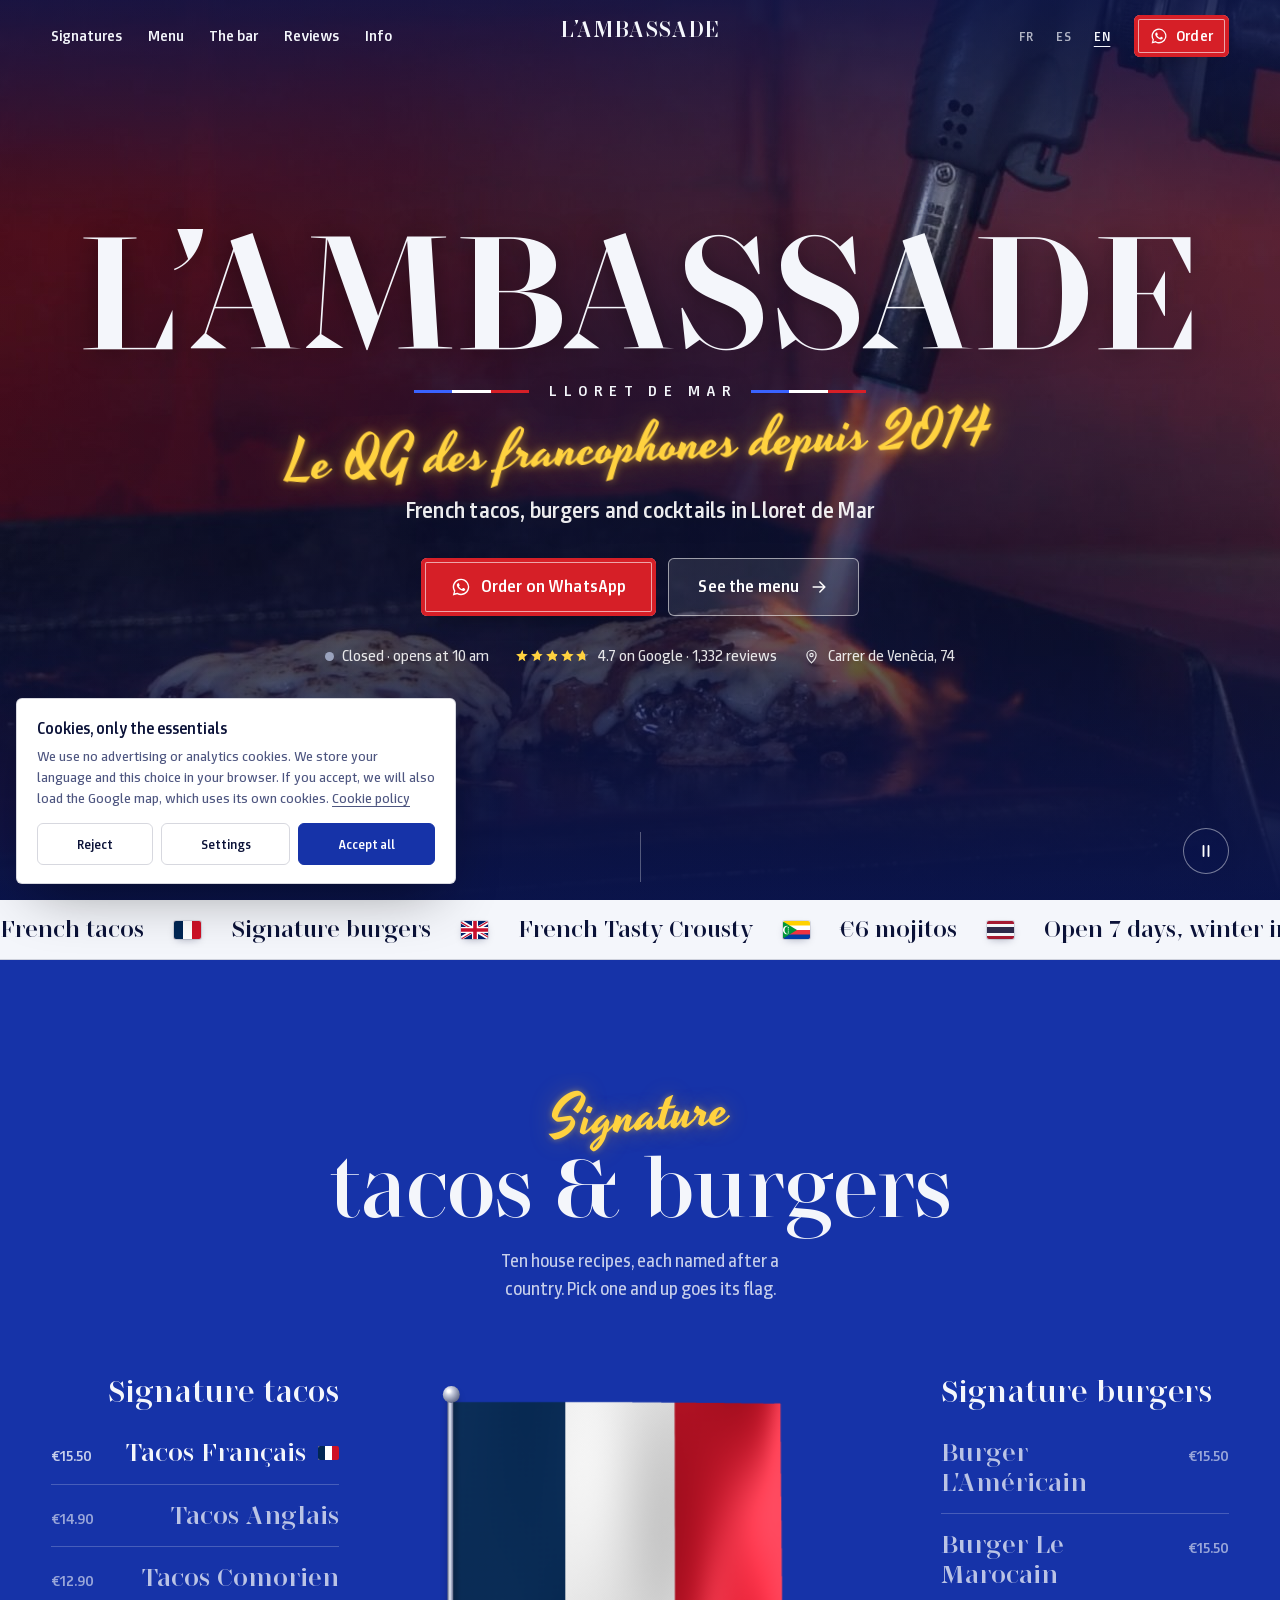
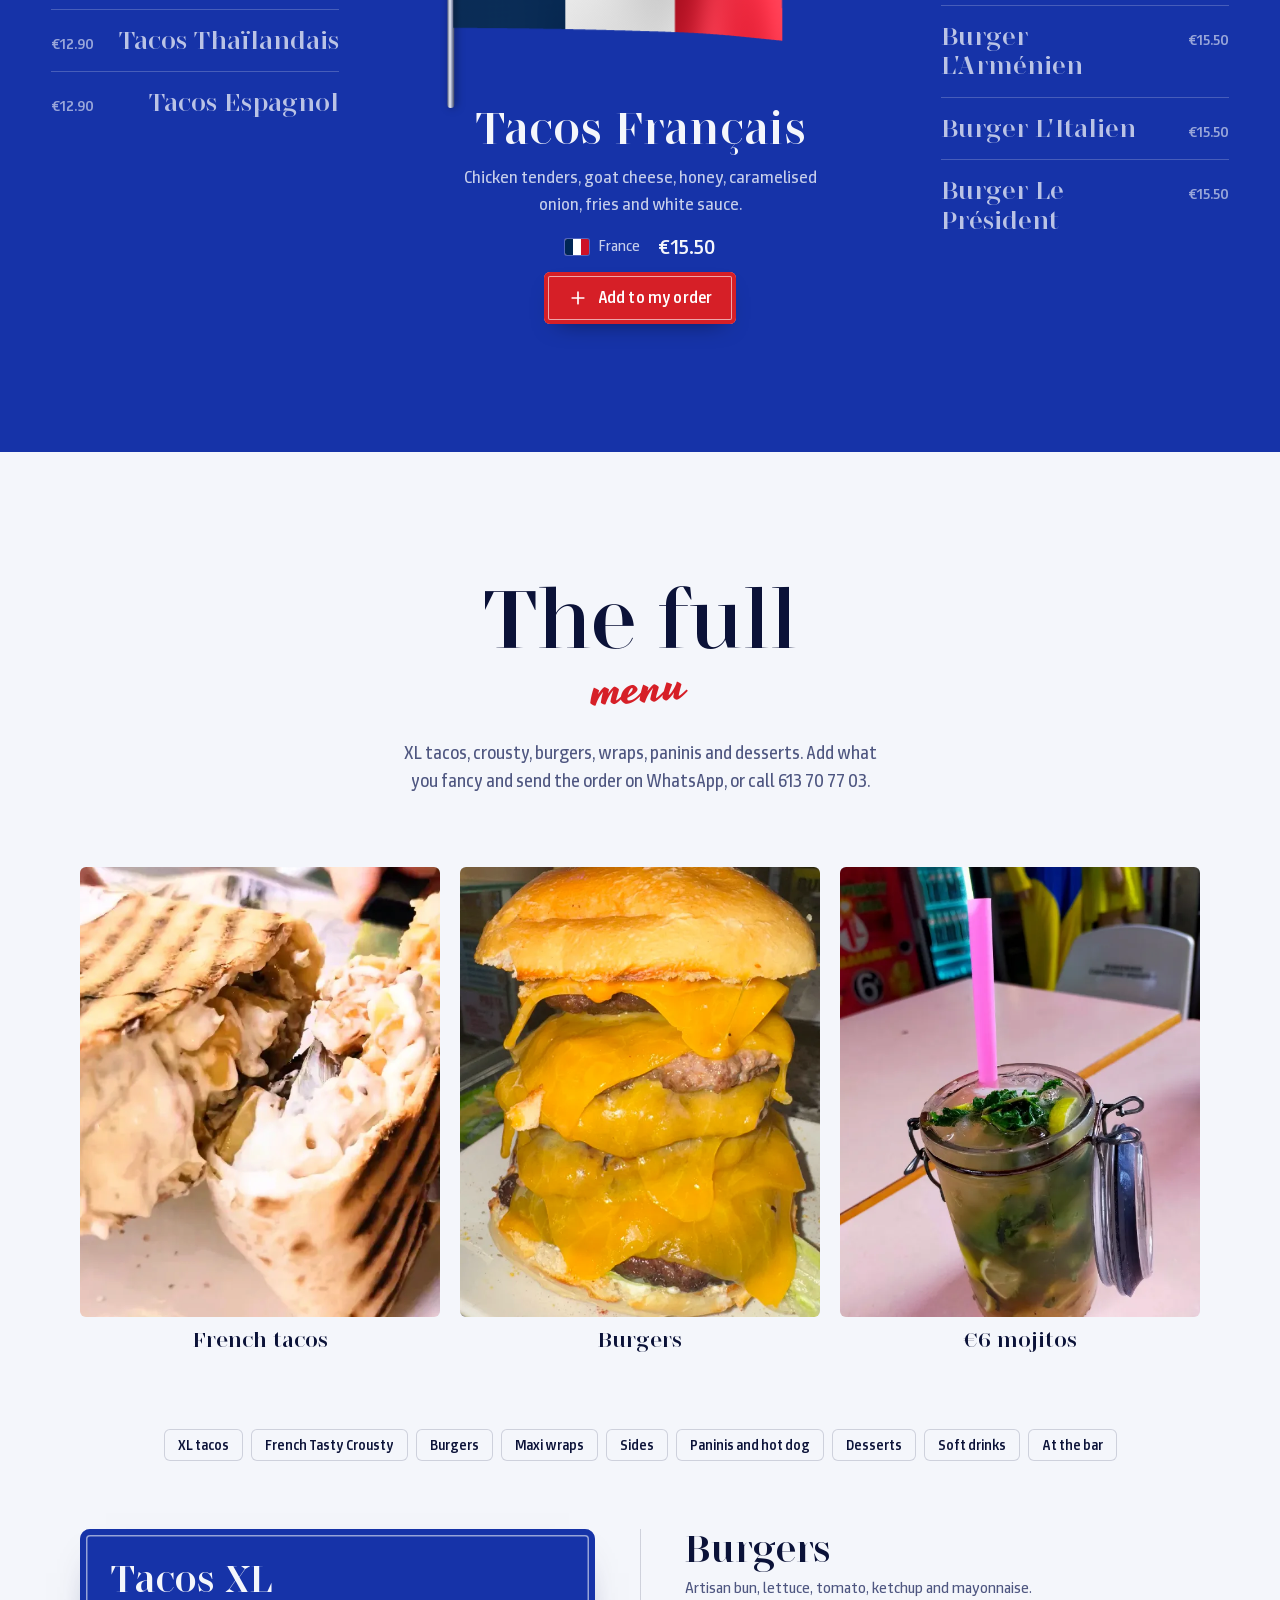
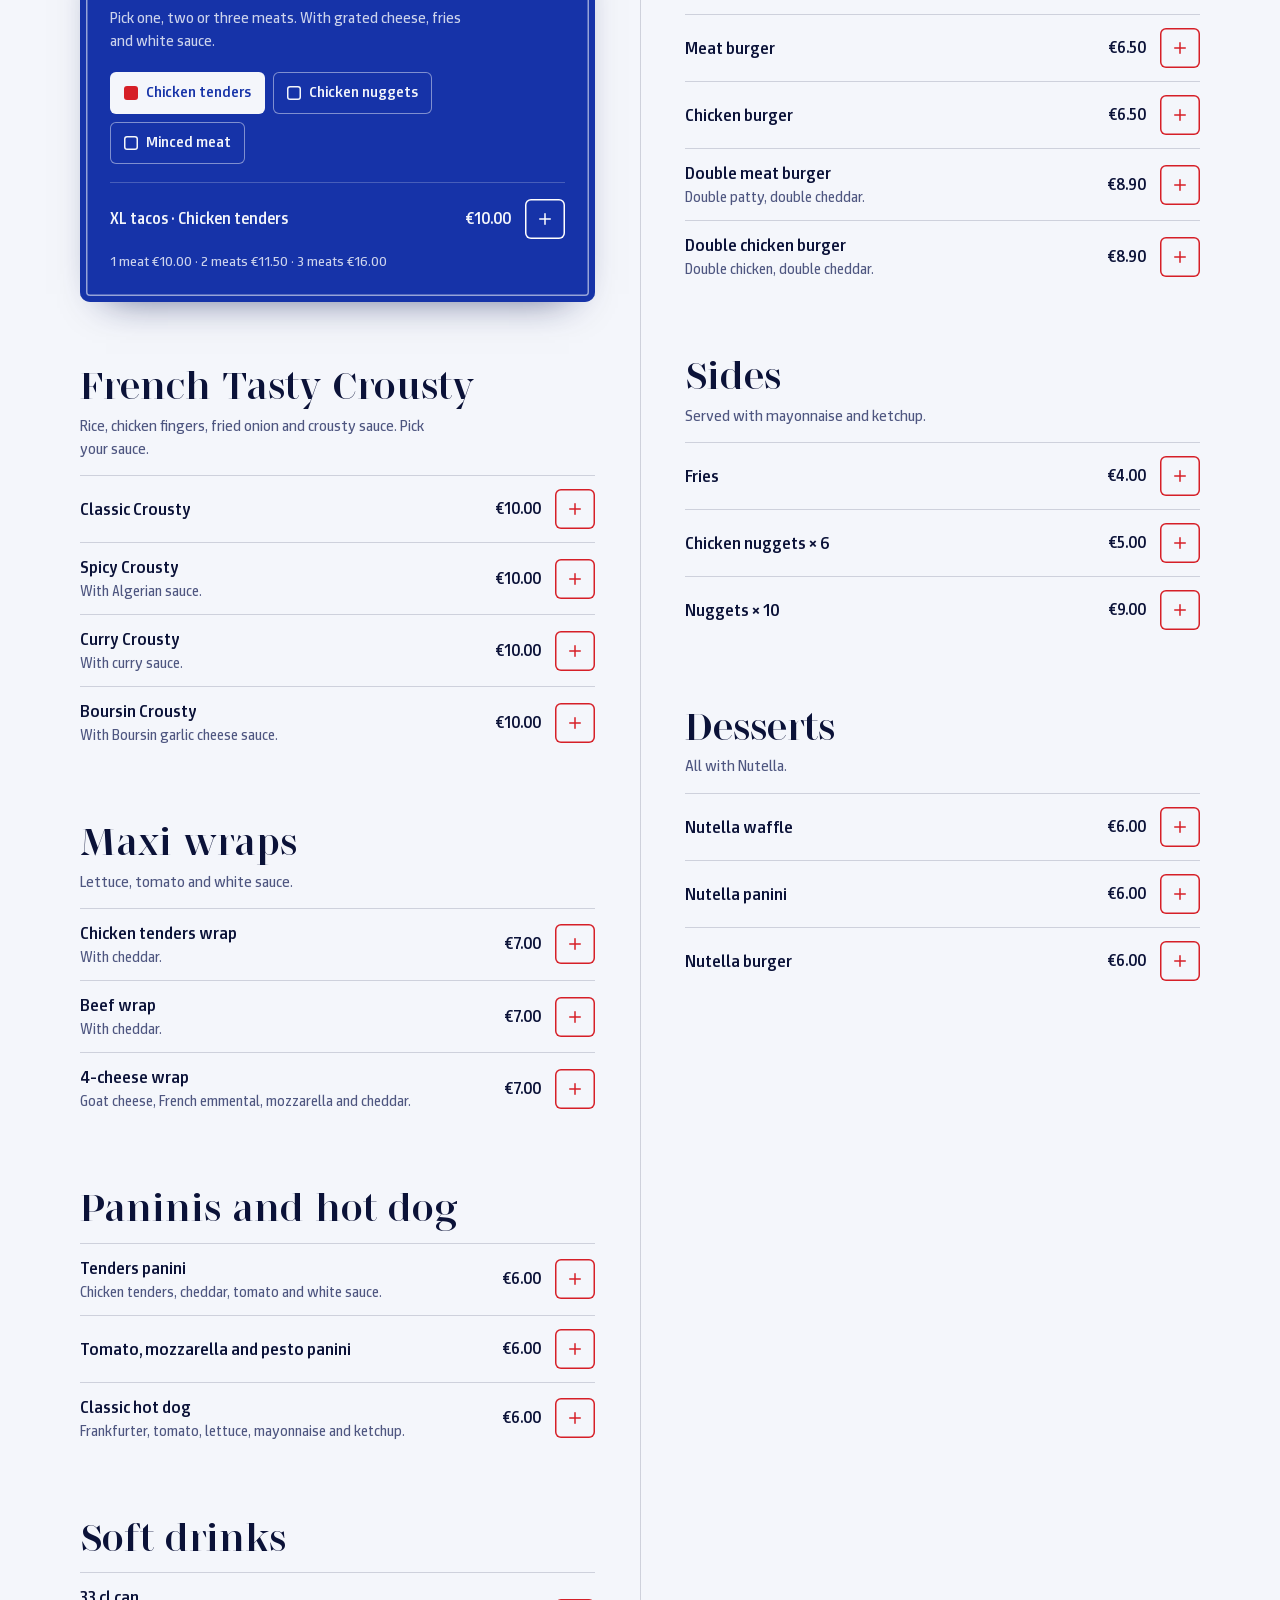
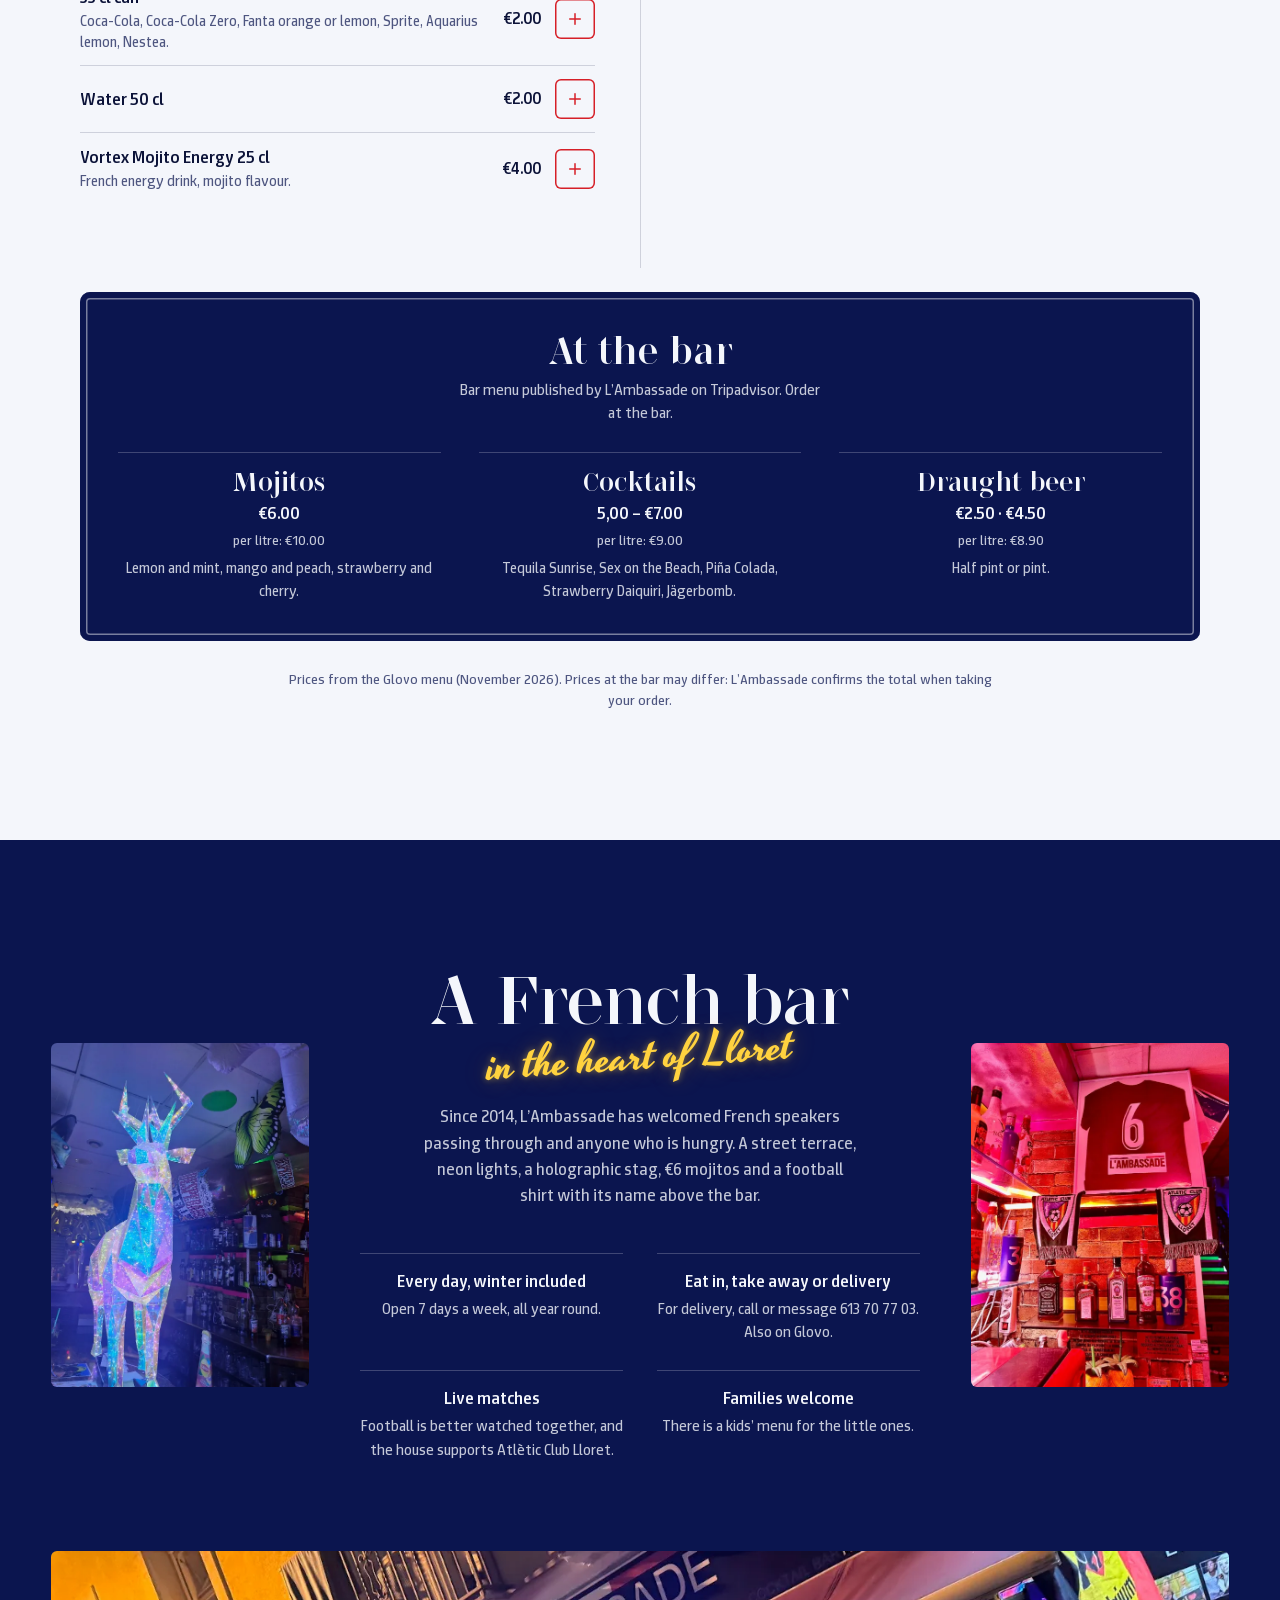
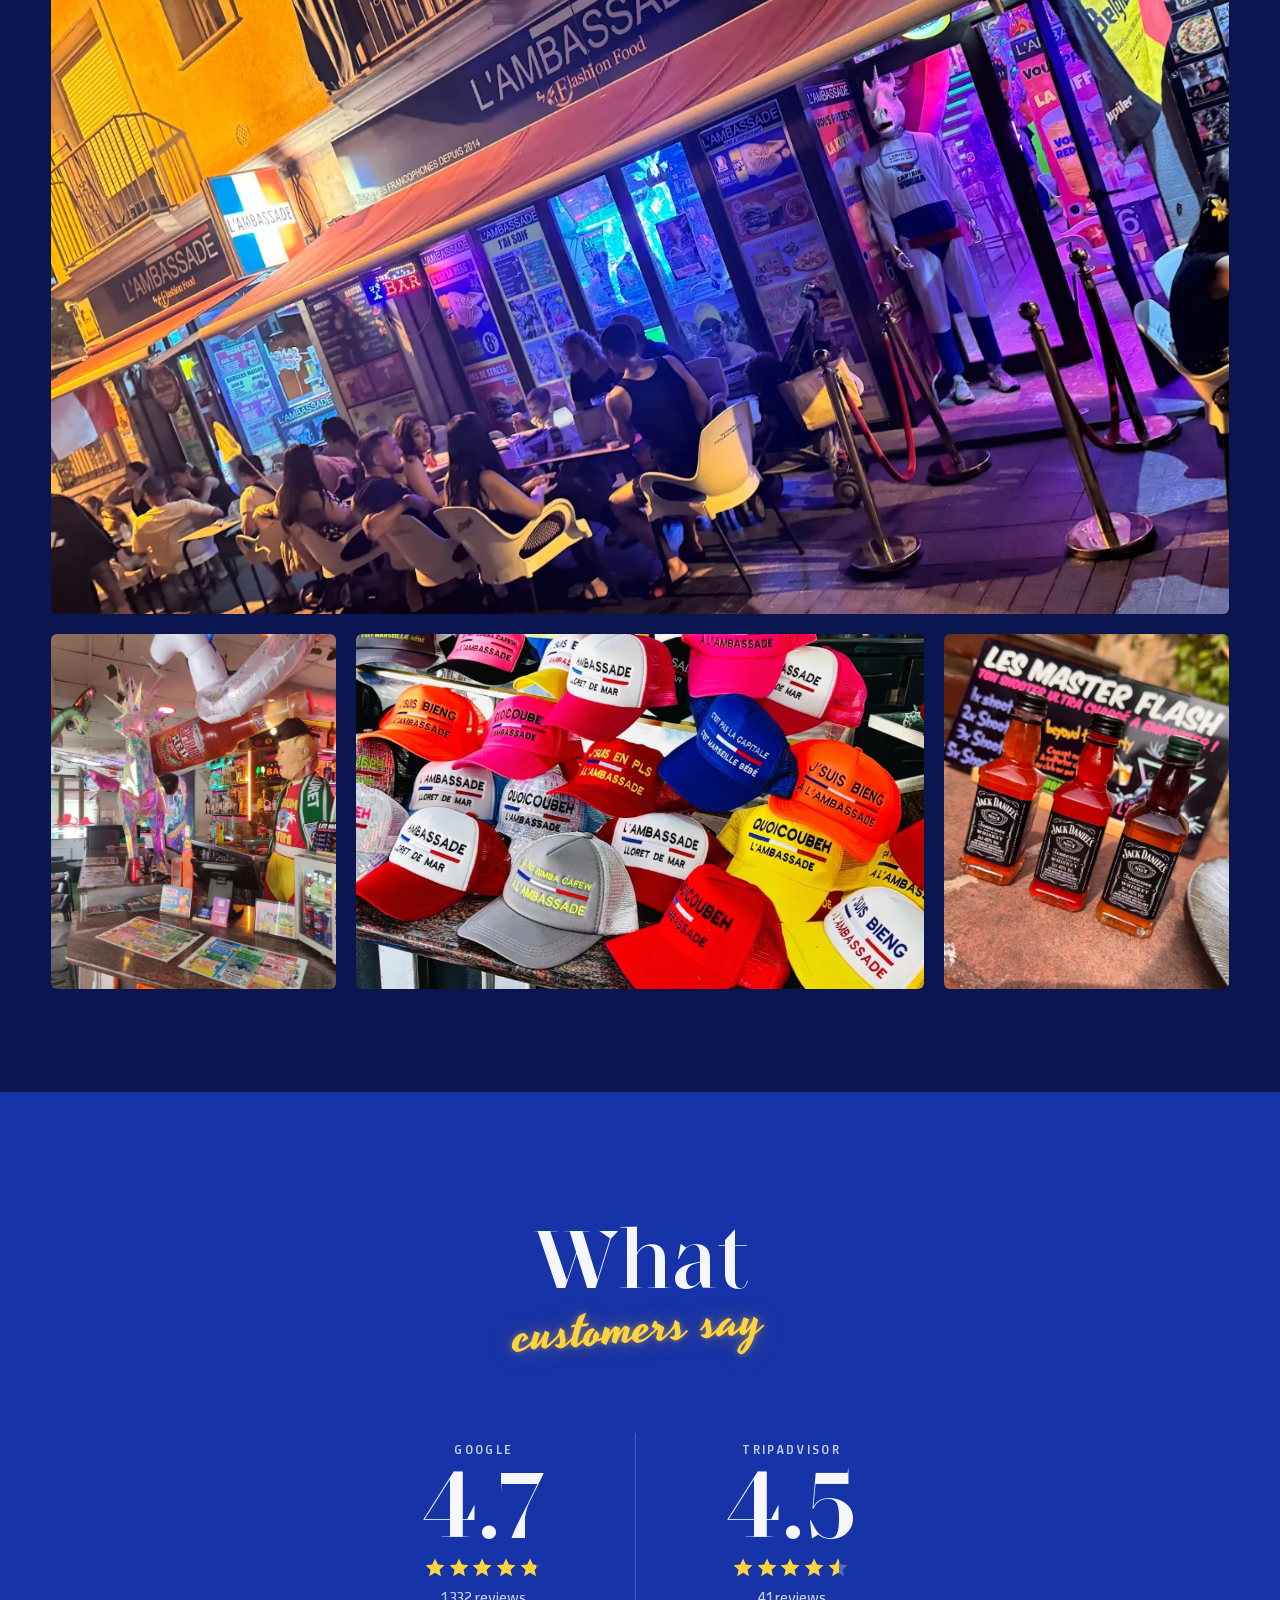
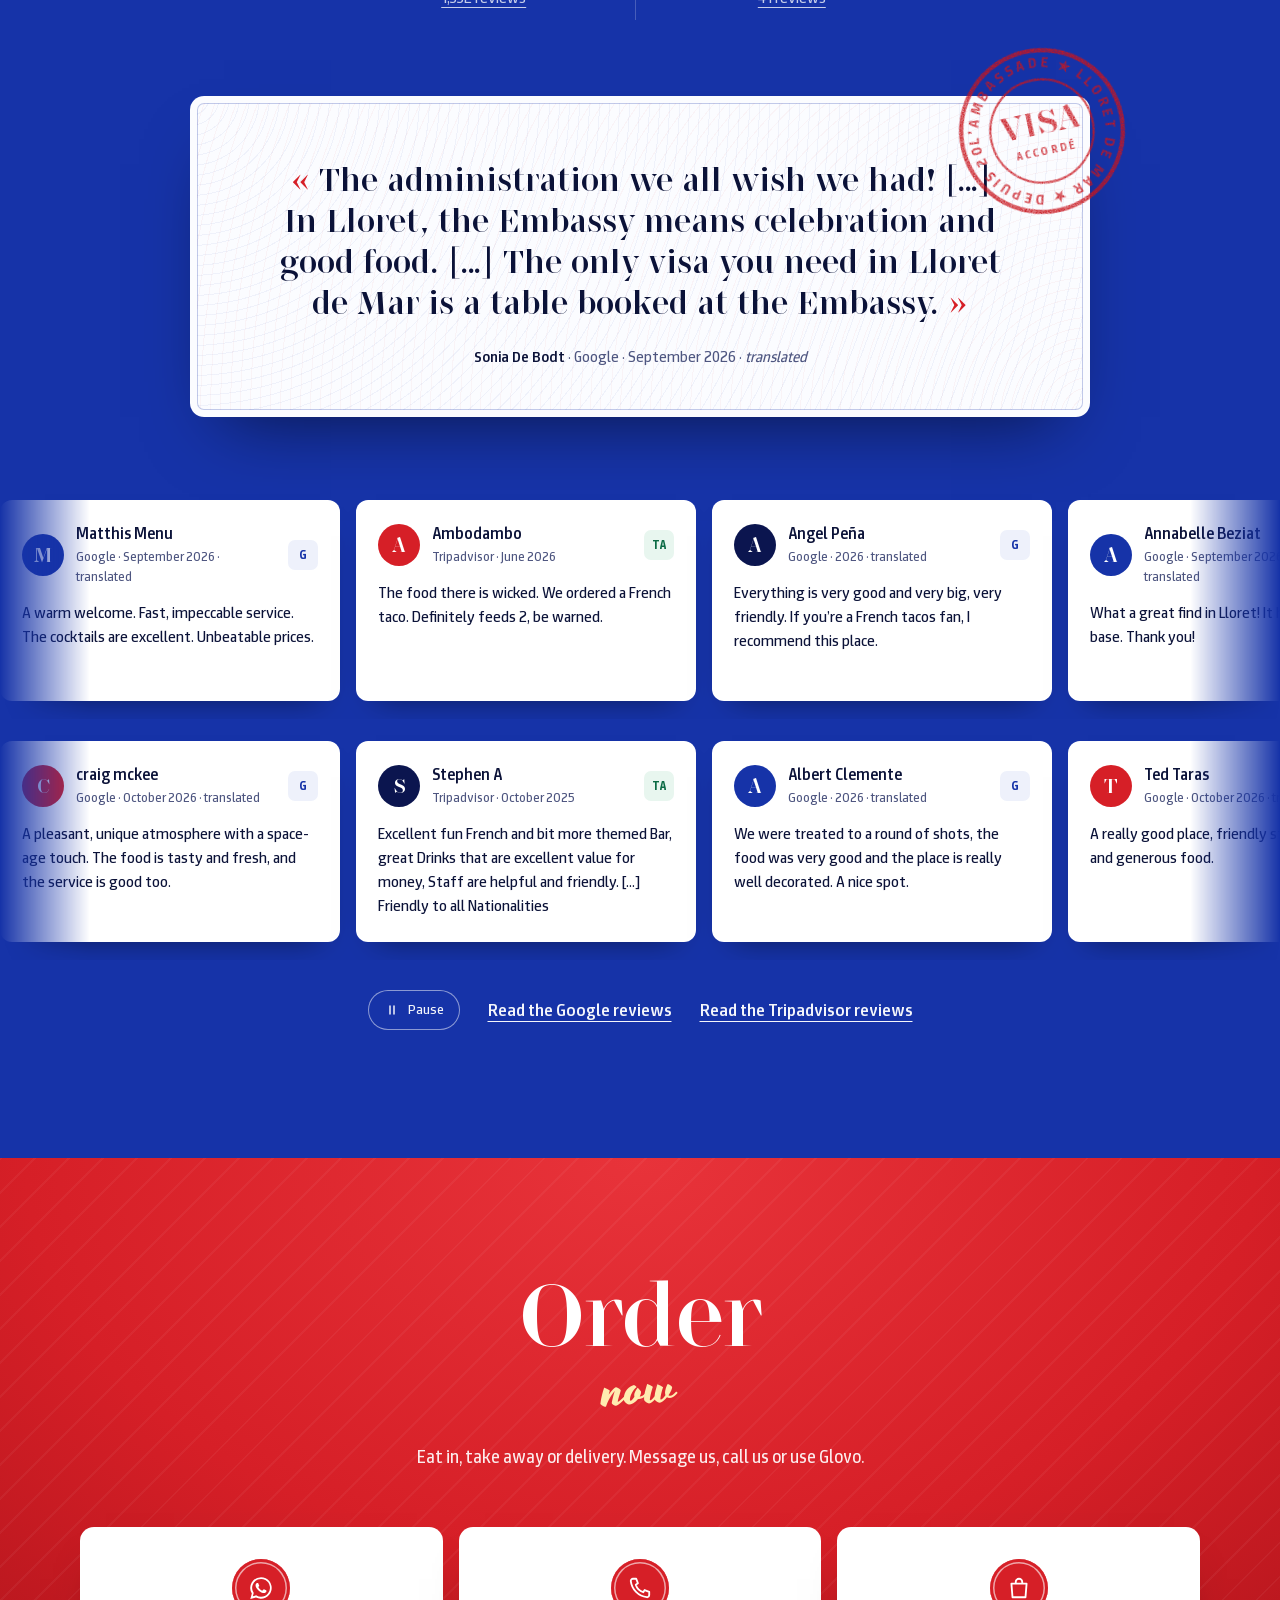
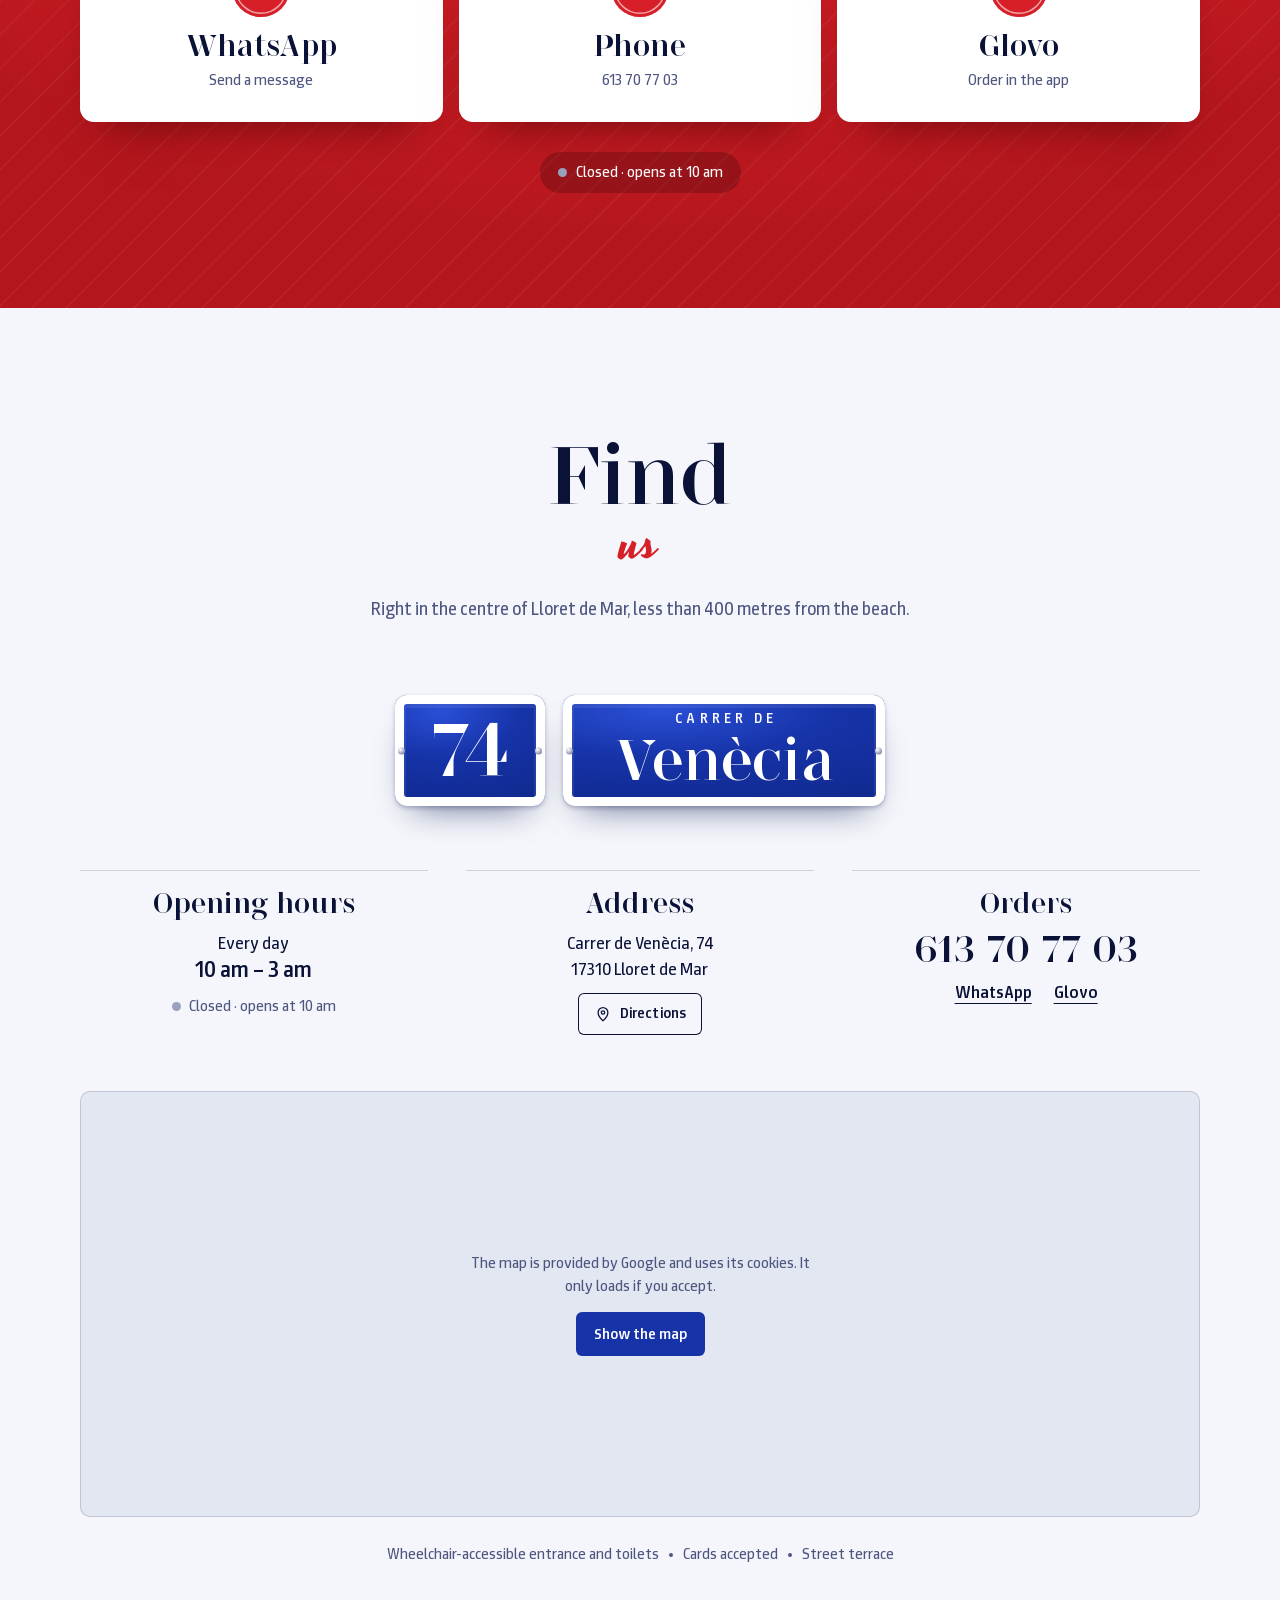
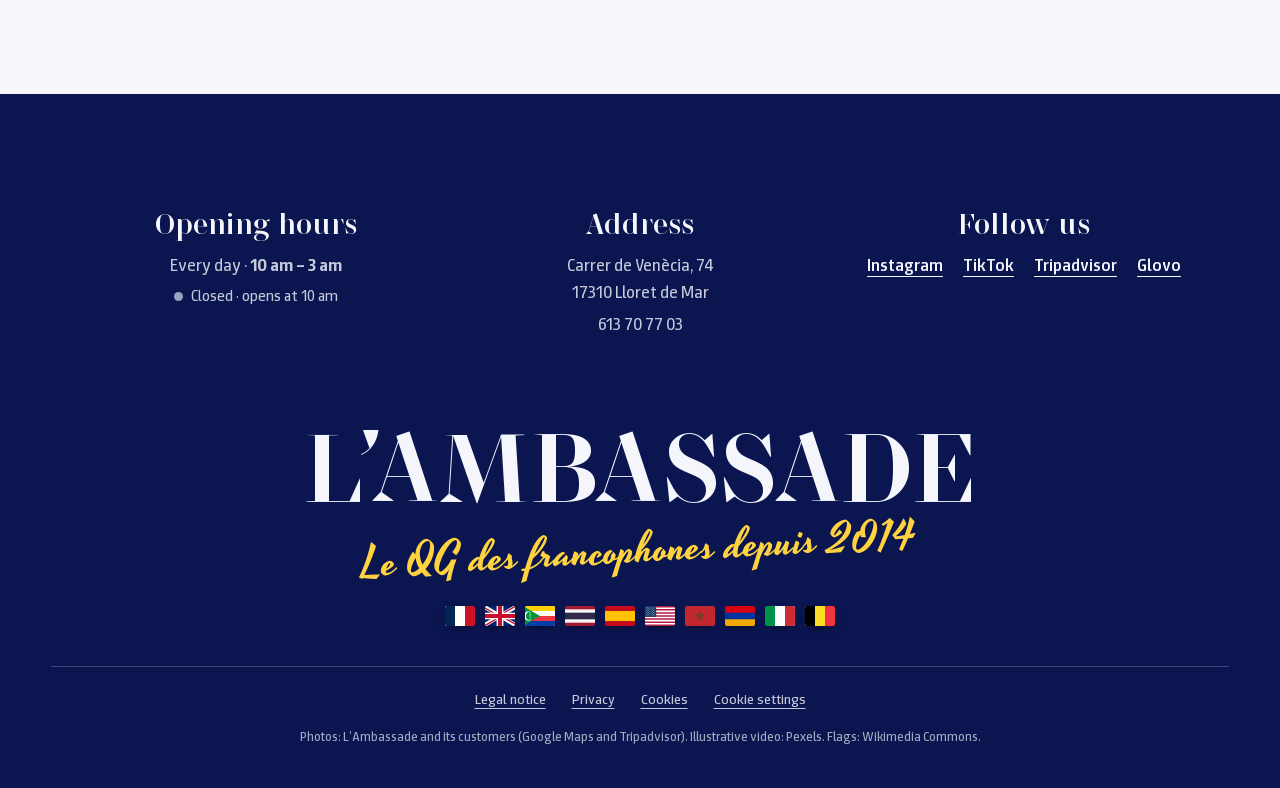
==== index.html @ 119e272c "L'Ambassade: web con vídeo, recetas de autor, carta y pedido por WhatsApp Co-Authored-By: Claude Opu" ====
<!doctype html>
<html lang="fr">
<head>
<meta charset="utf-8">
<meta name="viewport" content="width=device-width, initial-scale=1, viewport-fit=cover">
<title>L’Ambassade · Tacos français, burgers et cocktails à Lloret de Mar</title>
<meta name="description" content="L’Ambassade, le QG des francophones à Lloret de Mar depuis 2014 : tacos français, burgers, crousty et cocktails. Sur place, à emporter ou en livraison, tous les jours de 10 h à 3 h. Carrer de Venècia, 74.">
<link rel="canonical" href="https://mariovalentinopavel.github.io/lambassade-lloret/">
<link rel="alternate" hreflang="fr" href="https://mariovalentinopavel.github.io/lambassade-lloret/?lang=fr">
<link rel="alternate" hreflang="es" href="https://mariovalentinopavel.github.io/lambassade-lloret/?lang=es">
<link rel="alternate" hreflang="en" href="https://mariovalentinopavel.github.io/lambassade-lloret/?lang=en">
<link rel="alternate" hreflang="x-default" href="https://mariovalentinopavel.github.io/lambassade-lloret/">
<meta property="og:type" content="restaurant">
<meta property="og:title" content="L’Ambassade · Lloret de Mar">
<meta property="og:description" content="Tacos français, burgers et cocktails. Le QG des francophones depuis 2014, tous les jours de 10 h à 3 h.">
<meta property="og:image" content="https://mariovalentinopavel.github.io/lambassade-lloret/assets/share.jpg">
<meta property="og:url" content="https://mariovalentinopavel.github.io/lambassade-lloret/">
<meta property="og:locale" content="fr_FR">
<meta property="og:locale:alternate" content="es_ES">
<meta property="og:locale:alternate" content="en_GB">
<meta name="twitter:card" content="summary_large_image">
<meta name="theme-color" content="#0b154f">
<link rel="icon" href="favicon.svg" type="image/svg+xml">
<link rel="apple-touch-icon" href="assets/apple-touch-icon.png">
<link rel="preload" href="assets/fonts/stardom-400-normal.woff2" as="font" type="font/woff2" crossorigin>
<link rel="preload" href="assets/fonts/expose-400-normal.woff2" as="font" type="font/woff2" crossorigin>
<link rel="preload" href="assets/fonts/yesteryear-normal-400-latin.woff2" as="font" type="font/woff2" crossorigin>
<link rel="preload" as="image" href="assets/vid/hero-1600-poster.jpg" media="(min-width: 721px)">
<link rel="preload" as="image" href="assets/vid/hero-540-poster.jpg" media="(max-width: 720px)">
<link rel="stylesheet" href="css/fonts.css?v=22">
<link rel="stylesheet" href="css/style.css?v=22">
<link rel="stylesheet" href="css/legal.css?v=22">
<script type="application/ld+json">
{
  "@context": "https://schema.org",
  "@type": "Restaurant",
  "name": "L’Ambassade",
  "alternateName": ["Flashion Food", "L’Ambassade Tacos & Burger"],
  "slogan": "Le QG des francophones depuis 2014",
  "servesCuisine": ["Tacos français", "Burgers", "Cocktails"],
  "priceRange": "€",
  "telephone": "+34 613 70 77 03",
  "address": { "@type": "PostalAddress", "streetAddress": "Carrer de Venècia, 74", "postalCode": "17310", "addressLocality": "Lloret de Mar", "addressRegion": "Girona", "addressCountry": "ES" },
  "geo": { "@type": "GeoCoordinates", "latitude": 41.7010727, "longitude": 2.8539849 },
  "openingHoursSpecification": [{ "@type": "OpeningHoursSpecification", "dayOfWeek": ["Monday","Tuesday","Wednesday","Thursday","Friday","Saturday","Sunday"], "opens": "10:00", "closes": "03:00" }],
  "url": "https://mariovalentinopavel.github.io/lambassade-lloret/",
  "image": "https://mariovalentinopavel.github.io/lambassade-lloret/assets/share.jpg",
  "sameAs": ["https://www.instagram.com/lambassadelloretdemar/", "https://www.tiktok.com/@lambassadelloret", "https://www.tripadvisor.es/Restaurant_Review-g494960-d24933319-Reviews-L_ambassade-Lloret_de_Mar_Costa_Brava_Province_of_Girona_Catalonia.html"]
}
</script>
</head>
<body>
<a class="skip" href="#main" data-i18n="skip">Aller au contenu</a>

<header class="top" data-top>
  <nav class="top-nav" aria-label="Sections" data-i18n-attr="aria-label:navL">
    <a href="#signatures" data-i18n="n1">Signatures</a>
    <a href="#carte" data-i18n="n2">La carte</a>
    <a href="#bar" data-i18n="n3">Le bar</a>
    <a href="#avis" data-i18n="n5">Avis</a>
    <a href="#infos" data-i18n="n4">Infos</a>
  </nav>
  <a class="top-mark" href="#top" aria-label="L’Ambassade, accueil" data-i18n-attr="aria-label:homeL">L’Ambassade</a>
  <div class="top-end">
    <div class="langs" role="group" aria-label="Langue" data-i18n-attr="aria-label:langL">
      <button type="button" data-lang="fr" lang="fr" aria-pressed="true">FR</button>
      <button type="button" data-lang="es" lang="es" aria-pressed="false">ES</button>
      <button type="button" data-lang="en" lang="en" aria-pressed="false">EN</button>
    </div>
    <a class="btn btn-red btn-s" href="https://wa.me/34613707703" data-wa target="_blank" rel="noopener" aria-label="Commander sur WhatsApp" data-i18n-attr="aria-label:ctaWa">
      <svg class="i" viewBox="0 0 24 24" aria-hidden="true"><use href="#i-wa"/></svg><span data-i18n="order">Commander</span>
    </a>
    <button class="top-menu" type="button" aria-expanded="false" aria-controls="mnav" data-i18n-attr="aria-label:menuL" aria-label="Menu">
      <span></span><span></span>
    </button>
  </div>
</header>

<nav class="mnav" id="mnav" aria-label="Sections" data-i18n-attr="aria-label:navL" hidden>
  <a href="#signatures" data-i18n="n1">Signatures</a>
  <a href="#carte" data-i18n="n2">La carte</a>
  <a href="#bar" data-i18n="n3">Le bar</a>
  <a href="#avis" data-i18n="n5">Avis</a>
  <a href="#infos" data-i18n="n4">Infos</a>
  <div class="langs langs-m" role="group" aria-label="Langue" data-i18n-attr="aria-label:langL">
    <button type="button" data-lang="fr" lang="fr" aria-pressed="true">Français</button>
    <button type="button" data-lang="es" lang="es" aria-pressed="false">Español</button>
    <button type="button" data-lang="en" lang="en" aria-pressed="false">English</button>
  </div>
  <div class="mnav-end">
    <a class="btn btn-red" href="https://wa.me/34613707703" data-wa target="_blank" rel="noopener"><svg class="i" viewBox="0 0 24 24" aria-hidden="true"><use href="#i-wa"/></svg><span data-i18n="ctaWa">Commander sur WhatsApp</span></a>
    <a class="btn btn-line" href="tel:+34613707703"><svg class="i" viewBox="0 0 24 24" aria-hidden="true"><use href="#i-tel"/></svg>613 70 77 03</a>
  </div>
</nav>

<main id="main">

  <!-- Portada: vídeo de ambiente (imágenes de archivo de Pexels) y la marca a todo lo ancho -->
  <section class="hero" id="top" aria-labelledby="hero-h">
    <div class="hero-media" aria-hidden="true">
      <video class="hero-vid" autoplay muted loop playsinline preload="auto" poster="assets/vid/hero-1600-poster.jpg" data-poster-m="assets/vid/hero-540-poster.jpg">
        <source src="assets/vid/hero-540.mp4" type="video/mp4" media="(max-width: 720px)">
        <source src="assets/vid/hero-1600.mp4" type="video/mp4">
      </video>
    </div>
    <div class="hero-in">
      <h1 class="hero-h" id="hero-h">
        <span class="wm">L’Ambassade</span>
        <span class="logo-line" aria-hidden="true"><i class="tri"><b></b><b></b><b></b></i><span>Lloret de Mar</span><i class="tri"><b></b><b></b><b></b></i></span>
        <span class="motto" lang="fr">Le QG des francophones <span class="nw">depuis 2014</span></span>
        <span class="hero-sub" data-i18n="h1">Tacos français, burgers et cocktails à Lloret de Mar</span>
      </h1>
      <div class="hero-cta">
        <a class="btn btn-red btn-l" href="https://wa.me/34613707703" data-wa target="_blank" rel="noopener"><svg class="i" viewBox="0 0 24 24" aria-hidden="true"><use href="#i-wa"/></svg><span data-i18n="ctaWa">Commander sur WhatsApp</span></a>
        <a class="btn btn-glass btn-l" href="#carte"><span data-i18n="ctaMenu">Voir la carte</span><svg class="i" viewBox="0 0 24 24" aria-hidden="true"><use href="#i-arrow"/></svg></a>
      </div>
      <ul class="hero-facts">
        <li><span class="dot" data-dot></span><span data-status>Tous les jours, 10 h – 3 h</span></li>
        <li><span class="stars-s" aria-hidden="true"></span><span data-i18n="hRate">4,7 sur Google · 1 332 avis</span></li>
        <li><svg class="i" viewBox="0 0 24 24" aria-hidden="true"><use href="#i-pin"/></svg>Carrer de Venècia, 74</li>
      </ul>
    </div>
    <button class="vid-ctl" type="button" data-vid aria-label="Mettre la vidéo en pause" data-i18n-attr="aria-label:vidPause"><svg class="i ic-pause" viewBox="0 0 24 24" aria-hidden="true"><use href="#i-pause"/></svg><svg class="i ic-play" viewBox="0 0 24 24" aria-hidden="true"><use href="#i-play"/></svg></button>
    <p class="vid-note" data-i18n="vidNote">Images d’illustration</p>
    <a class="scroll-cue" href="#signatures" aria-label="Découvrir les signatures" data-i18n-attr="aria-label:cueL"><span></span></a>
  </section>

  <!-- Cinta con los platos y las banderas de las recetas -->
  <div class="ticker" aria-hidden="true"><div class="ticker-track" data-ticker></div></div>

  <!-- Tacos y burgers de autor: cada receta es una nación y su bandera sube al mástil central -->
  <section class="sig" id="signatures" aria-labelledby="sig-h">
    <header class="sec-h">
      <h2 id="sig-h" data-i18n="sigH">Tacos &amp; burgers <em class="sc">signature</em></h2>
      <p data-i18n="sigP">Dix recettes maison, chacune au nom d’un pays. Choisissez-en une et son drapeau se lève.</p>
    </header>
    <div class="sig-grid">
      <div class="sig-col sig-l">
        <h3 class="sig-ct" data-i18n="sigT">Tacos signature</h3>
        <ul class="sig-list" data-list="tacos"></ul>
      </div>
      <div class="sig-c">
        <div class="sig-mast">
          <span class="pole"></span>
          <canvas class="flag" id="sig-flag" role="img" aria-label="Drapeau de la France"></canvas>
        </div>
        <div class="sig-card" aria-live="polite">
          <h3 class="sig-name" data-sig-name>Tacos Français</h3>
          <p class="sig-desc" data-sig-desc>Tenders de poulet, chèvre, miel, oignons caramélisés, frites et sauce blanche.</p>
          <div class="sig-buy">
            <p class="sig-meta"><img class="sig-mini" data-sig-mini src="assets/flags/fr.svg" alt="" width="24" height="16"><span data-sig-country>France</span><span class="sig-price" data-sig-price>15,50 €</span></p>
            <button class="btn btn-red" type="button" data-sig-add aria-label="Ajouter à ma commande" data-i18n-attr="aria-label:add"><svg class="i" viewBox="0 0 24 24" aria-hidden="true"><use href="#i-plus"/></svg><span data-i18n="add">Ajouter à ma commande</span></button>
          </div>
        </div>
      </div>
      <div class="sig-col sig-r">
        <h3 class="sig-ct" data-i18n="sigB">Burgers signature</h3>
        <ul class="sig-list" data-list="burgers"></ul>
      </div>
    </div>
  </section>

  <!-- La carta completa -->
  <section class="carte" id="carte" aria-labelledby="carte-h">
    <header class="sec-h">
      <h2 id="carte-h" data-i18n="carteH">La carte <em class="sc">complète</em></h2>
      <p data-i18n="carteP">Tacos XL, crousty, burgers, wraps, paninis et desserts. Ajoutez ce qui vous fait envie et envoyez la commande par WhatsApp, ou appelez le <span class="nw">613 70 77 03</span>.</p>
    </header>
    <div class="carte-photos">
      <figure><img src="assets/img/tacos-640.webp" srcset="assets/img/tacos-640.webp 640w, assets/img/tacos-1000.webp 1000w" sizes="(min-width: 900px) 30vw, 90vw" alt="Un tacos français grillé, coupé en deux : frites, poulet et sauce fromagère." data-i18n-attr="alt:a_tacos" width="640" height="800" loading="lazy"><figcaption data-i18n="capT">Tacos français</figcaption></figure>
      <figure><img src="assets/img/burger-640.webp" srcset="assets/img/burger-640.webp 640w, assets/img/burger-1000.webp 1000w" sizes="(min-width: 900px) 30vw, 90vw" alt="Un burger à trois étages de viande et cheddar fondu, pain doré." data-i18n-attr="alt:a_burger" width="640" height="800" loading="lazy"><figcaption data-i18n="capB">Burgers</figcaption></figure>
      <figure><img src="assets/img/mojito-640.webp" srcset="assets/img/mojito-640.webp 640w, assets/img/mojito-1000.webp 1000w" sizes="(min-width: 900px) 30vw, 90vw" alt="Un mojito servi dans un bocal en verre avec une paille rose." data-i18n-attr="alt:a_mojito" width="640" height="800" loading="lazy"><figcaption data-i18n="capM">Mojitos à 6 €</figcaption></figure>
    </div>
    <nav class="carte-nav" aria-label="Catégories" data-i18n-attr="aria-label:catL"></nav>
    <div class="carte-cols">
      <div class="carte-col" data-col="l">
        <article class="cat cat-xl" id="cat-xl" aria-labelledby="xl-h">
          <h3 id="xl-h">Tacos XL</h3>
          <p class="cat-n" data-i18n="xlP">Choisissez une, deux ou trois viandes. Avec fromage râpé, frites et sauce blanche.</p>
          <div class="xl-meats" role="group" aria-label="Viandes" data-i18n-attr="aria-label:meatsL"></div>
          <div class="xl-foot">
            <p class="xl-sum" data-xl-sum aria-live="polite"></p>
            <span class="it-p" data-xl-price></span>
            <button class="it-add" type="button" data-xl-add><svg viewBox="0 0 24 24" aria-hidden="true"><use href="#i-plus"/></svg></button>
          </div>
          <p class="xl-scale" data-xl-scale></p>
        </article>
      </div>
      <div class="carte-col" data-col="r"></div>
    </div>
    <article class="cat cat-bar" id="cat-bar" aria-labelledby="bar-h">
      <h3 id="bar-h" data-i18n="barH">Au bar</h3>
      <p class="cat-n" data-i18n="barP">Carte du bar publiée par L’Ambassade sur Tripadvisor. À commander sur place.</p>
      <ul class="bar-list" data-bar></ul>
    </article>
    <p class="carte-note" data-i18n="carteNote">Prix de la carte Glovo (novembre 2026). Sur place, les prix peuvent varier : L’Ambassade vous confirme le total en prenant la commande.</p>
  </section>

  <!-- El local -->
  <section class="qg" id="bar" aria-labelledby="qg-h">
    <div class="qg-grid">
      <figure class="qg-ph qg-l"><img data-par="40" src="assets/img/cerf-640.webp" srcset="assets/img/cerf-640.webp 640w, assets/img/cerf-1000.webp 1000w" sizes="(min-width: 900px) 26vw, 46vw" alt="Le cerf holographique lumineux devant le bar, sous les néons." data-i18n-attr="alt:a_cerf" width="640" height="853" loading="lazy"></figure>
      <div class="qg-c">
        <h2 id="qg-h" data-i18n="qgH">Un bar français <em class="sc">en plein Lloret</em></h2>
        <p class="qg-p" data-i18n="qgP">Depuis 2014, L’Ambassade accueille les francophones de passage et tous ceux qui ont faim. Terrasse dans la rue, néons, cerf holographique, mojitos à 6 € et un maillot de foot à son nom au-dessus du bar.</p>
        <ul class="qg-facts">
          <li><h3 data-i18n="f1">Tous les jours, même l’hiver</h3><p data-i18n="f1p">Ouvert 7 jours sur 7, toute l’année.</p></li>
          <li><h3 data-i18n="f2">Sur place, à emporter, livré</h3><p data-i18n="f2p">Pour la livraison, appelez ou écrivez au <span class="nw">613 70 77 03</span>. Aussi sur Glovo.</p></li>
          <li><h3 data-i18n="f3">Matchs en direct</h3><p data-i18n="f3p">On regarde le foot ensemble, et la maison soutient l’Atlètic Club Lloret.</p></li>
          <li><h3 data-i18n="f4">En famille aussi</h3><p data-i18n="f4p">Il y a un menu enfant pour les plus petits.</p></li>
        </ul>
      </div>
      <figure class="qg-ph qg-r"><img data-par="40" src="assets/img/maillot-640.webp" srcset="assets/img/maillot-640.webp 640w, assets/img/maillot-1000.webp 1000w" sizes="(min-width: 900px) 26vw, 46vw" alt="Le maillot numéro 6 de L’Ambassade encadré au-dessus du bar, entre deux écharpes de l’Atlètic Club Lloret." data-i18n-attr="alt:a_maillot" width="640" height="853" loading="lazy"></figure>
    </div>
    <figure class="qg-wide">
      <img data-par="60" src="assets/img/facade-nuit-2-960.webp" srcset="assets/img/facade-nuit-2-960.webp 960w, assets/img/facade-nuit-2-1600.webp 1600w" sizes="100vw" alt="La terrasse de L’Ambassade un soir d’été : clients attablés, enseigne, drapeaux français et belge." data-i18n-attr="alt:a_facade" width="1600" height="900" loading="lazy">
    </figure>
    <div class="qg-trio">
      <figure><img src="assets/img/bar-640.webp" srcset="assets/img/bar-640.webp 640w, assets/img/bar-1000.webp 1000w" sizes="(min-width: 900px) 24vw, 46vw" alt="Le comptoir sous les gonflables et les néons." data-i18n-attr="alt:a_bar" width="640" height="855" loading="lazy"></figure>
      <figure class="qg-mid"><img src="assets/img/casquettes-960.webp" srcset="assets/img/casquettes-960.webp 960w, assets/img/casquettes-1600.webp 1600w" sizes="(min-width: 900px) 46vw, 100vw" alt="Une pile de casquettes de toutes les couleurs brodées « L’Ambassade Lloret de Mar »." data-i18n-attr="alt:a_caps" width="1600" height="900" loading="lazy"></figure>
      <figure><img src="assets/img/master-flash-640.webp" srcset="assets/img/master-flash-640.webp 640w, assets/img/master-flash-1000.webp 1000w" sizes="(min-width: 900px) 24vw, 46vw" alt="Trois mignonnettes de whisky devant l’ardoise « Les Master Flash »." data-i18n-attr="alt:a_shots" width="640" height="800" loading="lazy"></figure>
    </div>
  </section>

  <!-- Opiniones: notas, una reseña destacada «sellada» como un visado y dos filas que se deslizan -->
  <section class="avis" id="avis" aria-labelledby="avis-h">
    <header class="sec-h">
      <h2 id="avis-h" data-i18n="avisH">Ce qu’en disent <em class="sc">les clients</em></h2>
    </header>
    <div class="scores">
      <a class="score" href="https://maps.google.com/?cid=8146224621616299394" target="_blank" rel="noopener" aria-label="4,7 sur 5 sur Google, 1 332 avis" data-i18n-attr="aria-label:gAria">
        <span class="score-src">Google</span>
        <span class="score-n" data-n="4.7">4,7</span>
        <span class="stars" style="--v: 4.7" aria-hidden="true"></span>
        <span class="score-c" data-i18n="gCount">1 332 avis</span>
      </a>
      <span class="scores-sep" aria-hidden="true"></span>
      <a class="score" href="https://www.tripadvisor.es/Restaurant_Review-g494960-d24933319-Reviews-L_ambassade-Lloret_de_Mar_Costa_Brava_Province_of_Girona_Catalonia.html" target="_blank" rel="noopener" aria-label="4,5 sur 5 sur Tripadvisor, 41 avis" data-i18n-attr="aria-label:tAria">
        <span class="score-src">Tripadvisor</span>
        <span class="score-n" data-n="4.5">4,5</span>
        <span class="stars" style="--v: 4.5" aria-hidden="true"></span>
        <span class="score-c" data-i18n="tCount">41 avis</span>
      </a>
    </div>
    <figure class="feat">
      <svg class="stamp" viewBox="0 0 200 200" aria-hidden="true">
        <defs>
          <path id="st-c" d="M100 100 m-74 0 a74 74 0 1 1 148 0 a74 74 0 1 1 -148 0"/>
          <filter id="st-ink"><feTurbulence type="fractalNoise" baseFrequency=".9" numOctaves="2" seed="4"/><feColorMatrix values="0 0 0 0 0  0 0 0 0 0  0 0 0 0 0  0 0 0 -1.1 1.3"/><feComposite in="SourceGraphic" operator="in"/></filter>
        </defs>
        <g filter="url(#st-ink)" fill="none" stroke="currentColor">
          <circle cx="100" cy="100" r="94" stroke-width="5"/>
          <circle cx="100" cy="100" r="60" stroke-width="2.5"/>
          <text font-family="Expose, sans-serif" font-weight="700" font-size="16.5" letter-spacing="3.2" fill="currentColor" stroke="none"><textPath href="#st-c">L’AMBASSADE ★ LLORET DE MAR ★ DEPUIS 2014 ★</textPath></text>
          <text x="100" y="104" text-anchor="middle" font-family="Stardom, serif" font-size="40" fill="currentColor" stroke="none">VISA</text>
          <text x="100" y="128" text-anchor="middle" font-family="Expose, sans-serif" font-weight="700" font-size="13" letter-spacing="2.5" fill="currentColor" stroke="none">ACCORDÉ</text>
        </g>
      </svg>
      <blockquote><p data-feat-q></p></blockquote>
      <figcaption data-feat-c></figcaption>
    </figure>
    <div class="rv-rows" data-reviews></div>
    <div class="avis-foot">
      <button class="rv-ctl" type="button" data-rv aria-pressed="false"><svg class="i ic-pause" viewBox="0 0 24 24" aria-hidden="true"><use href="#i-pause"/></svg><svg class="i ic-play" viewBox="0 0 24 24" aria-hidden="true"><use href="#i-play"/></svg><span data-i18n="rvPause">Mettre en pause</span></button>
      <a href="https://maps.google.com/?cid=8146224621616299394" target="_blank" rel="noopener" data-i18n="avisG">Lire les avis Google</a>
      <a href="https://www.tripadvisor.es/Restaurant_Review-g494960-d24933319-Reviews-L_ambassade-Lloret_de_Mar_Costa_Brava_Province_of_Girona_Catalonia.html" target="_blank" rel="noopener" data-i18n="avisT">Lire les avis Tripadvisor</a>
    </div>
  </section>

  <!-- Pedir: las tres vías reales -->
  <section class="cta" id="commander" aria-labelledby="cta-h">
    <div class="cta-in">
      <h2 id="cta-h" data-i18n="ctaH">Commandez <em class="sc">maintenant</em></h2>
      <p class="cta-p" data-i18n="ctaP">Sur place, à emporter ou en livraison. Écrivez, appelez ou passez par Glovo.</p>
      <div class="cta-acts">
        <a class="cta-card" href="https://wa.me/34613707703" data-wa target="_blank" rel="noopener">
          <span class="cta-ic"><svg viewBox="0 0 24 24" aria-hidden="true"><use href="#i-wa"/></svg></span>
          <span class="cta-t">WhatsApp</span>
          <span class="cta-s" data-i18n="ctaWaS">Envoyer un message</span>
        </a>
        <a class="cta-card" href="tel:+34613707703">
          <span class="cta-ic"><svg viewBox="0 0 24 24" aria-hidden="true"><use href="#i-tel"/></svg></span>
          <span class="cta-t" data-i18n="ctaTelT">Téléphone</span>
          <span class="cta-s">613 70 77 03</span>
        </a>
        <a class="cta-card" href="https://glovoapp.com/es/es/lloret-de-mar/stores/lambassade-tacos-burger-lloret-de-mar" target="_blank" rel="noopener">
          <span class="cta-ic"><svg viewBox="0 0 24 24" aria-hidden="true"><use href="#i-bag"/></svg></span>
          <span class="cta-t">Glovo</span>
          <span class="cta-s" data-i18n="ctaGlS">Commander dans l’appli</span>
        </a>
      </div>
      <p class="cta-status"><span class="dot" data-dot></span><span data-status></span></p>
    </div>
  </section>

  <!-- Información práctica -->
  <section class="infos" id="infos" aria-labelledby="infos-h">
    <header class="sec-h">
      <h2 id="infos-h" data-i18n="infosH">Venir à <em class="sc">L’Ambassade</em></h2>
      <p data-i18n="infosP">En plein centre de Lloret de Mar, à moins de 400 mètres de la plage.</p>
    </header>
    <div class="plaques" aria-hidden="true">
      <span class="plaque plaque-n">74<i class="shine"></i></span>
      <span class="plaque plaque-rue"><small>Carrer de</small>Venècia<i class="shine"></i></span>
    </div>
    <div class="infos-grid">
      <div class="info">
        <h3 data-i18n="hH">Horaires</h3>
        <p><span data-i18n="hD">Tous les jours</span><br><b class="hours" data-hours>10 h – 3 h</b></p>
        <p class="status"><span class="dot" data-dot></span><span data-status></span></p>
      </div>
      <div class="info info-c">
        <h3 data-i18n="aH">Adresse</h3>
        <p>Carrer de Venècia, 74<br>17310 Lloret de Mar</p>
        <a class="btn btn-line btn-s" href="https://www.google.com/maps/dir/?api=1&amp;destination=41.7010727,2.8539849" target="_blank" rel="noopener"><svg class="i" viewBox="0 0 24 24" aria-hidden="true"><use href="#i-pin"/></svg><span data-i18n="dir">Itinéraire</span></a>
      </div>
      <div class="info">
        <h3 data-i18n="cH">Commander</h3>
        <p><a class="big-tel" href="tel:+34613707703">613 70 77 03</a></p>
        <p class="info-links"><a href="https://wa.me/34613707703" data-wa target="_blank" rel="noopener">WhatsApp</a><a href="https://glovoapp.com/es/es/lloret-de-mar/stores/lambassade-tacos-burger-lloret-de-mar" target="_blank" rel="noopener">Glovo</a></p>
      </div>
    </div>
    <div class="map-box">
      <div class="cc-map" data-src="https://www.google.com/maps?q=41.7010727,2.8539849&amp;z=17&amp;output=embed" data-title="Plan : L’Ambassade, Carrer de Venècia 74, Lloret de Mar"></div>
    </div>
    <ul class="infos-more">
      <li data-i18n="m1">Entrée et toilettes accessibles en fauteuil roulant</li>
      <li data-i18n="m2">Cartes bancaires acceptées</li>
      <li data-i18n="m3">Terrasse dans la rue</li>
    </ul>
  </section>
</main>

<footer class="foot">
  <div class="foot-cols">
    <div class="foot-col">
      <h2 data-i18n="hH">Horaires</h2>
      <p><span data-i18n="hD">Tous les jours</span> · <b data-hours>10 h – 3 h</b></p>
      <p class="foot-st"><span class="dot" data-dot></span><span data-status></span></p>
    </div>
    <div class="foot-col">
      <h2 data-i18n="aH">Adresse</h2>
      <p>Carrer de Venècia, 74<br>17310 Lloret de Mar</p>
      <p><a href="tel:+34613707703">613 70 77 03</a></p>
    </div>
    <div class="foot-col">
      <h2 data-i18n="fSoc">Suivez-nous</h2>
      <ul class="foot-social">
        <li><a href="https://www.instagram.com/lambassadelloretdemar/" target="_blank" rel="noopener">Instagram</a></li>
        <li><a href="https://www.tiktok.com/@lambassadelloret" target="_blank" rel="noopener">TikTok</a></li>
        <li><a href="https://www.tripadvisor.es/Restaurant_Review-g494960-d24933319-Reviews-L_ambassade-Lloret_de_Mar_Costa_Brava_Province_of_Girona_Catalonia.html" target="_blank" rel="noopener">Tripadvisor</a></li>
        <li><a href="https://glovoapp.com/es/es/lloret-de-mar/stores/lambassade-tacos-burger-lloret-de-mar" target="_blank" rel="noopener">Glovo</a></li>
      </ul>
    </div>
  </div>
  <p class="foot-wm" aria-hidden="true">L’Ambassade</p>
  <p class="foot-motto" lang="fr">Le QG des francophones depuis 2014</p>
  <div class="foot-flags" aria-hidden="true" data-foot-flags></div>
  <ul class="foot-legal">
    <li><a href="aviso-legal.html" data-i18n="lg1">Mentions légales</a></li>
    <li><a href="privacidad.html" data-i18n="lg2">Confidentialité</a></li>
    <li><a href="cookies.html" data-i18n="lg3">Cookies</a></li>
    <li><button type="button" data-cookies-open data-i18n="lg4">Paramétrer les cookies</button></li>
  </ul>
  <p class="foot-credit" data-i18n="credit">Photos : L’Ambassade et ses clients (Google Maps et Tripadvisor). Vidéo d’illustration : Pexels. Drapeaux : Wikimedia Commons.</p>
</footer>

<!-- Pedido: botón flotante + panel -->
<button class="cart-fab" type="button" data-cart-open hidden>
  <svg class="i" viewBox="0 0 24 24" aria-hidden="true"><use href="#i-bag"/></svg>
  <span data-i18n="myOrder">Ma commande</span>
  <span class="cart-n" data-cart-count>0</span>
  <span class="cart-t" data-cart-total></span>
</button>
<dialog class="cart" aria-labelledby="cart-h">
  <div class="cart-in">
    <div class="cart-top">
      <h2 id="cart-h" data-i18n="myOrder">Ma commande</h2>
      <button class="cart-x" type="button" data-cart-close aria-label="Fermer" data-i18n-attr="aria-label:close"><svg viewBox="0 0 24 24" aria-hidden="true"><use href="#i-x"/></svg></button>
    </div>
    <ul class="cart-list" data-cart-list></ul>
    <p class="cart-empty" data-cart-empty data-i18n="empty">Votre commande est vide. Ajoutez un plat depuis la carte.</p>
    <fieldset class="cart-mode">
      <legend data-i18n="modeL">Comment ?</legend>
      <div class="cart-opts">
        <label><input type="radio" name="mode" value="take" checked><span data-i18n="mTake">À emporter</span></label>
        <label><input type="radio" name="mode" value="deliv"><span data-i18n="mDeliv">Livraison</span></label>
      </div>
    </fieldset>
    <label class="cart-note"><span data-i18n="noteL">Nom, adresse ou remarque</span><textarea rows="2" data-cart-note></textarea></label>
    <p class="cart-sum"><span data-i18n="totalL">Total indicatif</span><b data-cart-sum>0,00 €</b></p>
    <p class="cart-fine" data-i18n="cartFine">Prix de la carte Glovo. L’Ambassade vous confirme le total, le délai et la livraison.</p>
    <div class="cart-acts">
      <a class="btn btn-red" href="https://wa.me/34613707703" target="_blank" rel="noopener" data-cart-send><svg class="i" viewBox="0 0 24 24" aria-hidden="true"><use href="#i-wa"/></svg><span data-i18n="send">Envoyer sur WhatsApp</span></a>
      <a class="btn btn-line" href="tel:+34613707703"><svg class="i" viewBox="0 0 24 24" aria-hidden="true"><use href="#i-tel"/></svg><span data-i18n="callShort">Appeler</span></a>
      <button class="cart-clear" type="button" data-cart-clear data-i18n="clear">Vider la commande</button>
    </div>
  </div>
</dialog>

<svg width="0" height="0" style="position:absolute" aria-hidden="true">
  <symbol id="i-wa" viewBox="0 0 24 24"><path fill="currentColor" d="M12.04 2a9.9 9.9 0 0 0-8.5 15l-1.4 5.1 5.24-1.37A9.92 9.92 0 1 0 12.04 2Zm0 18.1a8.2 8.2 0 0 1-4.18-1.15l-.3-.18-3.1.82.83-3.03-.2-.31a8.22 8.22 0 1 1 6.95 3.85Zm4.5-6.15c-.25-.12-1.46-.72-1.69-.8-.23-.08-.39-.12-.56.12-.16.25-.64.8-.79.97-.14.16-.29.18-.54.06-.25-.12-1.04-.38-1.98-1.22a7.4 7.4 0 0 1-1.37-1.7c-.14-.25-.02-.38.11-.5.11-.11.25-.29.37-.43.12-.15.16-.25.25-.41.08-.17.04-.31-.02-.43-.06-.13-.56-1.34-.76-1.84-.2-.48-.41-.42-.56-.42h-.48a.92.92 0 0 0-.66.31c-.23.25-.87.85-.87 2.07 0 1.22.89 2.4 1.01 2.57.12.16 1.75 2.67 4.24 3.74.59.26 1.05.41 1.41.52.6.19 1.13.16 1.56.1.48-.07 1.46-.6 1.67-1.18.2-.58.2-1.07.14-1.18-.06-.1-.22-.16-.47-.29Z"/></symbol>
  <symbol id="i-tel" viewBox="0 0 24 24"><path fill="none" stroke="currentColor" stroke-width="1.7" stroke-linejoin="round" d="M5.5 3.5h3l1.6 4.2-2 1.3a10.5 10.5 0 0 0 6.9 6.9l1.3-2 4.2 1.6v3a2 2 0 0 1-2.2 2A17 17 0 0 1 3.5 5.7a2 2 0 0 1 2-2.2Z"/></symbol>
  <symbol id="i-pin" viewBox="0 0 24 24"><path fill="none" stroke="currentColor" stroke-width="1.7" d="M12 21s-6.5-5.6-6.5-11a6.5 6.5 0 0 1 13 0c0 5.4-6.5 11-6.5 11Z"/><circle cx="12" cy="10" r="2.3" fill="none" stroke="currentColor" stroke-width="1.7"/></symbol>
  <symbol id="i-plus" viewBox="0 0 24 24"><path d="M12 5v14M5 12h14" fill="none" stroke="currentColor" stroke-width="2" stroke-linecap="round"/></symbol>
  <symbol id="i-minus" viewBox="0 0 24 24"><path d="M5 12h14" fill="none" stroke="currentColor" stroke-width="2" stroke-linecap="round"/></symbol>
  <symbol id="i-x" viewBox="0 0 24 24"><path d="M6 6l12 12M18 6 6 18" fill="none" stroke="currentColor" stroke-width="1.8" stroke-linecap="round"/></symbol>
  <symbol id="i-pause" viewBox="0 0 24 24"><path d="M9 6v12M15 6v12" fill="none" stroke="currentColor" stroke-width="2.2" stroke-linecap="round"/></symbol>
  <symbol id="i-play" viewBox="0 0 24 24"><path d="M8 5.5v13l10.5-6.5L8 5.5Z" fill="currentColor"/></symbol>
  <symbol id="i-arrow" viewBox="0 0 24 24"><path d="M5 12h13M13 6l6 6-6 6" fill="none" stroke="currentColor" stroke-width="1.8" stroke-linecap="round" stroke-linejoin="round"/></symbol>
  <symbol id="i-bag" viewBox="0 0 24 24"><path fill="none" stroke="currentColor" stroke-width="1.7" stroke-linejoin="round" d="M5 8h14l-1 12.5H6L5 8Z"/><path fill="none" stroke="currentColor" stroke-width="1.7" d="M9 8V6.5a3 3 0 0 1 6 0V8"/></symbol>
</svg>

<script src="js/data.js?v=22"></script>
<script src="js/lang.js?v=22"></script>
<script src="js/i18n.js?v=22" data-site="lambassade-lloret" data-base="fr" data-langs="fr,es,en"></script>
<script src="js/consent.js?v=22" data-site="lambassade-lloret" data-policy="cookies.html"></script>
<script src="js/flag.js?v=22"></script>
<script src="js/main.js?v=22"></script>
</body>
</html>
---- css/fonts.css ----
/* Stardom + Expose (Fontshare, ITF Free Font License), alojadas en la propia web: sin llamadas externas */
@font-face {
  font-family: 'Stardom';
  src: url('../assets/fonts/stardom-400-normal.woff2') format('woff2');
  font-weight: 400;
  font-style: normal;
  font-display: swap;
}
@font-face {
  font-family: 'Expose';
  src: url('../assets/fonts/expose-400-normal.woff2') format('woff2');
  font-weight: 400;
  font-style: normal;
  font-display: swap;
}
@font-face {
  font-family: 'Expose';
  src: url('../assets/fonts/expose-500-normal.woff2') format('woff2');
  font-weight: 500;
  font-style: normal;
  font-display: swap;
}
@font-face {
  font-family: 'Expose';
  src: url('../assets/fonts/expose-700-normal.woff2') format('woff2');
  font-weight: 700;
  font-style: normal;
  font-display: swap;
}

/* Yesteryear (Google Fonts, OFL): acento manuscrito de los títulos */
@font-face {
  font-family: 'Yesteryear';
  font-style: normal;
  font-weight: 400;
  font-display: swap;
  src: url(../assets/fonts/yesteryear-normal-400-latin-ext.woff2) format('woff2');
  unicode-range: U+0100-02BA, U+02BD-02C5, U+02C7-02CC, U+02CE-02D7, U+02DD-02FF, U+0304, U+0308, U+0329, U+1D00-1DBF, U+1E00-1E9F, U+1EF2-1EFF, U+2020, U+20A0-20AB, U+20AD-20C4, U+2113, U+2C60-2C7F, U+A720-A7FF;
}
@font-face {
  font-family: 'Yesteryear';
  font-style: normal;
  font-weight: 400;
  font-display: swap;
  src: url(../assets/fonts/yesteryear-normal-400-latin.woff2) format('woff2');
  unicode-range: U+0000-00FF, U+0131, U+0152-0153, U+02BB-02BC, U+02C6, U+02DA, U+02DC, U+0304, U+0308, U+0329, U+2000-206F, U+20AC, U+2122, U+2191, U+2193, U+2212, U+2215, U+FEFF, U+FFFD;
}
---- css/style.css ----
/* L'Ambassade · Lloret de Mar
   Una embajada de noche: azul embajada, blanco y rojo de su tricolor, placas esmaltadas y mástiles cromados.
   Todo se ordena sobre un eje central, como la fachada (Francia a la izquierda, Bélgica a la derecha). */

:root {
  --neon: #ffd23f;
  --star: url("data:image/svg+xml,%3Csvg xmlns='http://www.w3.org/2000/svg' viewBox='0 0 26 24'%3E%3Cpath d='M12 1.5l3.1 6.6 7.2.8-5.4 4.9 1.5 7.1L12 17.3l-6.4 3.6 1.5-7.1-5.4-4.9 7.2-.8z'/%3E%3C/svg%3E");
  --nuit: #0b154f;
  --nuit-2: #101d66;
  --bleu: #1633a8;
  --bleu-2: #1f3fc0;
  --blanc: #f4f6fb;
  --encre: #0b1238;
  --gris: #4e5680;
  --rouge: #d61f27;
  --rouge-2: #b5161d;
  --l-b: rgba(244, 246, 251, .22);
  --l-w: rgba(11, 18, 56, .16);
  --mute-b: rgba(244, 246, 251, .8);
  --f-d: 'Stardom', 'Times New Roman', serif;
  --f-b: 'Expose', 'Segoe UI', system-ui, sans-serif;
  --e-out: cubic-bezier(.16, 1, .3, 1);
  --e-io: cubic-bezier(.7, 0, .2, 1);
  --r: 6px;
  --pad: clamp(16px, 4vw, 56px);
  --max: 1320px;
  --top: 72px;
  color-scheme: dark;
}

*, *::before, *::after { box-sizing: border-box; }
[hidden] { display: none !important; }
html { -webkit-text-size-adjust: 100%; text-size-adjust: 100%; overflow-x: clip; scrollbar-color: var(--bleu-2) var(--nuit); scroll-padding-top: calc(var(--top) + 12px); }
html.lock { overflow: hidden; }
body { margin: 0; background: var(--nuit); color: var(--blanc); font: 400 17px/1.55 var(--f-b); font-variant-numeric: lining-nums; -webkit-font-smoothing: antialiased; overflow-x: clip; }
img { display: block; max-width: 100%; height: auto; }
a { color: inherit; }
button { font: inherit; color: inherit; background: none; border: 0; padding: 0; cursor: pointer; }
h1, h2, h3, p, ul, figure, blockquote { margin: 0; }
ul { padding: 0; list-style: none; }
h2, h3 { font-weight: 400; text-wrap: balance; }
p { text-wrap: pretty; }
::selection { background: var(--rouge); color: #fff; }
:focus-visible { outline: 2px solid currentColor; outline-offset: 3px; border-radius: 2px; }
.i { width: 20px; height: 20px; flex-shrink: 0; }
svg { flex-shrink: 0; }

.skip { position: fixed; left: 12px; top: -60px; z-index: 300; padding: 10px 14px; background: var(--blanc); color: var(--encre); border-radius: var(--r); text-decoration: none; transition: top .25s var(--e-out); }
.skip:focus { top: 12px; }

/* ---------- botones: placas de esmalte con filete blanco ---------- */
.btn { display: inline-flex; align-items: center; justify-content: center; gap: 10px; min-height: 52px; padding: 0 24px; border-radius: var(--r); font: 500 16px/1 var(--f-b); letter-spacing: .01em; text-decoration: none; white-space: nowrap; transition: background-color .3s var(--e-out), color .3s var(--e-out), box-shadow .3s var(--e-out), scale .2s var(--e-out); }
.btn:active { scale: .97; }
.btn-red { background: var(--rouge); color: #fff; box-shadow: inset 0 0 0 4px var(--rouge), inset 0 0 0 5px rgba(255, 255, 255, .6), 0 10px 24px -14px rgba(0, 0, 0, .6); }
.btn-line { box-shadow: inset 0 0 0 1px currentColor; }
.btn-s { min-height: 42px; padding: 0 16px; font-size: 15px; gap: 8px; }
.btn-s .i { width: 18px; height: 18px; }
@media (hover: hover) and (pointer: fine) {
  .btn-red:hover { background: var(--rouge-2); box-shadow: inset 0 0 0 4px var(--rouge-2), inset 0 0 0 5px rgba(255, 255, 255, .75), 0 12px 26px -14px rgba(0, 0, 0, .7); }
  .btn-line:hover { background: rgba(255, 255, 255, .1); }
  .carte .btn-line:hover, .infos .btn-line:hover { background: rgba(11, 18, 56, .06); }
}

/* ---------- cabecera simétrica ---------- */
.top { position: fixed; z-index: 100; inset: 0 0 auto; height: var(--top); display: grid; grid-template-columns: 1fr auto 1fr; align-items: center; gap: 16px; padding: 0 var(--pad); transition: background-color .4s var(--e-out), box-shadow .4s var(--e-out); }
.top.solid { background: var(--nuit); box-shadow: 0 1px 0 var(--l-b); }
.top-nav { display: flex; gap: clamp(14px, 2vw, 30px); }
.top-nav a { font: 500 15px/1 var(--f-b); text-decoration: none; padding: 8px 0; background: linear-gradient(currentColor, currentColor) 0 100% / 0 1px no-repeat; transition: background-size .35s var(--e-out); }
@media (hover: hover) and (pointer: fine) { .top-nav a:hover { background-size: 100% 1px; } }
.top-mark { font: 400 22px/1 var(--f-d); text-transform: uppercase; letter-spacing: .03em; text-decoration: none; opacity: 0; translate: 0 -6px; transition: opacity .4s var(--e-out), translate .4s var(--e-out); }
.top.mark .top-mark { opacity: 1; translate: 0 0; }
.top-end { display: flex; justify-content: flex-end; align-items: center; gap: 14px; }
.langs { display: flex; gap: 2px; }
.langs button { min-width: 36px; min-height: 36px; font: 500 13px/1 var(--f-b); letter-spacing: .06em; opacity: .7; border-radius: var(--r); transition: opacity .25s; }
.langs button[aria-pressed="true"] { opacity: 1; text-decoration: underline; text-underline-offset: 5px; text-decoration-thickness: 1px; }
@media (hover: hover) and (pointer: fine) { .langs button:hover { opacity: 1; } }
.top-menu { display: none; width: 44px; height: 44px; position: relative; }
.top-menu span { position: absolute; left: 11px; right: 11px; height: 1.5px; background: currentColor; transition: translate .35s var(--e-out), rotate .35s var(--e-out); }
.top-menu span:first-child { top: 18px; }
.top-menu span:last-child { top: 25px; }
.top-menu[aria-expanded="true"] span:first-child { translate: 0 3.5px; rotate: 45deg; }
.top-menu[aria-expanded="true"] span:last-child { translate: 0 -3.5px; rotate: -45deg; }

.mnav { position: fixed; z-index: 90; inset: 0; padding: calc(var(--top) + 24px) var(--pad) 32px; background: var(--nuit); display: flex; flex-direction: column; align-items: center; gap: 6px; text-align: center; }
.mnav > a { font: 400 40px/1.25 var(--f-d); text-decoration: none; }
.mnav .langs-m { display: flex; gap: 6px; margin-top: 18px; }
.mnav .langs-m button { min-width: 0; padding: 0 12px; font-size: 15px; letter-spacing: 0; }
.mnav-end { margin-top: auto; display: grid; gap: 10px; width: 100%; max-width: 420px; }

/* ---------- portada con vídeo ---------- */
.hero { position: relative; isolation: isolate; min-height: 100svh; display: flex; flex-direction: column; justify-content: center; align-items: center; text-align: center; padding: calc(var(--top) + 36px) var(--pad) clamp(96px, 13vh, 132px); overflow: clip; }
.hero-media { position: absolute; inset: 0; z-index: -2; background: var(--nuit); }
.hero-vid { width: 100%; height: 100%; object-fit: cover; display: block; }
.hero-media::after { content: ""; position: absolute; inset: 0; background: radial-gradient(70% 55% at 50% 48%, rgba(8, 14, 52, .62), rgba(8, 14, 52, .18) 75%), linear-gradient(180deg, rgba(11, 21, 79, .8) 0%, rgba(11, 21, 79, .15) 26%, rgba(11, 21, 79, .25) 62%, var(--nuit) 100%); }
.hero-in { position: relative; width: 100%; max-width: var(--max); display: flex; flex-direction: column; align-items: center; }
.hero-h { display: flex; flex-direction: column; align-items: center; font-weight: 400; text-shadow: 0 2px 28px rgba(0, 0, 0, .35); }
.wm { display: block; font: 400 var(--wm, min(13vw, 210px))/.86 var(--f-d); text-transform: uppercase; letter-spacing: -.005em; white-space: nowrap; }
.logo-line { display: flex; align-items: center; gap: clamp(10px, 1.6vw, 22px); margin-top: clamp(12px, 1.6vw, 20px); font: 500 clamp(12px, 1.2vw, 16px)/1 var(--f-b); letter-spacing: .42em; text-transform: uppercase; }
.logo-line > span { margin-right: -.42em; }
.tri { display: flex; width: clamp(48px, 9vw, 140px); height: 3px; }
.tri b { flex: 1; }
.tri b:nth-child(1) { background: #3a63ff; }
.tri b:nth-child(2) { background: #fff; }
.tri b:nth-child(3) { background: var(--rouge); }
.motto { display: block; margin-top: clamp(14px, 2.2vh, 26px); font: 400 clamp(32px, 4.4vw, 64px)/1 'Yesteryear', cursive; color: var(--neon); rotate: -3deg; text-shadow: 0 0 8px rgba(255, 210, 63, .5), 0 0 30px rgba(255, 170, 30, .35); }
.hero-sub { display: block; margin-top: clamp(16px, 2.4vh, 26px); max-width: 40ch; font: 500 clamp(17px, 1.7vw, 23px)/1.3 var(--f-b); letter-spacing: .01em; color: rgba(255, 255, 255, .92); text-wrap: balance; }
.hero-cta { display: flex; flex-wrap: wrap; justify-content: center; gap: 12px; margin-top: clamp(24px, 3.6vh, 38px); }
.btn-l { min-height: 58px; padding: 0 30px; font-size: 17px; }
.btn-glass { color: #fff; background: rgba(255, 255, 255, .1); box-shadow: inset 0 0 0 1px rgba(255, 255, 255, .55); -webkit-backdrop-filter: blur(8px); backdrop-filter: blur(8px); }
.btn-glass .i { transition: translate .35s var(--e-out); }
@media (hover: hover) and (pointer: fine) { .btn-glass:hover { background: rgba(255, 255, 255, .2); } .btn-glass:hover .i { translate: 4px 0; } }
.hero-facts { display: flex; flex-wrap: wrap; justify-content: center; gap: 8px 26px; margin-top: clamp(22px, 3.2vh, 34px); font-size: 15px; color: rgba(255, 255, 255, .88); }
.hero-facts li { display: inline-flex; align-items: center; gap: 8px; }
.hero-facts .i { width: 17px; height: 17px; }
.stars-s { --v: 4.7; width: 5.4em; height: 1em; font-size: 14px; }
.vid-ctl { position: absolute; right: var(--pad); bottom: 26px; width: 46px; height: 46px; display: grid; place-items: center; border-radius: 50%; background: rgba(11, 21, 79, .45); box-shadow: inset 0 0 0 1px rgba(255, 255, 255, .45); color: #fff; transition: background-color .3s; }
.vid-ctl .ic-play, .vid-ctl.is-paused .ic-pause, .rv-ctl .ic-play, .rv-ctl.is-paused .ic-pause { display: none; }
.vid-ctl.is-paused .ic-play, .rv-ctl.is-paused .ic-play { display: block; }
@media (hover: hover) and (pointer: fine) { .vid-ctl:hover { background: rgba(11, 21, 79, .75); } }
.vid-note { position: absolute; left: var(--pad); bottom: 38px; font-size: 12px; letter-spacing: .04em; color: rgba(255, 255, 255, .6); }
.scroll-cue { position: absolute; left: 50%; bottom: 18px; width: 30px; height: 50px; translate: -50% 0; display: grid; justify-items: center; }
.scroll-cue span { position: relative; width: 1px; height: 100%; background: rgba(255, 255, 255, .3); overflow: hidden; }
.scroll-cue span::after { content: ""; position: absolute; left: 0; top: -40%; width: 1px; height: 40%; background: #fff; animation: cue 2.2s var(--e-io) infinite; }
@keyframes cue { to { top: 100%; } }
.dot { width: 9px; height: 9px; border-radius: 50%; background: #9aa3bd; flex-shrink: 0; }
.dot.on { background: #35d07f; animation: pulse 2.4s ease-out infinite; }
@keyframes pulse { 0% { box-shadow: 0 0 0 0 rgba(53, 208, 127, .6); } 70%, 100% { box-shadow: 0 0 0 9px rgba(53, 208, 127, 0); } }
.stars { --v: 5; display: inline-block; width: 5.4em; height: 1em; background: linear-gradient(90deg, var(--neon) calc(var(--v) / 5 * 100%), rgba(255, 255, 255, .28) 0); -webkit-mask: var(--star) 0 0 / 1.08em 1em repeat-x; mask: var(--star) 0 0 / 1.08em 1em repeat-x; }
.stars-s { display: inline-block; background: linear-gradient(90deg, var(--neon) calc(var(--v) / 5 * 100%), rgba(255, 255, 255, .3) 0); -webkit-mask: var(--star) 0 0 / 1.08em 1em repeat-x; mask: var(--star) 0 0 / 1.08em 1em repeat-x; }

/* ---------- cinta con banderas ---------- */
.ticker { background: var(--blanc); color: var(--encre); overflow: hidden; padding: 18px 0; border-bottom: 1px solid var(--l-w); }
.ticker-track { display: flex; width: max-content; animation: tk 55s linear infinite; }
.tk-set { display: flex; align-items: center; gap: 30px; padding-right: 30px; }
.tk { font: 400 clamp(20px, 1.8vw, 26px)/1 var(--f-d); white-space: nowrap; }
.tk-f { width: 27px; height: 18px; border-radius: 2px; object-fit: cover; box-shadow: 0 0 0 1px rgba(11, 18, 56, .12), 0 3px 8px -3px rgba(11, 18, 56, .35); }
@keyframes tk { to { translate: -50% 0; } }
@media (hover: hover) and (pointer: fine) { .ticker:hover .ticker-track { animation-play-state: paused; } }

/* ---------- secciones ---------- */
.sec-h { max-width: 780px; margin: 0 auto clamp(40px, 6vw, 72px); text-align: center; }
.sec-h h2 { font: 400 clamp(44px, 6.6vw, 96px)/.95 var(--f-d); letter-spacing: -.012em; }
.sc { display: block; width: fit-content; margin: -.02em auto 0; padding: 0 .12em .06em; font: 400 .66em/1.05 'Yesteryear', cursive; font-style: normal; letter-spacing: 0; color: var(--sc, var(--neon)); rotate: -4deg; text-shadow: var(--sc-glow, 0 0 6px rgba(255, 210, 63, .45), 0 0 24px rgba(255, 170, 30, .3)); }
.carte, .infos { --sc: var(--rouge); --sc-glow: none; }
.js .rv .sc { clip-path: inset(-30% 100% -30% -8%); }
.js .rv.in .sc { animation: write 1.15s var(--e-out) .4s forwards; }
@keyframes write { to { clip-path: inset(-30% -8% -30% -8%); } }
.sec-h p { margin: 18px auto 0; max-width: 54ch; font-size: clamp(17px, 1.4vw, 19px); color: var(--mute-b); text-wrap: balance; }
.nw { white-space: nowrap; }

/* ---------- signatures (las naciones) ---------- */
.sig { background: var(--bleu); padding: clamp(84px, 10vw, 150px) var(--pad); }
.sig-grid { display: grid; grid-template-columns: minmax(0, 1fr) minmax(300px, 500px) minmax(0, 1fr); gap: clamp(24px, 4vw, 72px); max-width: var(--max); margin: 0 auto; align-items: start; }
.sig-ct { font: 400 clamp(26px, 2.4vw, 34px)/1.1 var(--f-d); margin-bottom: 14px; }
.sig-l { text-align: right; }
.sig-list li + li { border-top: 1px solid var(--l-b); }
.sig-list button { width: 100%; display: flex; align-items: baseline; gap: 0; padding: 16px 0; text-align: inherit; opacity: .74; transition: opacity .3s var(--e-out); }
.sig-l .sig-list button { flex-direction: row-reverse; }
.sig-list .nm { flex: 1; font: 400 clamp(22px, 2vw, 28px)/1.15 var(--f-d); transition: translate .45s var(--e-out); }
.sig-list .pr { font: 500 15px/1 var(--f-b); font-variant-numeric: tabular-nums; color: var(--mute-b); }
.sig-list .pr { padding-inline: 16px 0; }
.sig-l .sig-list .pr { padding-inline: 0 16px; }
.sig-list .sw { width: 0; height: 14px; border-radius: 2px; overflow: hidden; align-self: center; transition: width .45s var(--e-out), margin .45s var(--e-out); }
.sig-l .sig-list .sw { margin-left: 0; }
.sig-r .sig-list .sw { margin-right: 0; }
.sig-list .sw img { width: 21px; height: 14px; max-width: none; object-fit: cover; }
.sig-list button[aria-pressed="true"] { opacity: 1; }
.sig-list button[aria-pressed="true"] .sw { width: 21px; }
.sig-l .sig-list button[aria-pressed="true"] .sw { margin-left: 12px; }
.sig-r .sig-list button[aria-pressed="true"] .sw { margin-right: 12px; }
@media (hover: hover) and (pointer: fine) {
  .sig-list button:hover { opacity: 1; }
  .sig-l .sig-list button:hover .nm { translate: 6px 0; }
  .sig-r .sig-list button:hover .nm { translate: -6px 0; }
}
.sig-c { display: flex; flex-direction: column; align-items: center; text-align: center; }
.pole { position: absolute; top: 0; bottom: 0; width: 7px; border-radius: 4px; background: linear-gradient(90deg, #555e7c 0%, #e9edf7 38%, #aab2cc 58%, #3c4361 100%); box-shadow: 2px 0 8px rgba(0, 0, 0, .35); }
.pole::before { content: ''; position: absolute; left: 50%; top: -9px; width: 17px; height: 17px; translate: -50% 0; border-radius: 50%; background: radial-gradient(circle at 35% 30%, #fff 0 8%, #c9cfe0 26%, #6c7491 70%, #2f354f 100%); }
.sig-mast { position: relative; width: 100%; aspect-ratio: 1.68; }
.sig-mast .pole { left: 0; top: 7%; bottom: -12%; }
.sig-mast .flag { position: absolute; left: 6px; top: 0; width: calc(100% - 6px); height: 100%; }
.sig-card { margin-top: clamp(22px, 3vw, 34px); display: grid; justify-items: center; gap: 12px; }
.sig-name { font: 400 clamp(34px, 3.6vw, 52px)/1 var(--f-d); }
.sig-desc { max-width: 40ch; color: var(--mute-b); min-height: 3.1em; }
.sig-buy { display: grid; justify-items: center; gap: 14px; margin-top: 6px; }
.sig-meta { display: inline-flex; align-items: center; gap: 10px; font-size: 15px; color: var(--mute-b); }
.sig-mini { width: 24px; height: 16px; border-radius: 2px; box-shadow: 0 0 0 1px rgba(255, 255, 255, .25); object-fit: cover; }
.sig-price { font: 500 20px/1 var(--f-b); color: var(--blanc); margin-left: 8px; font-variant-numeric: tabular-nums; }
.sig-card.swap > * { animation: sigIn .6s var(--e-out) both; }
.sig-card.swap > :nth-child(2) { animation-delay: .05s; }
.sig-card.swap > :nth-child(3) { animation-delay: .1s; }
@keyframes sigIn { from { opacity: 0; translate: 0 10px; filter: blur(3px); } }

/* ---------- la carta (blanco) ---------- */
.carte { background: var(--blanc); color: var(--encre); padding: clamp(84px, 10vw, 150px) var(--pad); --mute-b: var(--gris); }
.carte :focus-visible { outline-color: var(--bleu); }
.carte-photos { display: grid; grid-template-columns: repeat(3, minmax(0, 1fr)); gap: clamp(10px, 1.6vw, 20px); max-width: 1120px; margin: 0 auto clamp(40px, 6vw, 64px); }
.carte-photos img { width: 100%; aspect-ratio: 4 / 5; object-fit: cover; border-radius: var(--r); }
.carte-photos figure { overflow: hidden; }
.carte-photos figure:nth-child(2) { translate: 0 clamp(14px, 2.5vw, 36px); }
.carte-photos img { transition: scale 1.2s var(--e-out); }
.carte-photos figcaption { margin-top: 12px; text-align: center; font: 400 clamp(18px, 1.7vw, 24px)/1.1 var(--f-d); }
@media (hover: hover) and (pointer: fine) { .carte-photos figure:hover img { scale: 1.05; } }
.carte-nav { position: sticky; top: var(--top); z-index: 20; display: flex; flex-wrap: wrap; justify-content: center; gap: 8px; max-width: 1120px; margin: clamp(24px, 4vw, 48px) auto clamp(36px, 5vw, 56px); padding: 12px 0; background: var(--blanc); }
.carte-nav a { padding: 9px 14px; border-radius: var(--r); box-shadow: inset 0 0 0 1px var(--l-w); font: 500 14px/1 var(--f-b); text-decoration: none; transition: background-color .25s, color .25s, box-shadow .25s; }
@media (hover: hover) and (pointer: fine) { .carte-nav a:hover { background: var(--bleu); color: #fff; box-shadow: inset 0 0 0 1px var(--bleu); } }
.carte-cols { display: grid; grid-template-columns: repeat(2, minmax(0, 1fr)); gap: 0 clamp(36px, 7vw, 112px); max-width: 1120px; margin: 0 auto; background: linear-gradient(var(--l-w), var(--l-w)) 50% 0 / 1px 100% no-repeat; }
.cat { margin-bottom: clamp(44px, 5vw, 64px); scroll-margin-top: calc(var(--top) + 76px); }
.cat h3 { font: 400 clamp(30px, 3vw, 40px)/1.05 var(--f-d); }
.cat-n { margin-top: 8px; font-size: 15px; color: var(--gris); max-width: 46ch; }
.it-list { margin-top: 14px; }
.it { display: grid; grid-template-columns: minmax(0, 1fr) auto auto; gap: 4px 14px; align-items: center; padding: 13px 0; border-top: 1px solid var(--l-w); }
.it-n { display: block; font: 500 17px/1.3 var(--f-b); }
.it-d { display: block; margin-top: 2px; font-size: 14.5px; line-height: 1.45; color: var(--gris); }
.it-p { font: 500 16px/1 var(--f-b); font-variant-numeric: tabular-nums; white-space: nowrap; }
.it-add { width: 40px; height: 40px; display: grid; place-items: center; border-radius: var(--r); color: var(--rouge); box-shadow: inset 0 0 0 1.5px currentColor; transition: background-color .25s var(--e-out), color .25s var(--e-out), scale .2s var(--e-out); }
.it-add svg { width: 18px; height: 18px; }
.it-add:active { scale: .92; }
.it-add.ok { background: var(--rouge); color: #fff; }
@media (hover: hover) and (pointer: fine) { .it-add:hover { background: var(--rouge); color: #fff; } }
.cat-xl { padding: clamp(22px, 2.6vw, 30px); border-radius: 10px; background: var(--bleu); color: var(--blanc); box-shadow: inset 0 0 0 6px var(--bleu), inset 0 0 0 7.5px rgba(255, 255, 255, .55), 0 18px 40px -26px rgba(11, 21, 79, .8); --mute-b: rgba(244, 246, 251, .82); }
.cat-xl .cat-n { color: var(--mute-b); }
.cat-xl :focus-visible { outline-color: #fff; }
.xl-meats { display: flex; flex-wrap: wrap; gap: 8px; margin-top: 18px; }
.xl-meats button { display: inline-flex; align-items: center; gap: 8px; min-height: 42px; padding: 0 14px; border-radius: var(--r); box-shadow: inset 0 0 0 1px rgba(255, 255, 255, .45); font: 500 15px/1 var(--f-b); transition: background-color .25s, color .25s, box-shadow .25s; }
.xl-meats button::before { content: ""; width: 14px; height: 14px; border-radius: 3px; box-shadow: inset 0 0 0 1.5px currentColor; transition: background-color .25s, box-shadow .25s; }
.xl-meats button[aria-pressed="true"] { background: var(--blanc); color: var(--bleu); box-shadow: none; }
.xl-meats button[aria-pressed="true"]::before { background: var(--rouge); box-shadow: none; }
.xl-foot { display: grid; grid-template-columns: minmax(0, 1fr) auto auto; gap: 14px; align-items: center; margin-top: 18px; padding-top: 16px; border-top: 1px solid var(--l-b); }
.xl-sum { font: 500 16px/1.35 var(--f-b); }
.cat-xl .it-add { color: #fff; box-shadow: inset 0 0 0 1.5px #fff; }
.cat-xl .it-add.ok, .cat-xl .it-add:active { background: var(--rouge); box-shadow: none; }
@media (hover: hover) and (pointer: fine) { .cat-xl .it-add:hover { background: var(--rouge); box-shadow: none; } }
.xl-scale { margin-top: 12px; font-size: 14px; color: var(--mute-b); }
.cat-bar { max-width: 1120px; margin: clamp(8px, 2vw, 24px) auto 0; padding: clamp(26px, 3vw, 40px); border-radius: 10px; background: var(--nuit); color: var(--blanc); text-align: center; box-shadow: inset 0 0 0 6px var(--nuit), inset 0 0 0 7.5px rgba(255, 255, 255, .45); --mute-b: rgba(244, 246, 251, .8); }
.cat-bar .cat-n { margin: 8px auto 0; color: var(--mute-b); }
.bar-list { display: grid; grid-template-columns: repeat(3, minmax(0, 1fr)); gap: 18px clamp(18px, 3vw, 40px); margin-top: 26px; }
.bar-list li { display: grid; gap: 6px; align-content: start; padding-top: 16px; border-top: 1px solid var(--l-b); }
.bar-list b { font: 400 26px/1.1 var(--f-d); }
.bar-list .p { font: 500 17px/1.2 var(--f-b); font-variant-numeric: tabular-nums; }
.bar-list .l { font-size: 14px; color: var(--mute-b); }
.bar-list .d { font-size: 14.5px; color: var(--mute-b); }
.carte-note { max-width: 720px; margin: 28px auto 0; text-align: center; font-size: 14px; color: var(--gris); }

/* ---------- el local ---------- */
.qg { padding: clamp(84px, 10vw, 150px) var(--pad) clamp(70px, 8vw, 120px); }
.qg-grid { display: grid; grid-template-columns: minmax(0, 1fr) minmax(0, 560px) minmax(0, 1fr); gap: clamp(20px, 4vw, 64px); align-items: center; max-width: var(--max); margin: 0 auto; }
.qg-ph, .qg-wide { overflow: hidden; border-radius: var(--r); }
.qg-ph img { width: 100%; aspect-ratio: 3 / 4; object-fit: cover; scale: 1.14; }
.qg-c { text-align: center; }
.qg-c h2 { font: 400 clamp(42px, 5.4vw, 80px)/.95 var(--f-d); letter-spacing: -.012em; }
.qg-p { margin: 20px auto 0; max-width: 48ch; color: var(--mute-b); }
.qg-facts { display: grid; grid-template-columns: repeat(2, minmax(0, 1fr)); gap: 26px clamp(18px, 2.6vw, 34px); margin-top: clamp(30px, 4vw, 44px); text-align: center; }
.qg-facts li { padding-top: 16px; border-top: 1px solid var(--l-b); }
.qg-facts h3 { font: 500 17px/1.3 var(--f-b); }
.qg-facts p { margin-top: 6px; font-size: 15px; color: var(--mute-b); }
.qg-wide { max-width: var(--max); margin: clamp(48px, 7vw, 96px) auto 0; }
.qg-wide img { width: 100%; aspect-ratio: 16 / 9; object-fit: cover; scale: 1.14; }
.qg-trio { display: grid; grid-template-columns: minmax(0, 1fr) minmax(0, 2fr) minmax(0, 1fr); gap: clamp(10px, 1.6vw, 20px); align-items: end; max-width: var(--max); margin: clamp(10px, 1.6vw, 20px) auto 0; }
.qg-trio img { width: 100%; aspect-ratio: 4 / 5; object-fit: cover; border-radius: var(--r); }
.qg-trio .qg-mid img { aspect-ratio: 16 / 10; }

/* ---------- opiniones ---------- */
.avis { background: var(--bleu); padding: clamp(84px, 10vw, 150px) var(--pad); overflow: clip; }
.scores { display: flex; justify-content: center; align-items: center; gap: clamp(24px, 6vw, 80px); margin: 0 auto clamp(48px, 6vw, 76px); }
.score { display: grid; justify-items: center; gap: 8px; padding: 10px 14px; border-radius: 12px; text-decoration: none; transition: background-color .3s; }
@media (hover: hover) and (pointer: fine) { .score:hover { background: rgba(255, 255, 255, .07); } }
.score-src { font: 500 13px/1 var(--f-b); letter-spacing: .18em; text-transform: uppercase; color: var(--mute-b); }
.score-n { font: 400 clamp(68px, 7.4vw, 104px)/.9 var(--f-d); }
.score .stars { font-size: 22px; }
.score-c { font-size: 15px; color: var(--mute-b); text-decoration: underline; text-underline-offset: 4px; text-decoration-thickness: 1px; }
.scores-sep { width: 1px; align-self: stretch; background: var(--l-b); }
.feat { position: relative; max-width: 900px; margin: 0 auto clamp(52px, 6vw, 84px); padding: clamp(40px, 5vw, 66px) clamp(26px, 6vw, 86px) clamp(32px, 4vw, 48px); border-radius: 14px; color: var(--encre); text-align: center;
  background: repeating-radial-gradient(circle at 0 0, transparent 0 9px, rgba(22, 51, 168, .05) 9px 10px), repeating-radial-gradient(circle at 100% 100%, transparent 0 9px, rgba(214, 31, 39, .04) 9px 10px), #fbfcff;
  box-shadow: 0 34px 70px -34px rgba(0, 0, 0, .6), inset 0 0 0 7px #fbfcff, inset 0 0 0 8px rgba(22, 51, 168, .25); }
.feat blockquote p { font: 400 clamp(23px, 2.5vw, 34px)/1.28 var(--f-d); text-wrap: balance; }
.feat blockquote p::before { content: "« "; color: var(--rouge); }
.feat blockquote p::after { content: " »"; color: var(--rouge); }
.feat figcaption { margin-top: 22px; font-size: 15px; color: var(--gris); }
.feat figcaption b { color: var(--encre); font-weight: 500; }
.stamp { position: absolute; top: clamp(-54px, -4vw, -34px); right: clamp(-44px, -3vw, -14px); width: clamp(120px, 14vw, 172px); color: #c8141c; rotate: -12deg; opacity: .95; pointer-events: none; }
.js .rv .stamp { opacity: 0; }
.js .rv.in .stamp { animation: stampIn .55s cubic-bezier(.2, 1.5, .4, 1) .55s both; }
@keyframes stampIn { from { opacity: 0; scale: 1.9; rotate: -26deg; } to { opacity: .95; scale: 1; rotate: -12deg; } }
.rv-rows { display: grid; gap: 16px; margin-inline: calc(var(--pad) * -1); -webkit-mask: linear-gradient(90deg, transparent, #000 7%, #000 93%, transparent); mask: linear-gradient(90deg, transparent, #000 7%, #000 93%, transparent); }
.rv-row { overflow: hidden; }
.rv-track { display: flex; gap: 16px; width: max-content; padding-block: 6px 18px; animation: rvMove 90s linear infinite; }
.rv-row.rev .rv-track { animation-direction: reverse; animation-duration: 100s; }
@keyframes rvMove { to { translate: calc(-50% - 8px) 0; } }
.rv-rows:hover .rv-track, .rv-rows:focus-within .rv-track, .rv-rows.paused .rv-track { animation-play-state: paused; }
.rv-card { flex: 0 0 auto; width: 340px; display: flex; flex-direction: column; gap: 14px; padding: 22px 22px 24px; border-radius: 12px; background: #fff; color: var(--encre); box-shadow: 0 16px 30px -20px rgba(0, 0, 0, .55); }
.rv-card header { display: flex; align-items: center; gap: 12px; }
.av { width: 42px; height: 42px; flex-shrink: 0; display: grid; place-items: center; border-radius: 50%; background: var(--c); color: #fff; font: 400 21px/1 var(--f-d); }
.who { display: grid; flex: 1; min-width: 0; }
.who b { font-weight: 500; font-size: 16px; }
.who small { font-size: 13px; color: var(--gris); }
.src { width: 30px; height: 30px; flex-shrink: 0; display: grid; place-items: center; border-radius: 7px; background: #eef1fb; color: var(--bleu); font: 700 12px/1 var(--f-b); }
.src-tripadvisor { background: #e8f6ef; color: #0b6b45; }
.rv-card p { font-size: 15.5px; line-height: 1.55; }
.avis-foot { display: flex; flex-wrap: wrap; justify-content: center; align-items: center; gap: 12px 28px; margin-top: 30px; }
.avis-foot a { font-weight: 500; text-underline-offset: 5px; text-decoration-thickness: 1px; }
.rv-ctl { display: inline-flex; align-items: center; gap: 8px; min-height: 40px; padding: 0 16px; border-radius: 999px; box-shadow: inset 0 0 0 1px rgba(255, 255, 255, .5); font-size: 14px; }
.rv-ctl .i { width: 16px; height: 16px; }

/* ---------- pedir ---------- */
.cta { position: relative; padding: clamp(84px, 9vw, 136px) var(--pad); background: radial-gradient(80% 90% at 50% 0%, #e8333a, var(--rouge) 60%, #b5161d); color: #fff; overflow: clip; --sc: #ffecb0; --sc-glow: none; }
.cta::before { content: ""; position: absolute; inset: 0; background: repeating-linear-gradient(135deg, rgba(255, 255, 255, .045) 0 2px, transparent 2px 24px); pointer-events: none; }
.cta-in { position: relative; max-width: 1120px; margin: 0 auto; text-align: center; }
.cta h2 { font: 400 clamp(48px, 7vw, 104px)/.95 var(--f-d); letter-spacing: -.012em; }
.cta-p { margin: 20px auto 0; max-width: 48ch; font-size: clamp(17px, 1.4vw, 20px); color: rgba(255, 255, 255, .92); text-wrap: balance; }
.cta-acts { display: grid; grid-template-columns: repeat(3, minmax(0, 1fr)); gap: 16px; margin-top: clamp(36px, 5vw, 56px); }
.cta-card { display: grid; justify-items: center; gap: 8px; padding: 32px 20px 30px; border-radius: 14px; background: #fff; color: var(--encre); text-decoration: none; box-shadow: 0 26px 44px -26px rgba(70, 0, 0, .7); transition: translate .45s var(--e-out), box-shadow .45s var(--e-out); }
.cta-card:focus-visible { outline: 3px solid #fff; outline-offset: 4px; }
@media (hover: hover) and (pointer: fine) { .cta-card:hover { translate: 0 -6px; box-shadow: 0 34px 50px -26px rgba(70, 0, 0, .8); } }
.cta-ic { width: 58px; height: 58px; display: grid; place-items: center; margin-bottom: 6px; border-radius: 50%; background: var(--rouge); color: #fff; box-shadow: inset 0 0 0 3px var(--rouge), inset 0 0 0 4.5px rgba(255, 255, 255, .6); }
.cta-ic svg { width: 26px; height: 26px; }
.cta-t { font: 400 30px/1 var(--f-d); }
.cta-s { font-size: 15px; color: var(--gris); }
.cta-status { display: inline-flex; align-items: center; gap: 9px; margin-top: 30px; padding: 9px 18px; border-radius: 999px; background: rgba(0, 0, 0, .2); font-size: 15px; }

/* ---------- información (blanco) ---------- */
.infos { background: var(--blanc); color: var(--encre); padding: clamp(84px, 10vw, 150px) var(--pad); --mute-b: var(--gris); }
.infos :focus-visible { outline-color: var(--bleu); }
.plaques { display: flex; justify-content: center; align-items: stretch; gap: clamp(10px, 1.6vw, 18px); margin: 0 auto clamp(40px, 5vw, 64px); }
.plaque { position: relative; overflow: hidden; display: grid; place-items: center; border-radius: 12px; color: #fff; background: radial-gradient(120% 90% at 30% 15%, #2a4fd6 0%, var(--bleu) 45%, #102a8f 100%); box-shadow: inset 0 0 0 7px transparent, inset 0 0 0 9px #fff, inset 0 2px 0 11px rgba(255, 255, 255, .08), 0 18px 34px -18px rgba(11, 21, 79, .65), 0 2px 4px rgba(11, 21, 79, .25); }
.plaque::before, .plaque::after { content: ""; position: absolute; top: 50%; width: 7px; height: 7px; translate: 0 -50%; border-radius: 50%; background: radial-gradient(circle at 35% 30%, #fff, #9aa3bd 60%, #4b536e); }
.plaque::before { left: 3px; z-index: 1; }
.plaque::after { right: 3px; z-index: 1; }
.shine { position: absolute; inset: 0; background: linear-gradient(105deg, transparent 35%, rgba(255, 255, 255, .45) 50%, transparent 65%); translate: -130% 0; pointer-events: none; }
.plaques.in .shine { animation: shine 1.7s var(--e-io) .5s; }
@media (hover: hover) and (pointer: fine) { .plaque:hover .shine { animation: shine 1.2s var(--e-io); } }
@keyframes shine { to { translate: 130% 0; } }
.plaque-n { min-width: clamp(110px, 12vw, 150px); padding: 14px 26px; font: 400 clamp(56px, 6vw, 80px)/1 var(--f-d); }
.plaque-rue { padding: 16px clamp(28px, 4vw, 52px); font: 400 clamp(40px, 4.6vw, 64px)/1 var(--f-d); text-align: center; }
.plaque-rue small { display: block; font: 500 clamp(12px, 1.1vw, 15px)/1 var(--f-b); letter-spacing: .3em; text-transform: uppercase; margin: 0 -.3em 6px 0; }
.infos-grid { display: grid; grid-template-columns: repeat(3, minmax(0, 1fr)); gap: clamp(20px, 3vw, 40px); max-width: 1120px; margin: 0 auto; text-align: center; }
.info { display: grid; align-content: start; justify-items: center; gap: 10px; padding-top: 18px; border-top: 1px solid var(--l-w); }
.info h3 { font: 400 28px/1.1 var(--f-d); }
.info .hours { font: 500 22px/1.3 var(--f-b); font-variant-numeric: tabular-nums; }
.info .status { display: inline-flex; align-items: center; gap: 8px; font-size: 15px; color: var(--gris); }
.big-tel { font: 400 clamp(30px, 3vw, 40px)/1 var(--f-d); text-decoration: none; }
.info-links { display: flex; gap: 22px; }
.info-links a { font-weight: 500; text-underline-offset: 5px; text-decoration-thickness: 1px; }
.map-box { max-width: 1120px; margin: clamp(36px, 5vw, 56px) auto 0; }
.cc-map { position: relative; aspect-ratio: 21 / 8; border-radius: 10px; overflow: hidden; background: #e3e7f2; box-shadow: inset 0 0 0 1px var(--l-w); }
.cc-map iframe { position: absolute; inset: 0; width: 100%; height: 100%; border: 0; }
.cc-map-ph { position: absolute; inset: 0; display: grid; place-content: center; justify-items: center; gap: 14px; padding: 20px; text-align: center; font-size: 15px; color: var(--gris); }
.cc-map-ph p { max-width: 46ch; }
.cc-map-btn { min-height: 44px; padding: 0 18px; border-radius: var(--r); background: var(--bleu); color: #fff; font: 500 15px/1 var(--f-b); }
.infos-more { display: flex; flex-wrap: wrap; justify-content: center; gap: 8px 26px; margin-top: 26px; font-size: 15px; color: var(--gris); }
.infos-more li { display: inline-flex; align-items: center; gap: 10px; }
.infos-more li + li::before { content: ""; width: 4px; height: 4px; border-radius: 50%; background: currentColor; margin-left: -16px; }

/* ---------- pie ---------- */
.foot { padding: clamp(70px, 9vw, 120px) var(--pad) 40px; text-align: center; overflow: clip; }
.foot-cols { display: grid; grid-template-columns: repeat(3, minmax(0, 1fr)); gap: 32px; max-width: 1120px; margin: 0 auto clamp(56px, 7vw, 96px); }
.foot-col h2 { font: 400 28px/1.1 var(--f-d); margin-bottom: 12px; }
.foot-col p { margin-top: 6px; color: var(--mute-b); }
.foot-col p a { text-decoration: none; }
.foot-st { display: inline-flex; align-items: center; gap: 8px; font-size: 15px; }
.foot-wm { font: 400 min(13.2vw, 220px)/.85 var(--f-d); text-transform: uppercase; white-space: nowrap; letter-spacing: -.005em; }
.foot-motto { margin-top: 18px; font: 400 clamp(28px, 3.4vw, 46px)/1 'Yesteryear', cursive; color: var(--neon); rotate: -3deg; }
.foot-social { display: flex; flex-wrap: wrap; justify-content: center; gap: 8px 20px; }
.foot-social a { font-weight: 500; text-underline-offset: 5px; text-decoration-thickness: 1px; }
.foot-flags { display: flex; flex-wrap: wrap; justify-content: center; gap: 10px; margin-top: 34px; }
.foot-flags img { width: 30px; height: 20px; border-radius: 2px; object-fit: cover; box-shadow: 0 4px 10px -4px rgba(0, 0, 0, .6); transform-origin: 0 50%; animation: flutter 3.2s ease-in-out infinite; }
.foot-flags img:nth-child(odd) { animation-delay: -1.1s; }
.foot-flags img:nth-child(3n) { animation-delay: -2.2s; }
@keyframes flutter { 0%, 100% { transform: perspective(80px) rotateY(0) skewY(0); } 50% { transform: perspective(80px) rotateY(-14deg) skewY(-3deg); } }
.foot-legal { display: flex; flex-wrap: wrap; justify-content: center; gap: 10px 26px; margin-top: 40px; padding-top: 22px; border-top: 1px solid var(--l-b); font-size: 14px; color: var(--mute-b); }
.foot-legal a, .foot-legal button { text-decoration: underline; text-underline-offset: 4px; text-decoration-thickness: 1px; color: inherit; }
.foot-credit { margin-top: 16px; font-size: 13px; color: rgba(244, 246, 251, .66); }

/* ---------- pedido ---------- */
body.has-cart .foot { padding-bottom: 104px; }
.cart-fab { white-space: nowrap; position: fixed; z-index: 80; left: 50%; bottom: max(16px, env(safe-area-inset-bottom)); translate: -50% 0; display: inline-flex; align-items: center; gap: 10px; min-height: 54px; padding: 0 20px; border-radius: var(--r); background: var(--rouge); color: #fff; font: 500 16px/1 var(--f-b); box-shadow: inset 0 0 0 4px var(--rouge), inset 0 0 0 5px rgba(255, 255, 255, .6), 0 18px 34px -12px rgba(0, 0, 0, .55); animation: fabIn .6s var(--e-out) both; }
@keyframes fabIn { from { opacity: 0; translate: -50% 20px; } }
.cart-fab.bump { animation: bump .45s var(--e-out); }
@keyframes bump { 40% { scale: 1.06; } }
.cart-n { min-width: 24px; height: 24px; padding: 0 6px; display: grid; place-items: center; border-radius: 12px; background: #fff; color: var(--rouge); font-size: 14px; font-variant-numeric: tabular-nums; }
.cart-t { font-variant-numeric: tabular-nums; opacity: .92; }
.cart { margin: 0 0 0 auto; height: 100dvh; max-height: none; width: min(460px, 100vw); padding: 0; border: 0; background: var(--blanc); color: var(--encre); }
.cart::backdrop { background: rgba(11, 21, 79, .62); }
.cart[open] { animation: cartIn .45s var(--e-out); }
@keyframes cartIn { from { translate: 40px 0; opacity: 0; } }
.cart :focus-visible { outline-color: var(--bleu); }
.cart-in { min-height: 100%; display: flex; flex-direction: column; gap: 18px; padding: 24px; }
.cart-top { display: flex; justify-content: space-between; align-items: center; }
.cart-top h2 { font: 400 34px/1 var(--f-d); }
.cart-x { width: 44px; height: 44px; display: grid; place-items: center; border-radius: var(--r); }
.cart-x svg { width: 22px; height: 22px; }
.cart-list li { display: grid; grid-template-columns: minmax(0, 1fr) auto; gap: 6px 12px; align-items: center; padding: 12px 0; border-top: 1px solid var(--l-w); }
.cart-list .nm { font-weight: 500; }
.cart-list .sub { grid-column: 1; font-size: 14px; color: var(--gris); }
.qty { grid-row: 1 / span 2; grid-column: 2; display: flex; align-items: center; gap: 4px; }
.qty button { width: 36px; height: 36px; display: grid; place-items: center; border-radius: var(--r); box-shadow: inset 0 0 0 1px var(--l-w); }
.qty button svg { width: 16px; height: 16px; }
.qty output { min-width: 24px; text-align: center; font-variant-numeric: tabular-nums; }
.cart-empty { color: var(--gris); }
.cart-mode { margin: 0; padding: 0; border: 0; min-width: 0; }
.cart-mode legend { padding: 0; margin-bottom: 8px; font-weight: 500; }
.cart-opts { display: grid; grid-template-columns: 1fr 1fr; gap: 8px; }
.cart-mode label { flex: 1; position: relative; }
.cart-mode input { position: absolute; opacity: 0; inset: 0; margin: 0; cursor: pointer; }
.cart-mode span { display: grid; place-items: center; min-height: 44px; border-radius: var(--r); box-shadow: inset 0 0 0 1px var(--l-w); font-weight: 500; transition: background-color .25s, color .25s; }
.cart-mode input:checked + span { background: var(--bleu); color: #fff; box-shadow: none; }
.cart-mode input:focus-visible + span { outline: 2px solid var(--bleu); outline-offset: 2px; }
.cart-note { display: grid; gap: 6px; font-weight: 500; }
.cart-note textarea { width: 100%; padding: 10px 12px; border: 0; border-radius: var(--r); background: #fff; box-shadow: inset 0 0 0 1px var(--l-w); color: var(--encre); font: 400 16px/1.4 var(--f-b); resize: vertical; caret-color: var(--rouge); }
.cart-note textarea:focus-visible { outline: 2px solid var(--bleu); outline-offset: 1px; }
.cart-sum { display: flex; justify-content: space-between; align-items: baseline; padding-top: 14px; border-top: 1px solid var(--encre); font-weight: 500; }
.cart-sum b { font: 400 30px/1 var(--f-d); font-variant-numeric: tabular-nums; }
.cart-fine { margin-top: -8px; font-size: 13.5px; color: var(--gris); }
.cart-acts { display: grid; gap: 10px; margin-top: auto; }
.cart-acts .btn { width: 100%; }
.cart-clear { justify-self: center; padding: 10px; font-size: 14px; color: var(--gris); text-decoration: underline; text-underline-offset: 4px; }
.cart-acts a[aria-disabled="true"] { opacity: .45; pointer-events: none; }

/* ---------- entradas ---------- */
.js .rv { opacity: 0; translate: 0 26px; transition: opacity .9s var(--e-out), translate 1.1s var(--e-out); transition-delay: var(--d, 0s); }
.js .rv.in { opacity: 1; translate: 0 0; }
.js .hero .wm { clip-path: inset(0 0 100% 0); translate: 0 .18em; animation: wmIn 1.3s var(--e-out) .2s forwards; }
@keyframes wmIn { to { clip-path: inset(-10% -2% -10% -2%); translate: 0 0; } }
.js .hero .tri { scale: 0 1; animation: triIn 1s var(--e-out) .8s forwards; }
.js .hero .logo-line > span { opacity: 0; animation: fadeIn .9s var(--e-out) .9s forwards; }
.js .hero .tri:first-child { transform-origin: 100% 50%; }
.js .hero .tri:last-child { transform-origin: 0 50%; }
@keyframes triIn { to { scale: 1 1; } }
.js .hero .motto { clip-path: inset(-30% 100% -30% -8%); animation: write 1.2s var(--e-out) 1s forwards; }
.js .hero-sub, .js .hero-cta, .js .hero-facts { opacity: 0; translate: 0 16px; animation: upIn .9s var(--e-out) forwards; }
.js .hero-sub { animation-delay: 1.3s; }
.js .hero-cta { animation-delay: 1.42s; }
.js .hero-facts { animation-delay: 1.54s; }
@keyframes upIn { to { opacity: 1; translate: 0 0; } }
@keyframes fadeIn { to { opacity: 1; } }

@media (prefers-reduced-motion: reduce) {
  *, *::before, *::after { animation-duration: .01ms !important; animation-delay: 0s !important; transition-duration: .01ms !important; }
  .js .rv { opacity: 1; translate: none; }
  .js .rv .sc, .js .hero .motto { clip-path: none; }
  .js .rv .stamp { opacity: .88; }
  .ticker-track { animation: none; }
  .rv-track { animation: none; }
  .rv-row { overflow-x: auto; scroll-snap-type: x mandatory; }
  .rv-card { scroll-snap-align: start; }
  .rv-card[aria-hidden="true"] { display: none; }
  .foot-flags img, .dot.on, .scroll-cue span::after { animation: none; }
}

/* ---------- tablet ---------- */
@media (max-width: 1080px) {
  .top { display: flex; justify-content: flex-end; }
  .top-nav { display: none; }
  .top-menu { display: block; position: absolute; left: calc(var(--pad) - 10px); top: 14px; }
  .top-mark { position: absolute; left: 50%; translate: -50% -6px; }
  .top.mark .top-mark { translate: -50% 0; }
  .top-end { gap: 8px; }
  .top-end .btn-s span { display: none; }
  .top-end .btn-s { padding: 0 12px; }
  .sig-grid { grid-template-columns: minmax(0, 1fr) minmax(0, 1fr); }
  .sig-c { grid-column: 1 / -1; grid-row: 1; max-width: 560px; margin: 0 auto 12px; width: 100%; }
  .qg-grid { grid-template-columns: minmax(0, 1fr) minmax(0, 1fr); }
  .qg-c { grid-column: 1 / -1; grid-row: 1; margin-bottom: 12px; }
}

/* ---------- móvil ---------- */
@media (max-width: 720px) {
  body { font-size: 16px; }
  .top-end > .langs { display: none; }
  .hero { padding-bottom: 96px; }
  .scroll-cue { display: none; }
  .vid-note { bottom: 30px; }
  .vid-ctl { bottom: 18px; width: 42px; height: 42px; }
  .motto { rotate: -2deg; }
  .hero-cta { width: 100%; max-width: 420px; }
  .hero-cta .btn { flex: 1 1 100%; }
  .hero-facts { gap: 6px 18px; font-size: 14px; }
  .sig-grid { grid-template-columns: minmax(0, 1fr); }
  .sig-c { position: sticky; top: var(--top); z-index: 5; background: var(--bleu); padding-bottom: 14px; margin-bottom: 0; box-shadow: 0 1px 0 var(--l-b); }
  .sig-mast { width: 74%; margin: 6px auto 0; }
  .sig-mast .pole { bottom: 0; }
  .sig-l .sig-list button[aria-pressed="true"] .sw { margin: 0 12px 0 0; }
  .sig-l .sig-list .pr { padding-inline: 16px 0; }
  .sig-card { margin-top: 10px; gap: 8px; }
  .sig-name { font-size: 30px; }
  .sig-desc { font-size: 14.5px; min-height: 0; }
  .sig-buy { grid-auto-flow: column; align-items: center; gap: 12px; }
  .sig-buy .btn { min-height: 44px; padding: 0 14px; font-size: 15px; }
  .sig-buy .btn span { display: none; }
  .sig-l, .sig-r { text-align: left; }
  .sig-l .sig-list button { flex-direction: row; }
  .sig-ct { margin: 26px 0 4px; }
  .carte-photos { grid-template-columns: repeat(3, minmax(0, 1fr)); gap: 8px; }
  .carte-nav { flex-wrap: nowrap; justify-content: flex-start; overflow-x: auto; margin-inline: calc(var(--pad) * -1); padding: 10px var(--pad); scrollbar-width: none; }
  .carte-nav a { flex-shrink: 0; }
  .carte-cols { grid-template-columns: minmax(0, 1fr); background: none; }
  .bar-list { grid-template-columns: minmax(0, 1fr); text-align: left; }
  .cat-bar { text-align: left; }
  .cat-bar .cat-n { margin-left: 0; }
  .qg-grid { grid-template-columns: repeat(2, minmax(0, 1fr)); gap: 10px; }
  .qg-c { margin-bottom: 22px; }
  .qg-facts { grid-template-columns: minmax(0, 1fr); text-align: left; }
  .qg-trio { grid-template-columns: repeat(2, minmax(0, 1fr)); }
  .qg-trio .qg-mid { grid-column: 1 / -1; grid-row: 1; }
  .scores-sep { display: none; }
  .scores { gap: 8px; }
  .score-n { font-size: 58px; }
  .score .stars { font-size: 17px; }
  .feat { padding-top: 64px; }
  .stamp { right: 50%; translate: 50% 0; top: -50px; width: 110px; }
  .rv-card { width: 290px; }
  .cta-acts { grid-template-columns: minmax(0, 1fr); }
  .cta-card { grid-template-columns: auto 1fr; justify-items: start; align-items: center; text-align: left; padding: 18px 20px; column-gap: 16px; }
  .cta-card .cta-ic { grid-row: span 2; margin: 0; }
  .foot-cols { grid-template-columns: minmax(0, 1fr); gap: 26px; }
  .plaques { flex-direction: column; align-items: center; }
  .infos-grid { grid-template-columns: minmax(0, 1fr); }
  .cc-map { aspect-ratio: 4 / 3; }
  .infos-more { flex-direction: column; align-items: center; gap: 6px; }
  .infos-more li + li::before { display: none; }
  .cart { margin: auto 0 0; width: 100vw; max-width: 100vw; height: auto; max-height: 92dvh; border-radius: 14px 14px 0 0; }
  .cart[open] { animation-name: sheetIn; }
  @keyframes sheetIn { from { translate: 0 40px; opacity: 0; } }
  .cart-in { min-height: 0; }
}
---- css/legal.css ----
/* Aviso de cookies, panel y páginas legales de L'Ambassade (base común de las webs del estudio).
   Mapea las variables comunes a los colores y letras de esta web; el plano con consentimiento está en style.css. */
:root { --c-bg: var(--blanc); --c-card: #fff; --c-ink: var(--encre); --c-line: var(--l-w); --c-mute: var(--gris); --c-acc: var(--bleu); --c-acc-ink: #fff; }


/* ---------- aviso de cookies ---------- */
.ck { position: fixed; z-index: 9000; left: 16px; bottom: 16px; width: min(440px, calc(100vw - 32px)); padding: 20px 20px 18px; background: var(--c-card); color: var(--c-ink); border: 1px solid var(--c-line); border-radius: var(--r, 14px); box-shadow: 0 24px 60px -20px rgba(0,0,0,.45); font: 400 14px/1.5 var(--f-b); opacity: 0; translate: 0 24px; transition: opacity .45s cubic-bezier(.2,.8,.2,1), translate .55s cubic-bezier(.2,.8,.2,1); pointer-events: none; }
.ck.show { opacity: 1; translate: 0 0; pointer-events: auto; }
.ck-h { margin: 0 0 6px; font: 500 16px/1.3 var(--f-b); }
.ck-p { margin: 0 0 14px; color: var(--c-mute); }
.ck-p a, .ck-more a { color: inherit; text-decoration: underline; text-underline-offset: 3px; }
.ck-btns { display: flex; flex-wrap: wrap; gap: 8px; }
.ck-b { flex: 1 1 auto; min-height: 42px; padding: 0 14px; border: 1px solid var(--c-line); border-radius: var(--r); background: transparent; color: var(--c-ink); font: 500 13px/1 var(--f-b); }
.ck-b.ck-main { background: var(--c-acc); border-color: var(--c-acc); color: var(--c-acc-ink); }
.ck-b:focus-visible, .ck-x:focus-visible, .cc-map-btn:focus-visible { outline: 2px solid var(--c-acc); outline-offset: 2px; }
@media (hover: hover) and (pointer: fine) { .ck-b { transition: background .25s, border-color .25s; } .ck-b:hover { border-color: var(--c-ink); } .ck-b.ck-main:hover { filter: brightness(1.08); } }

.ck-dlg { width: min(520px, calc(100vw - 32px)); padding: 0; border: 1px solid var(--c-line); border-radius: var(--r, 14px); background: var(--c-card); color: var(--c-ink); font: 400 14px/1.5 var(--f-b); }
.ck-dlg::backdrop { background: rgba(0,0,0,.55); }
.ck-in { padding: 22px; display: grid; gap: 14px; }
.ck-top { display: flex; align-items: center; justify-content: space-between; gap: 12px; }
.ck-ph { margin: 0; font: 500 18px/1.2 var(--f-b); }
.ck-x { width: 40px; height: 40px; border: 1px solid var(--c-line); border-radius: 50%; background: none; color: inherit; font-size: 22px; line-height: 1; }
.ck-row { display: flex; gap: 16px; align-items: center; justify-content: space-between; padding: 14px 0; border-top: 1px solid var(--c-line); }
.ck-row b { display: block; margin-bottom: 2px; }
.ck-row p { margin: 0; color: var(--c-mute); font-size: 13px; }
.ck-fixed { flex: none; font-size: 12px; color: var(--c-mute); }
.ck-sw { position: relative; flex: none; width: 46px; height: 26px; }
.ck-sw input { position: absolute; inset: 0; opacity: 0; margin: 0; }
.ck-sw i { position: absolute; inset: 0; border-radius: 99px; background: var(--c-line); transition: background .25s; }
.ck-sw i::after { content: ""; position: absolute; top: 3px; left: 3px; width: 20px; height: 20px; border-radius: 50%; background: var(--c-card); box-shadow: 0 1px 3px rgba(0,0,0,.3); transition: translate .25s cubic-bezier(.3,.7,.2,1); }
.ck-sw input:checked + i { background: var(--c-acc); }
.ck-sw input:checked + i::after { translate: 20px 0; }
.ck-sw input:focus-visible + i { outline: 2px solid var(--c-acc); outline-offset: 2px; }
.ck-more { margin: 0; font-size: 13px; color: var(--c-mute); }

/* ---------- páginas legales ---------- */
.legal-page { background: var(--c-bg); color: var(--c-ink); font: 400 16px/1.7 var(--f-b); margin: 0; }
.legal-top { display: flex; align-items: center; justify-content: space-between; gap: 16px; padding: 20px clamp(16px, 5vw, 56px); border-bottom: 1px solid var(--c-line); }
.legal-brand { font: 400 22px/1 var(--f-d); color: inherit; text-decoration: none; }
.legal-back { display: inline-flex; align-items: center; gap: 8px; min-height: 42px; padding: 0 16px; border: 1px solid var(--c-line); border-radius: var(--r); color: inherit; text-decoration: none; font-size: 14px; }
.legal { max-width: 760px; margin: 0 auto; padding: clamp(40px, 8vw, 90px) 16px 80px; }
.legal h1 { margin: 0 0 8px; font: 400 clamp(36px, 7vw, 64px)/1.05 var(--f-d); }
.legal h2 { margin: 44px 0 10px; font: 500 20px/1.3 var(--f-b); }
.legal .upd { color: var(--c-mute); font-size: 14px; margin: 0 0 28px; }
.legal a { color: inherit; text-underline-offset: 3px; }
.legal dl { display: grid; grid-template-columns: minmax(120px, 30%) 1fr; gap: 8px 18px; margin: 16px 0; padding: 18px; border: 1px solid var(--c-line); border-radius: var(--r, 14px); background: var(--c-card); }
.legal dt { color: var(--c-mute); }
.legal dd { margin: 0; }
.legal mark { background: #ffe36e; color: #1a1a1a; padding: 0 4px; border-radius: 3px; }
.legal table { width: 100%; border-collapse: collapse; margin: 16px 0; font-size: 14px; }
.legal th, .legal td { text-align: left; vertical-align: top; padding: 10px 8px; border-bottom: 1px solid var(--c-line); }
.legal-btn { display: inline-flex; align-items: center; min-height: 44px; padding: 0 20px; border-radius: var(--r); border: 1px solid var(--c-ink); background: none; color: var(--c-ink); font: 500 14px/1 var(--f-b); margin: 6px 0 12px; }
.legal-foot { padding: 28px clamp(16px, 5vw, 56px); border-top: 1px solid var(--c-line); display: flex; flex-wrap: wrap; gap: 12px 24px; align-items: center; justify-content: space-between; font-size: 13px; color: var(--c-mute); }
.legal-links { display: flex; flex-wrap: wrap; gap: 6px 18px; }
.legal-links a, .legal-links button { color: inherit; background: none; border: 0; padding: 0; font: inherit; text-decoration: underline; text-underline-offset: 3px; }
@media (max-width: 560px) { .legal dl { grid-template-columns: 1fr; gap: 2px; } .legal dd { margin-bottom: 10px; } .legal table { display: block; overflow-x: auto; } }

.ck { color-scheme: light; }
.ck-dlg { color-scheme: light; }
.legal-page { color-scheme: light; }
.legal-page :focus-visible { outline-color: var(--bleu); }
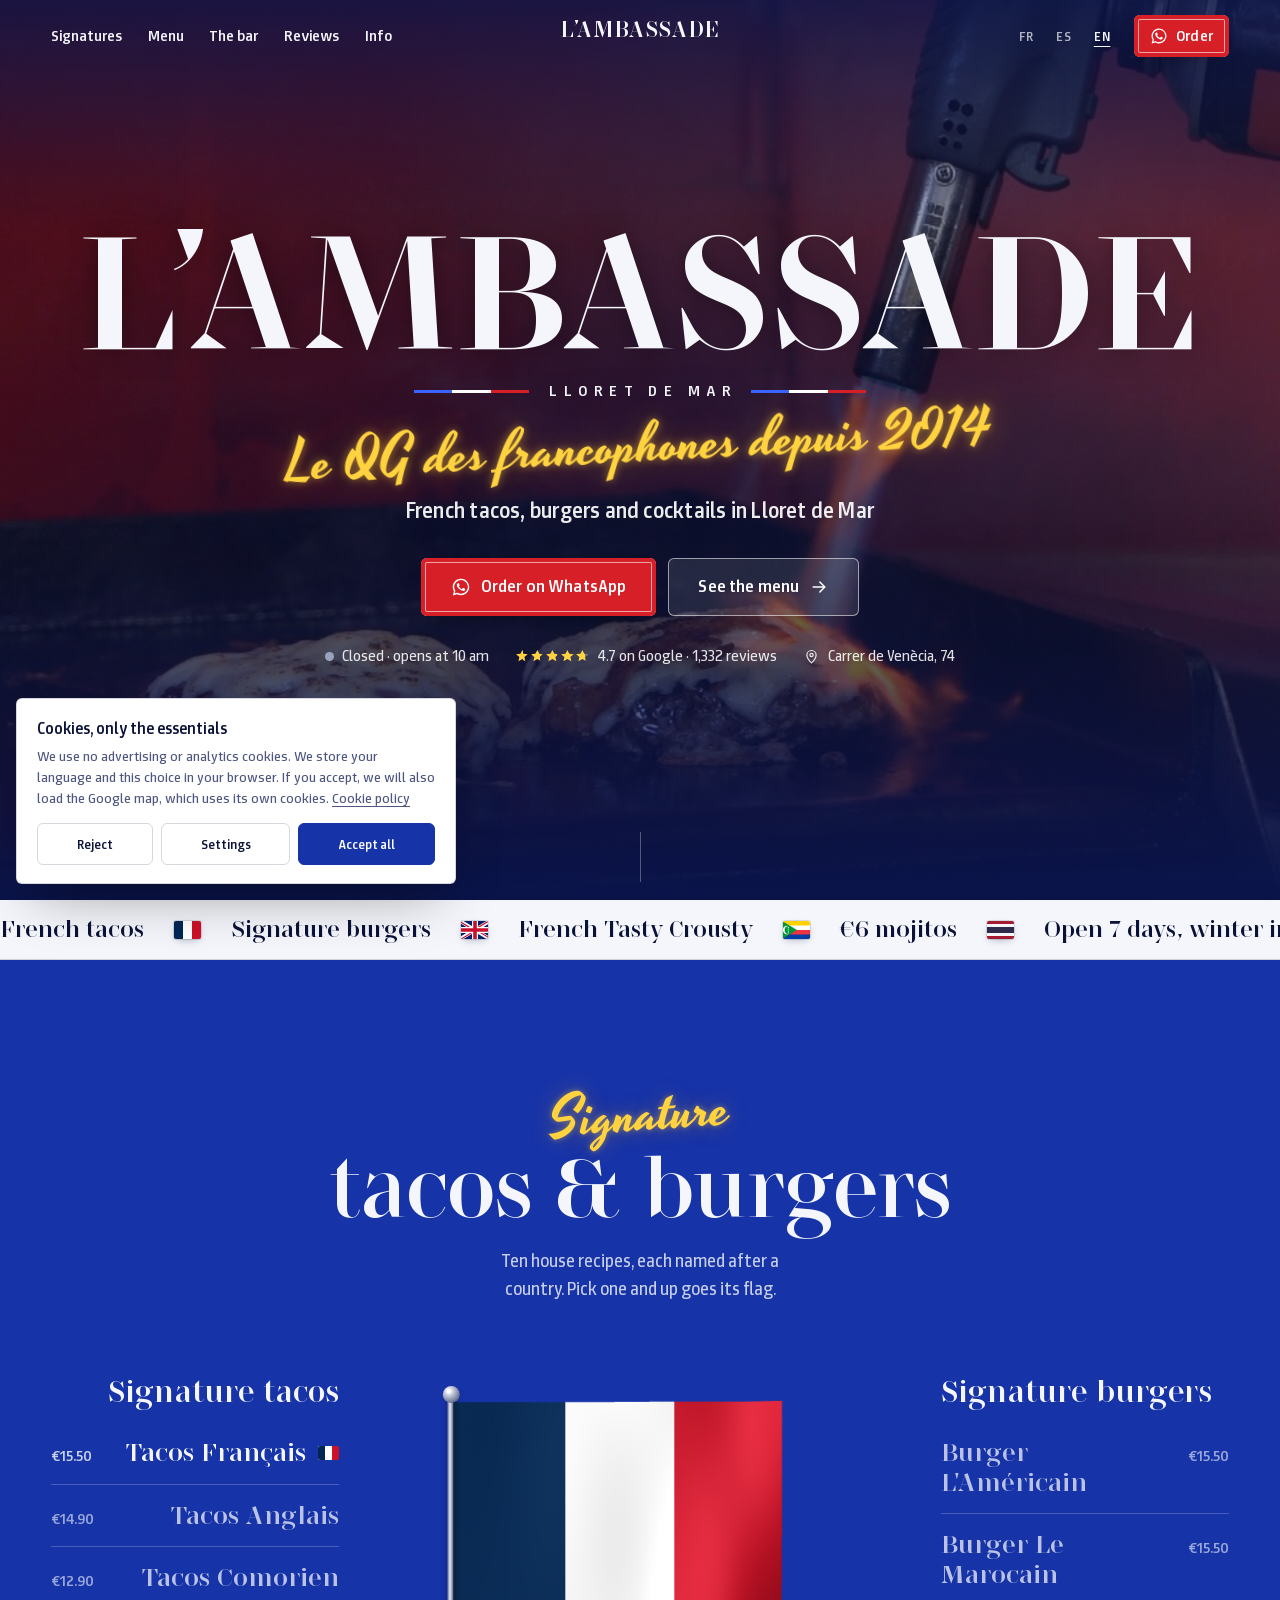
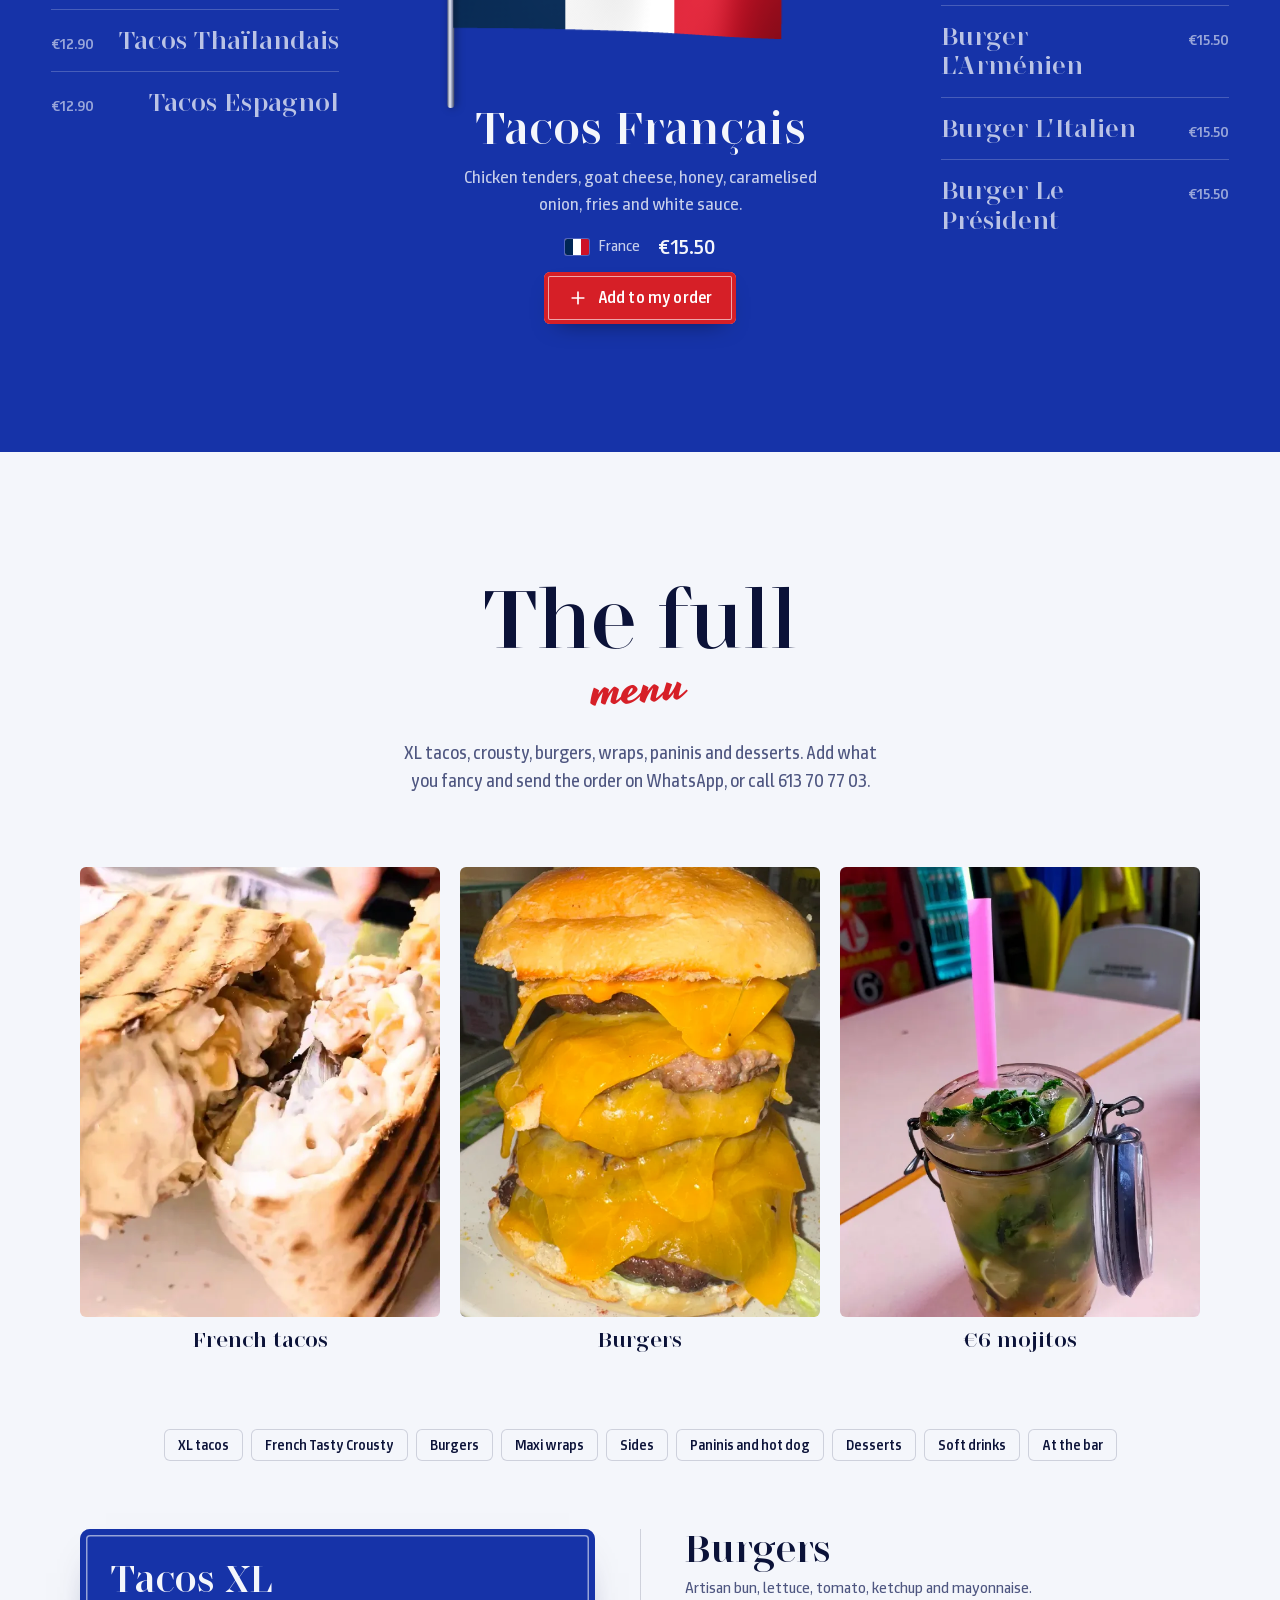
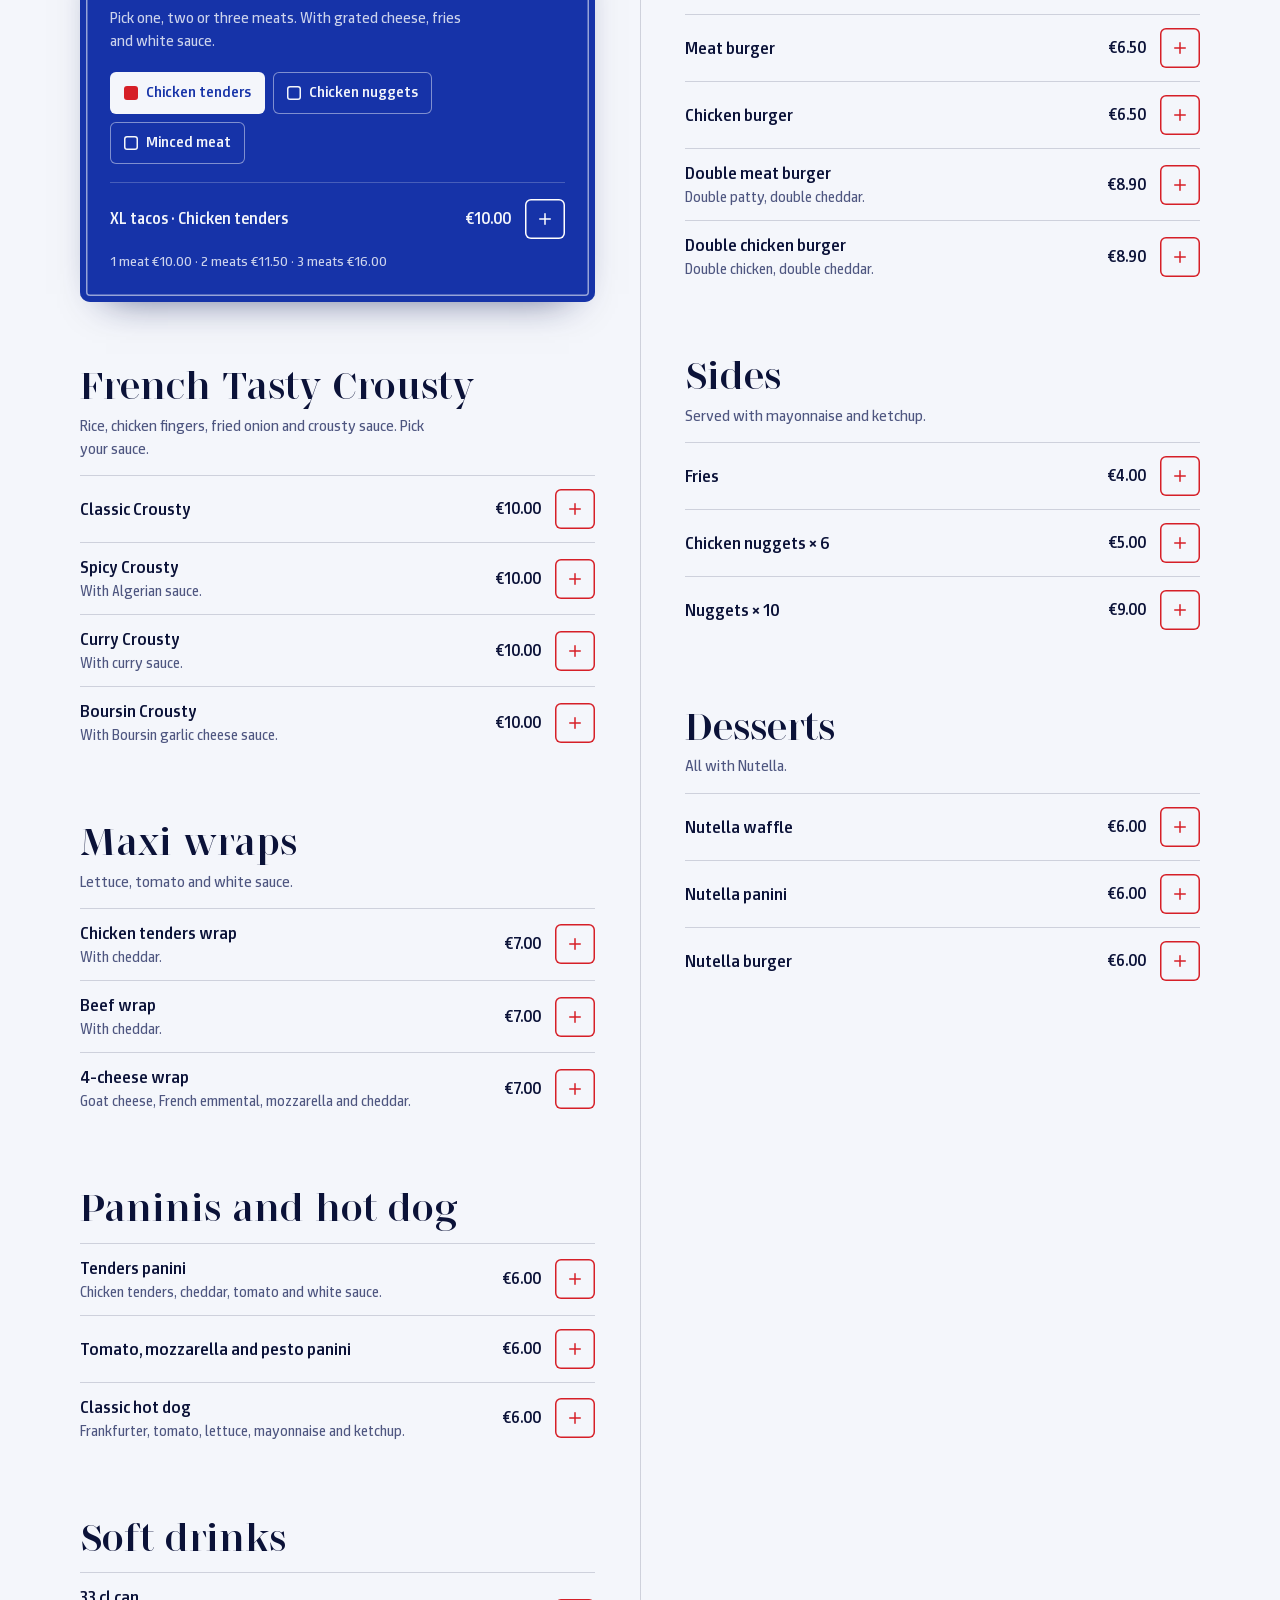
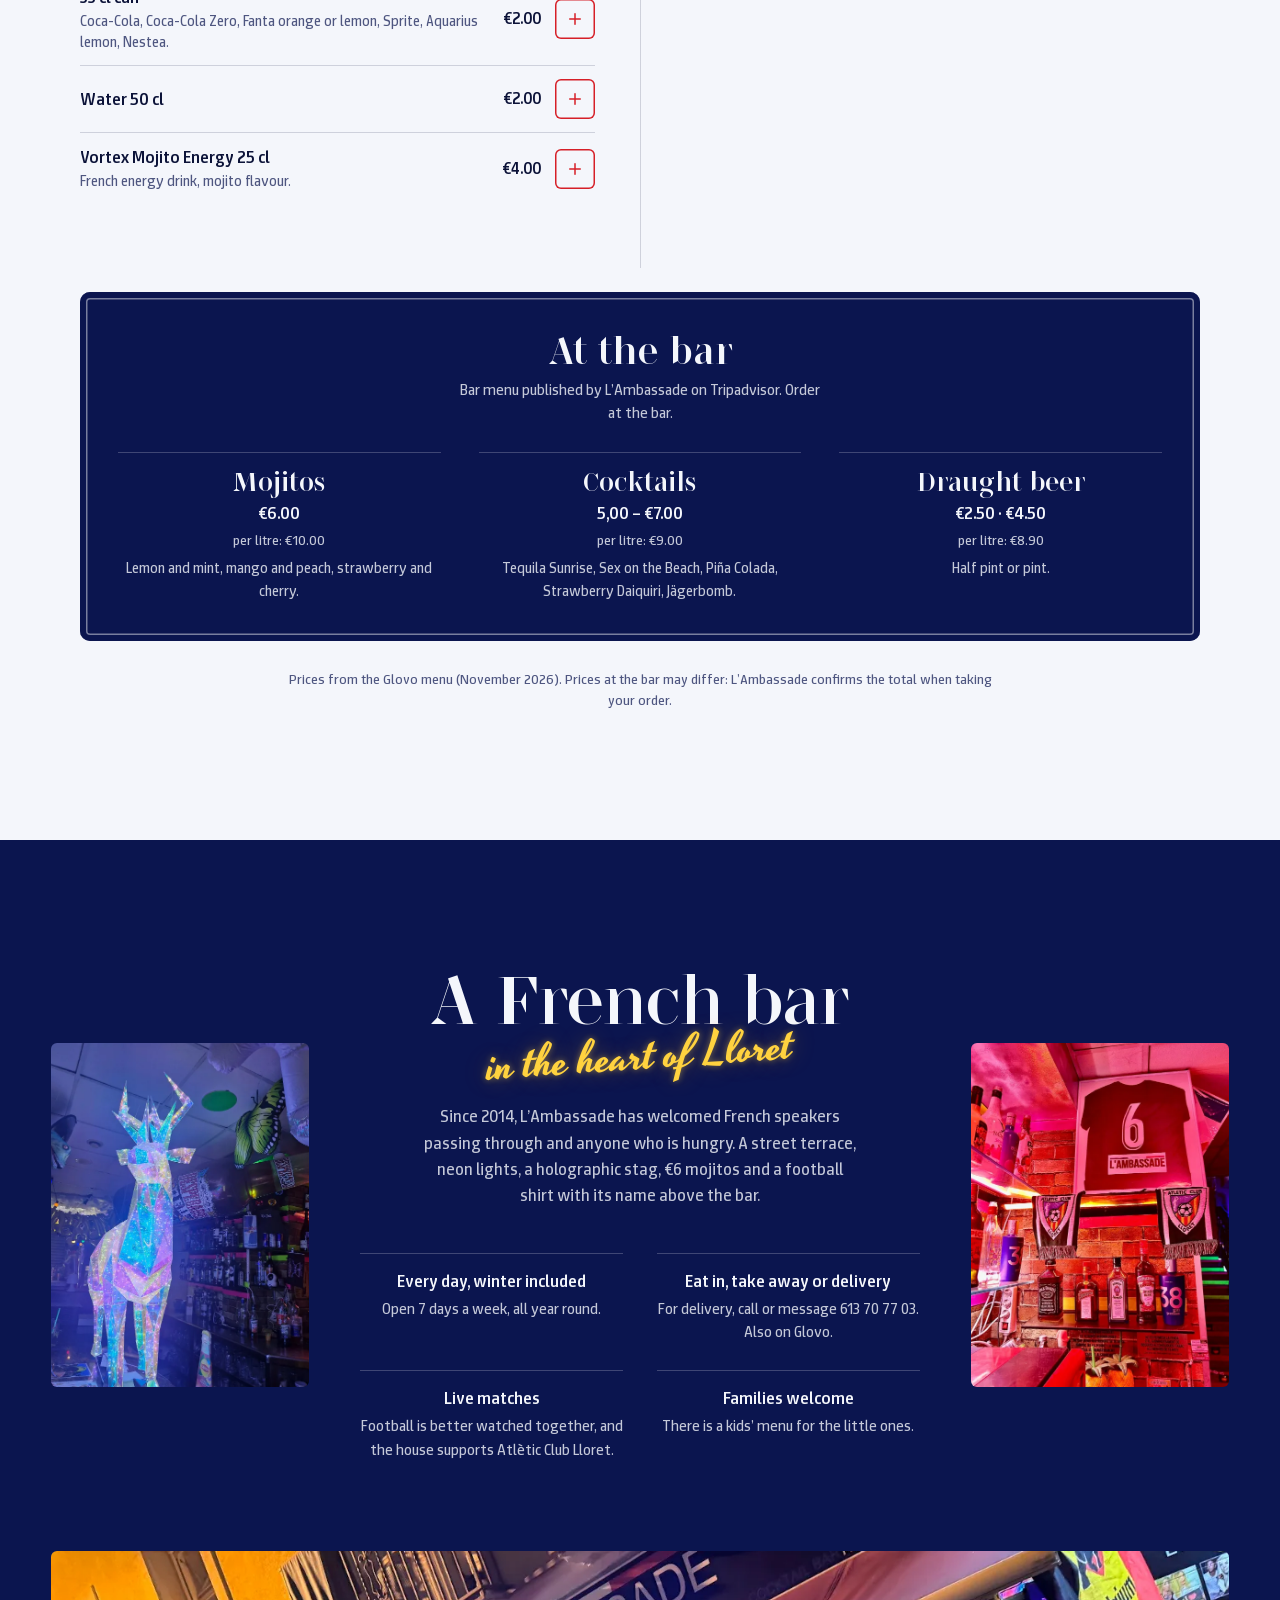
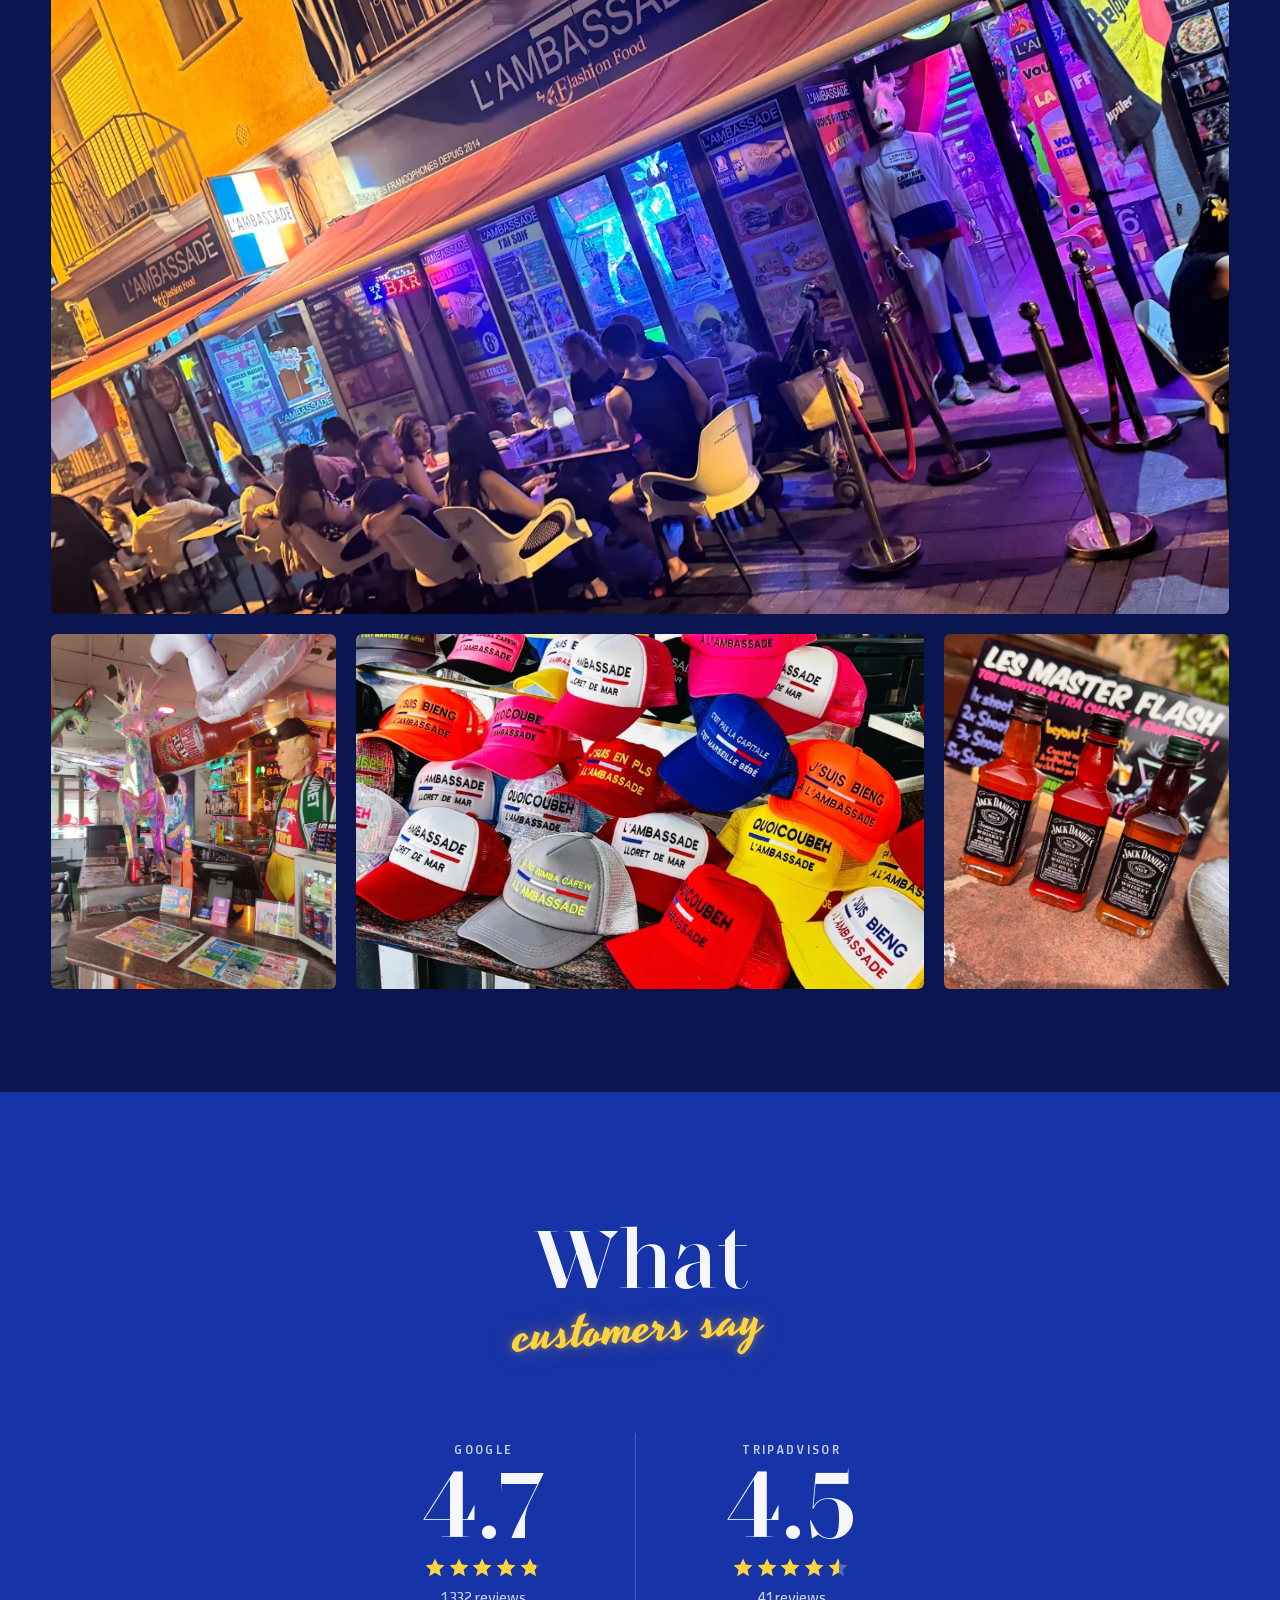
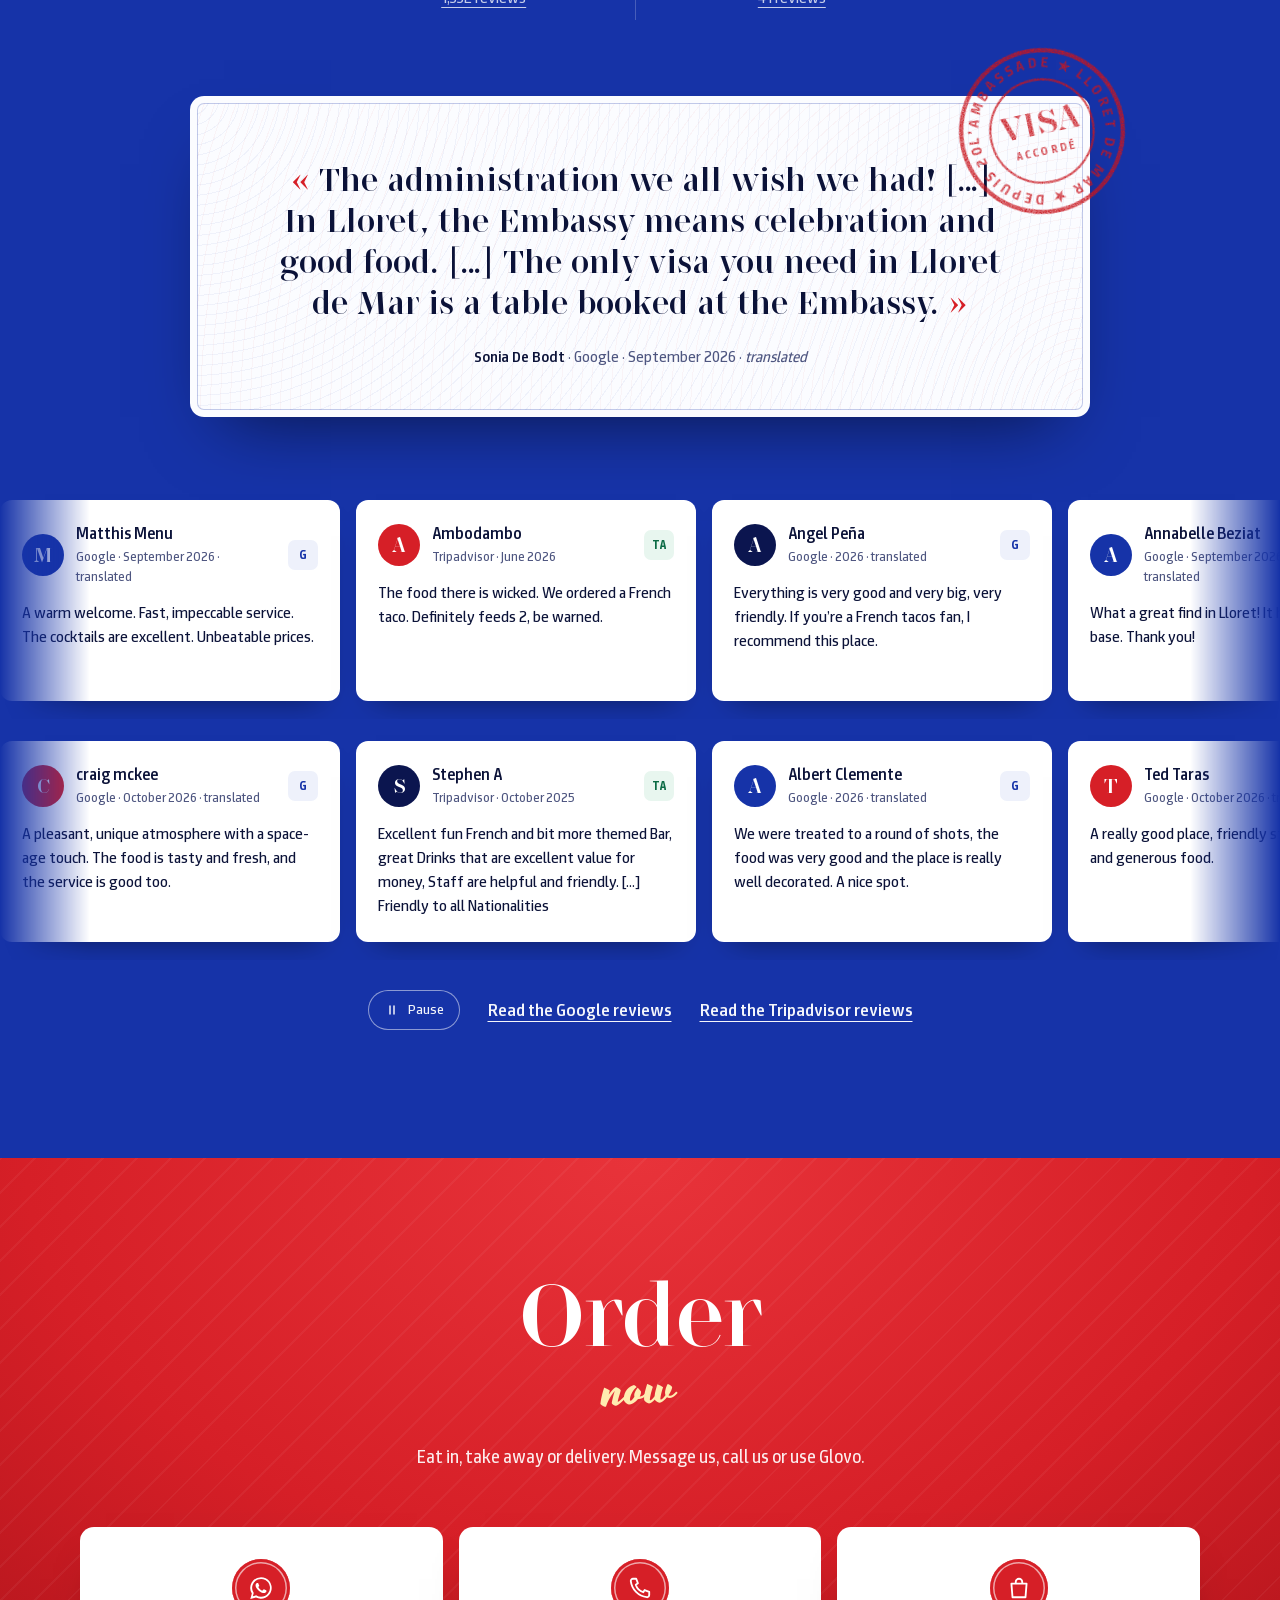
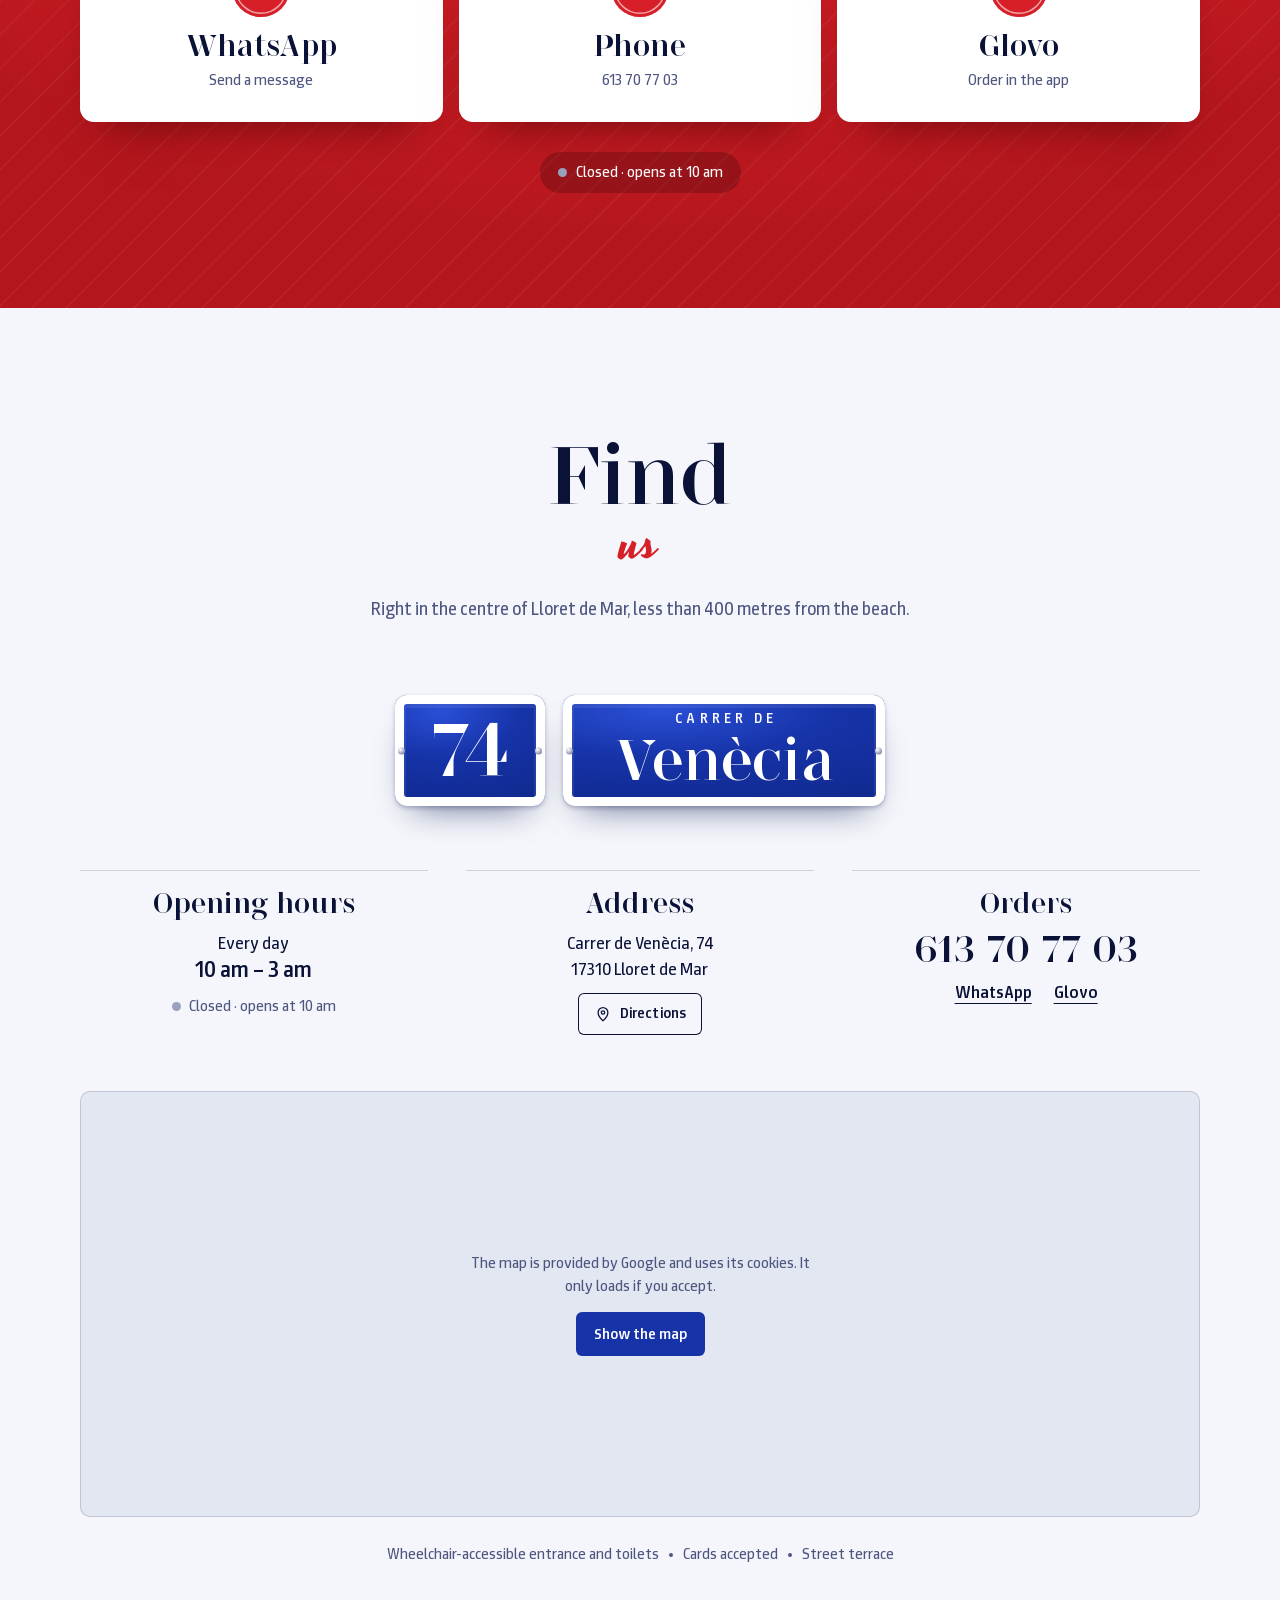
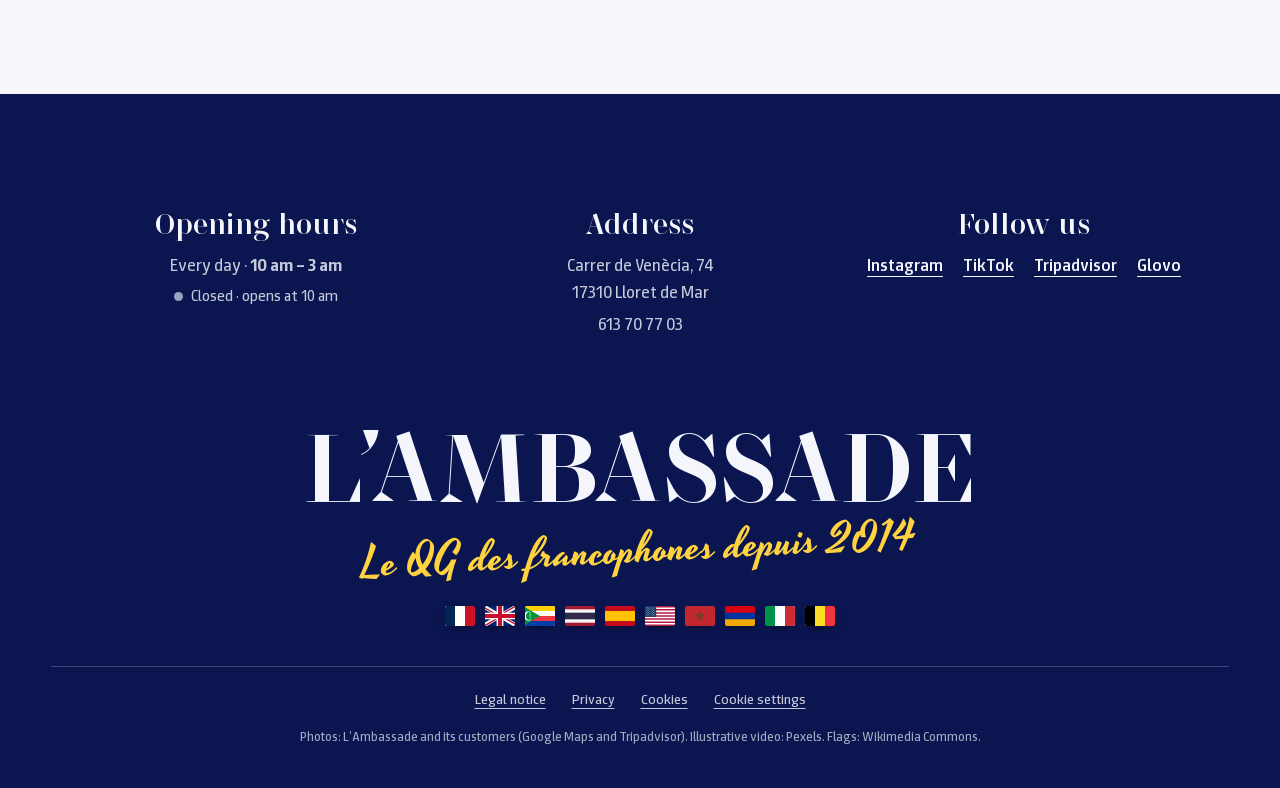
==== commit 7de7a736: "Quitar el botón de pausa del vídeo de la portada Co-Authored-By: Claude Opus 5.5 <noreply@anthropic." ====
--- a/index.html
+++ b/index.html
@@ -27,9 +27,9 @@
 <link rel="preload" href="assets/fonts/yesteryear-normal-400-latin.woff2" as="font" type="font/woff2" crossorigin>
 <link rel="preload" as="image" href="assets/vid/hero-1600-poster.jpg" media="(min-width: 721px)">
 <link rel="preload" as="image" href="assets/vid/hero-540-poster.jpg" media="(max-width: 720px)">
-<link rel="stylesheet" href="css/fonts.css?v=22">
-<link rel="stylesheet" href="css/style.css?v=22">
-<link rel="stylesheet" href="css/legal.css?v=22">
+<link rel="stylesheet" href="css/fonts.css?v=23">
+<link rel="stylesheet" href="css/style.css?v=23">
+<link rel="stylesheet" href="css/legal.css?v=23">
 <script type="application/ld+json">
 {
   "@context": "https://schema.org",
@@ -120,7 +120,6 @@
         <li><svg class="i" viewBox="0 0 24 24" aria-hidden="true"><use href="#i-pin"/></svg>Carrer de Venècia, 74</li>
       </ul>
     </div>
-    <button class="vid-ctl" type="button" data-vid aria-label="Mettre la vidéo en pause" data-i18n-attr="aria-label:vidPause"><svg class="i ic-pause" viewBox="0 0 24 24" aria-hidden="true"><use href="#i-pause"/></svg><svg class="i ic-play" viewBox="0 0 24 24" aria-hidden="true"><use href="#i-play"/></svg></button>
     <p class="vid-note" data-i18n="vidNote">Images d’illustration</p>
     <a class="scroll-cue" href="#signatures" aria-label="Découvrir les signatures" data-i18n-attr="aria-label:cueL"><span></span></a>
   </section>
@@ -411,11 +410,11 @@
   <symbol id="i-bag" viewBox="0 0 24 24"><path fill="none" stroke="currentColor" stroke-width="1.7" stroke-linejoin="round" d="M5 8h14l-1 12.5H6L5 8Z"/><path fill="none" stroke="currentColor" stroke-width="1.7" d="M9 8V6.5a3 3 0 0 1 6 0V8"/></symbol>
 </svg>
 
-<script src="js/data.js?v=22"></script>
-<script src="js/lang.js?v=22"></script>
-<script src="js/i18n.js?v=22" data-site="lambassade-lloret" data-base="fr" data-langs="fr,es,en"></script>
-<script src="js/consent.js?v=22" data-site="lambassade-lloret" data-policy="cookies.html"></script>
-<script src="js/flag.js?v=22"></script>
-<script src="js/main.js?v=22"></script>
+<script src="js/data.js?v=23"></script>
+<script src="js/lang.js?v=23"></script>
+<script src="js/i18n.js?v=23" data-site="lambassade-lloret" data-base="fr" data-langs="fr,es,en"></script>
+<script src="js/consent.js?v=23" data-site="lambassade-lloret" data-policy="cookies.html"></script>
+<script src="js/flag.js?v=23"></script>
+<script src="js/main.js?v=23"></script>
 </body>
 </html>
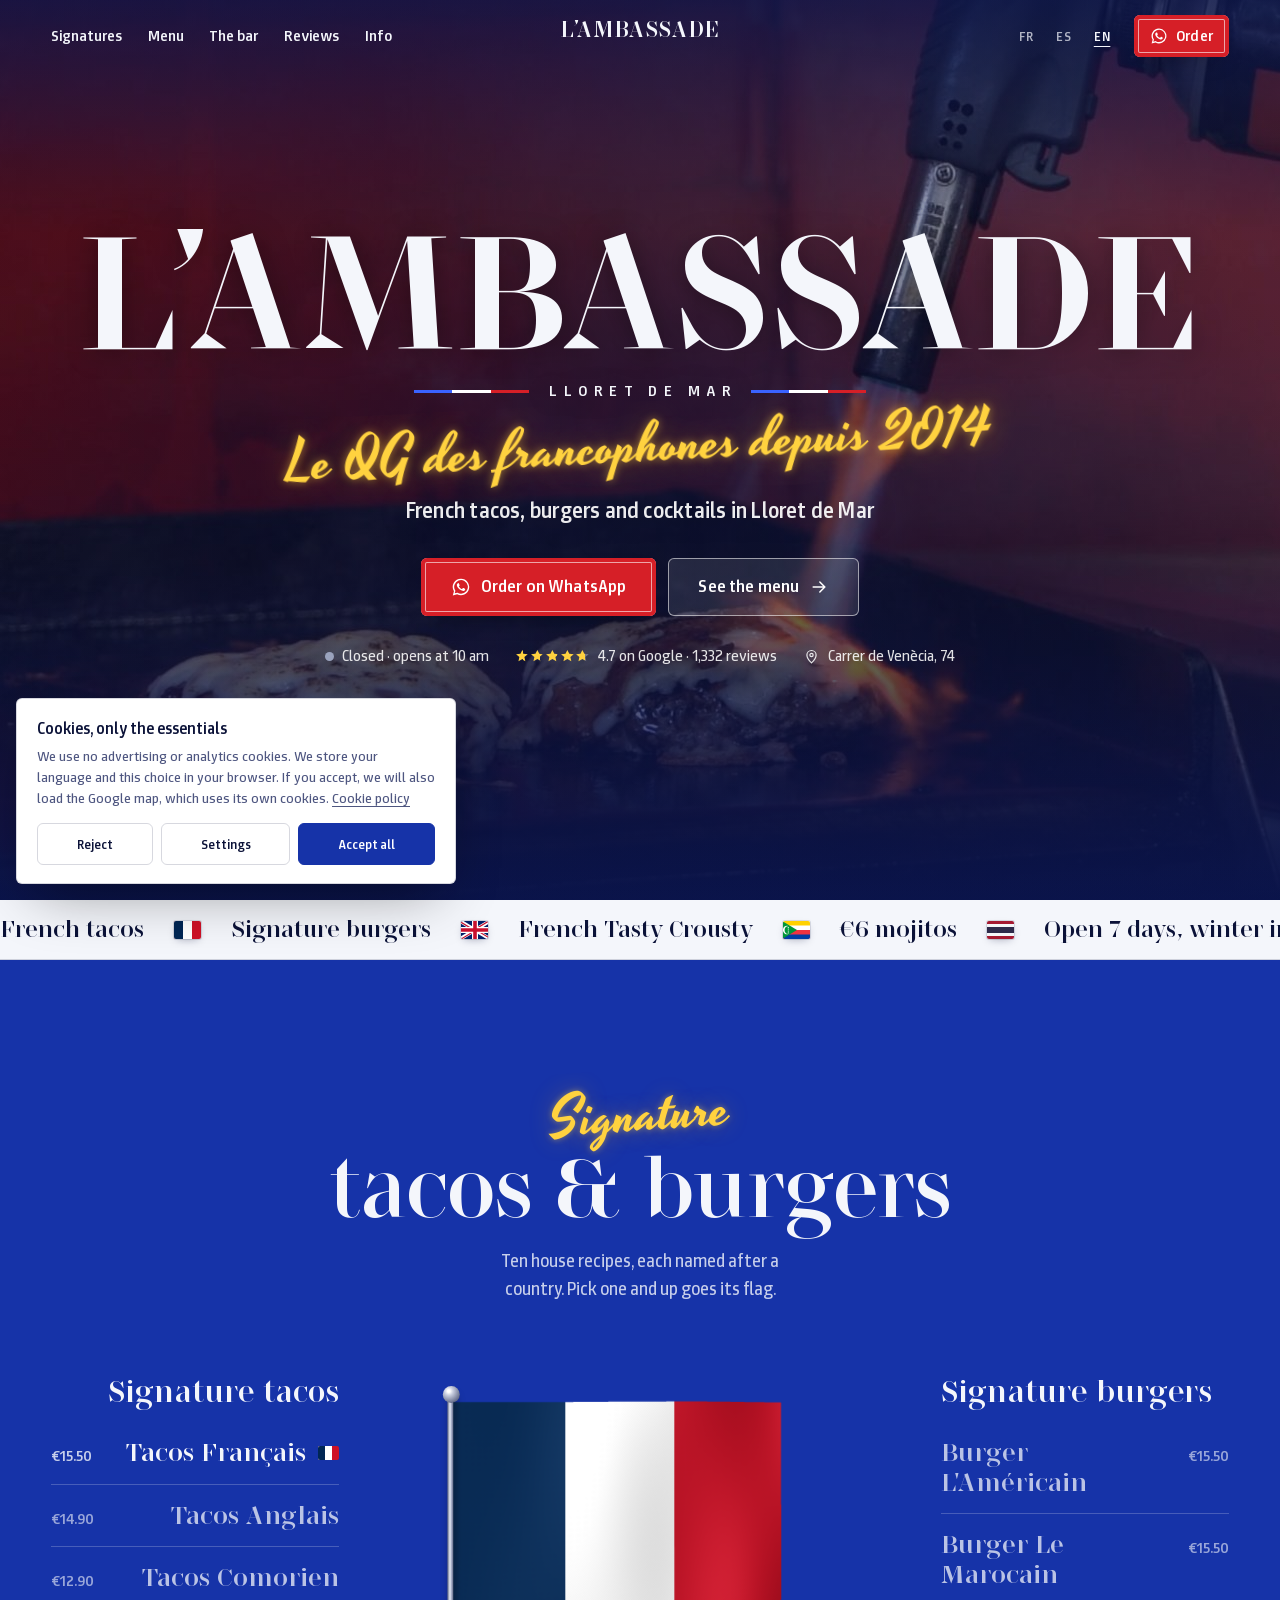
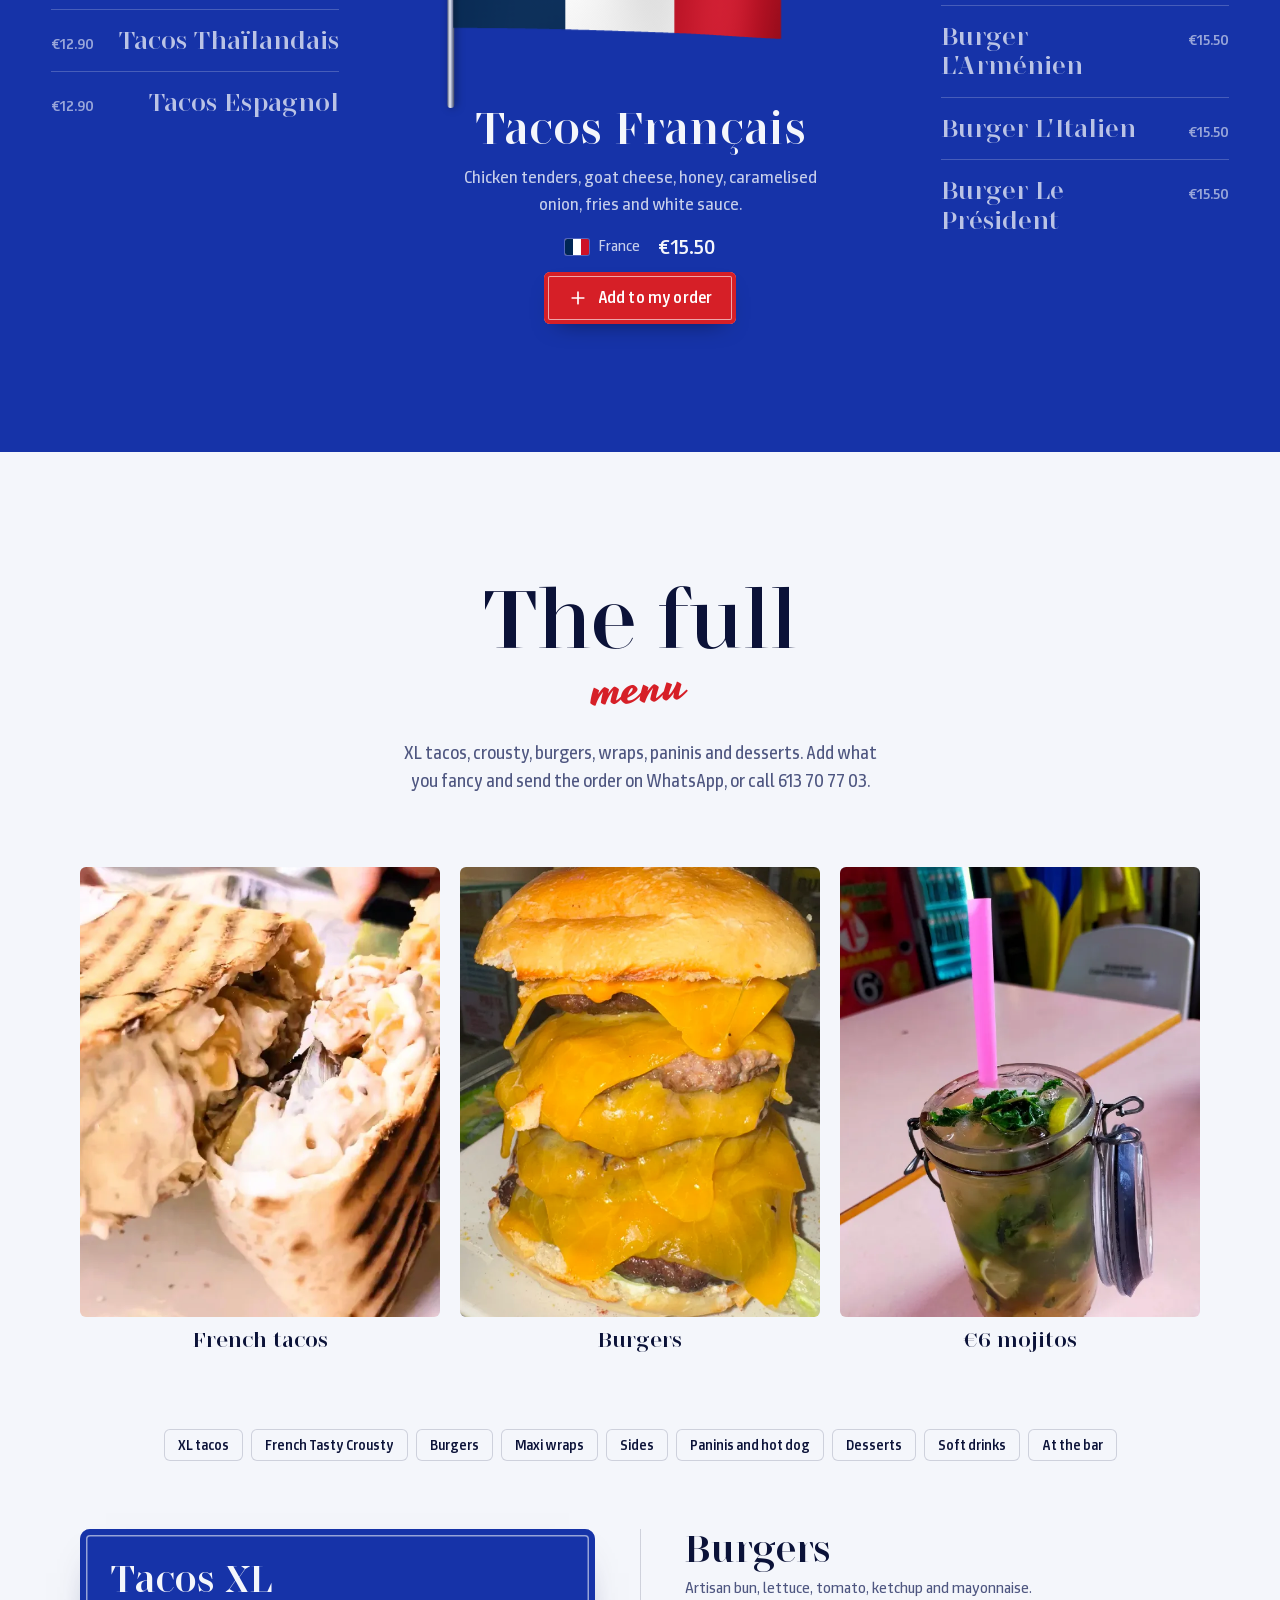
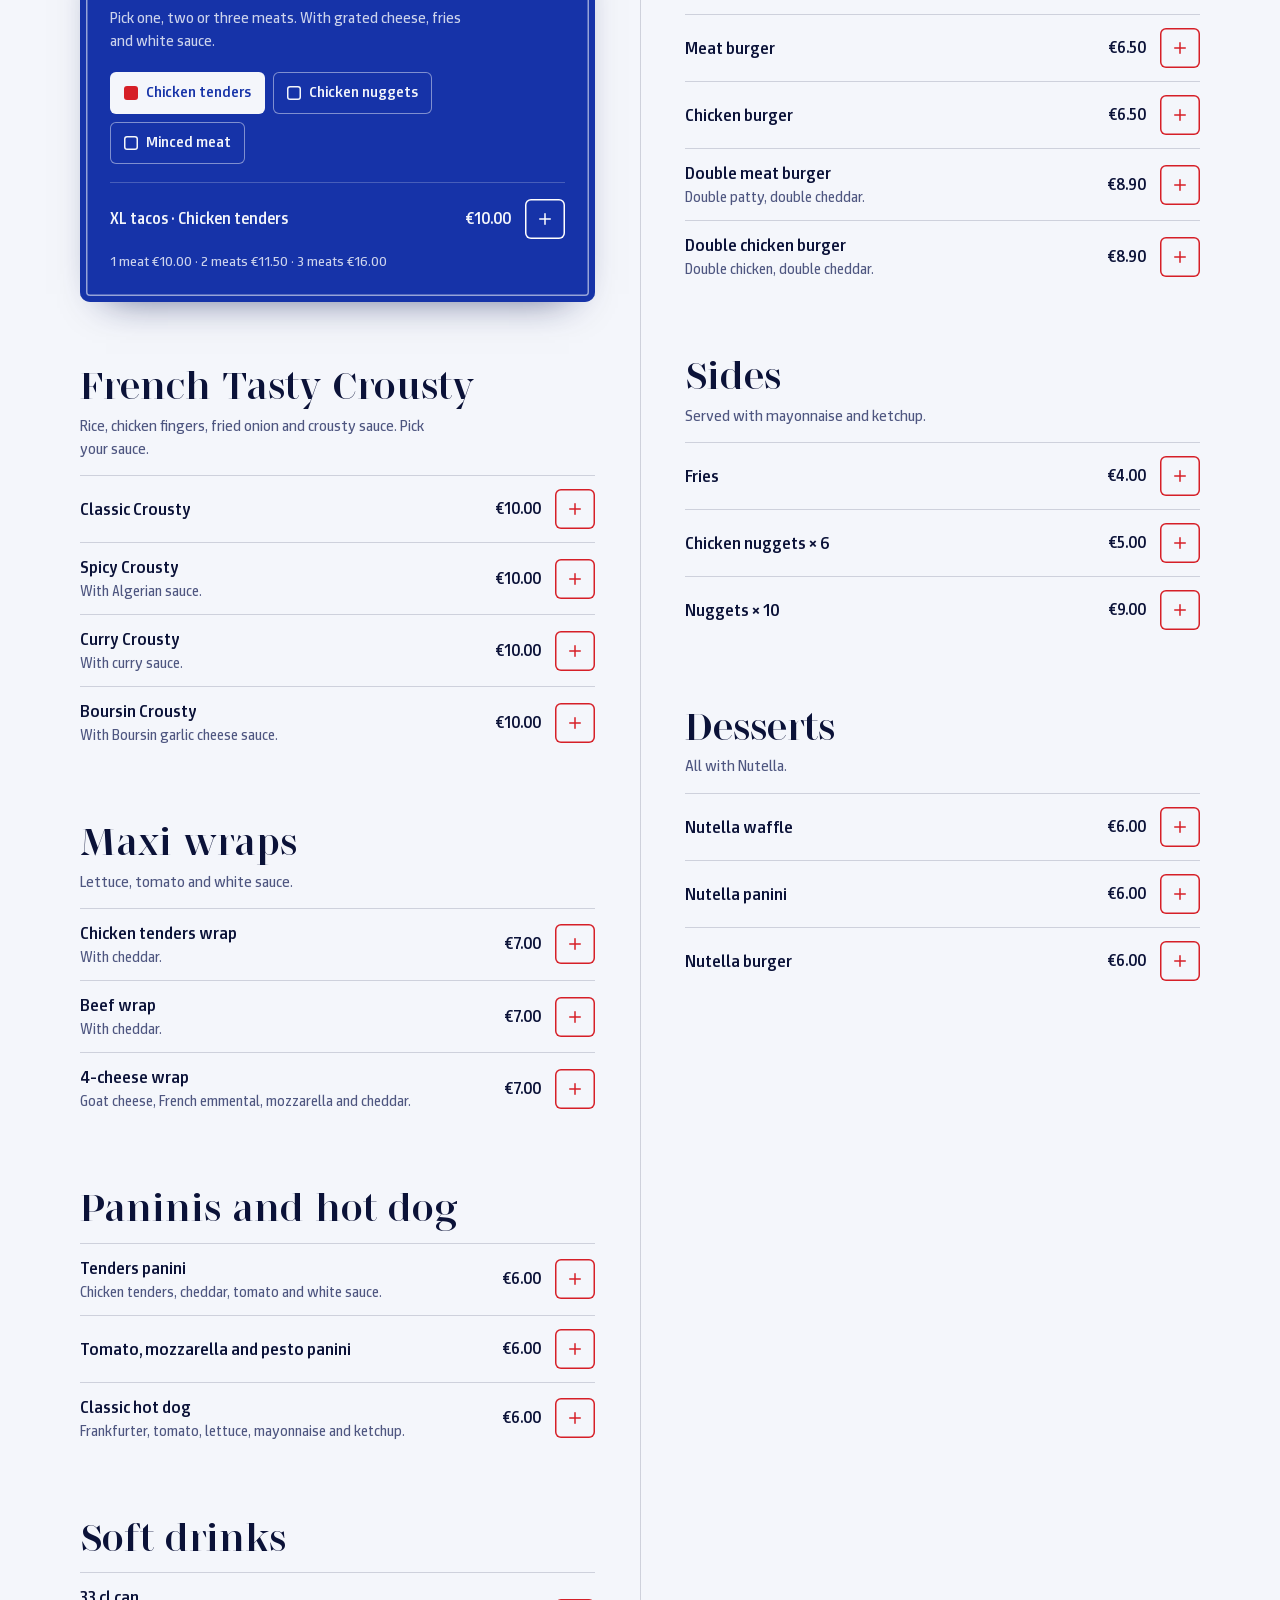
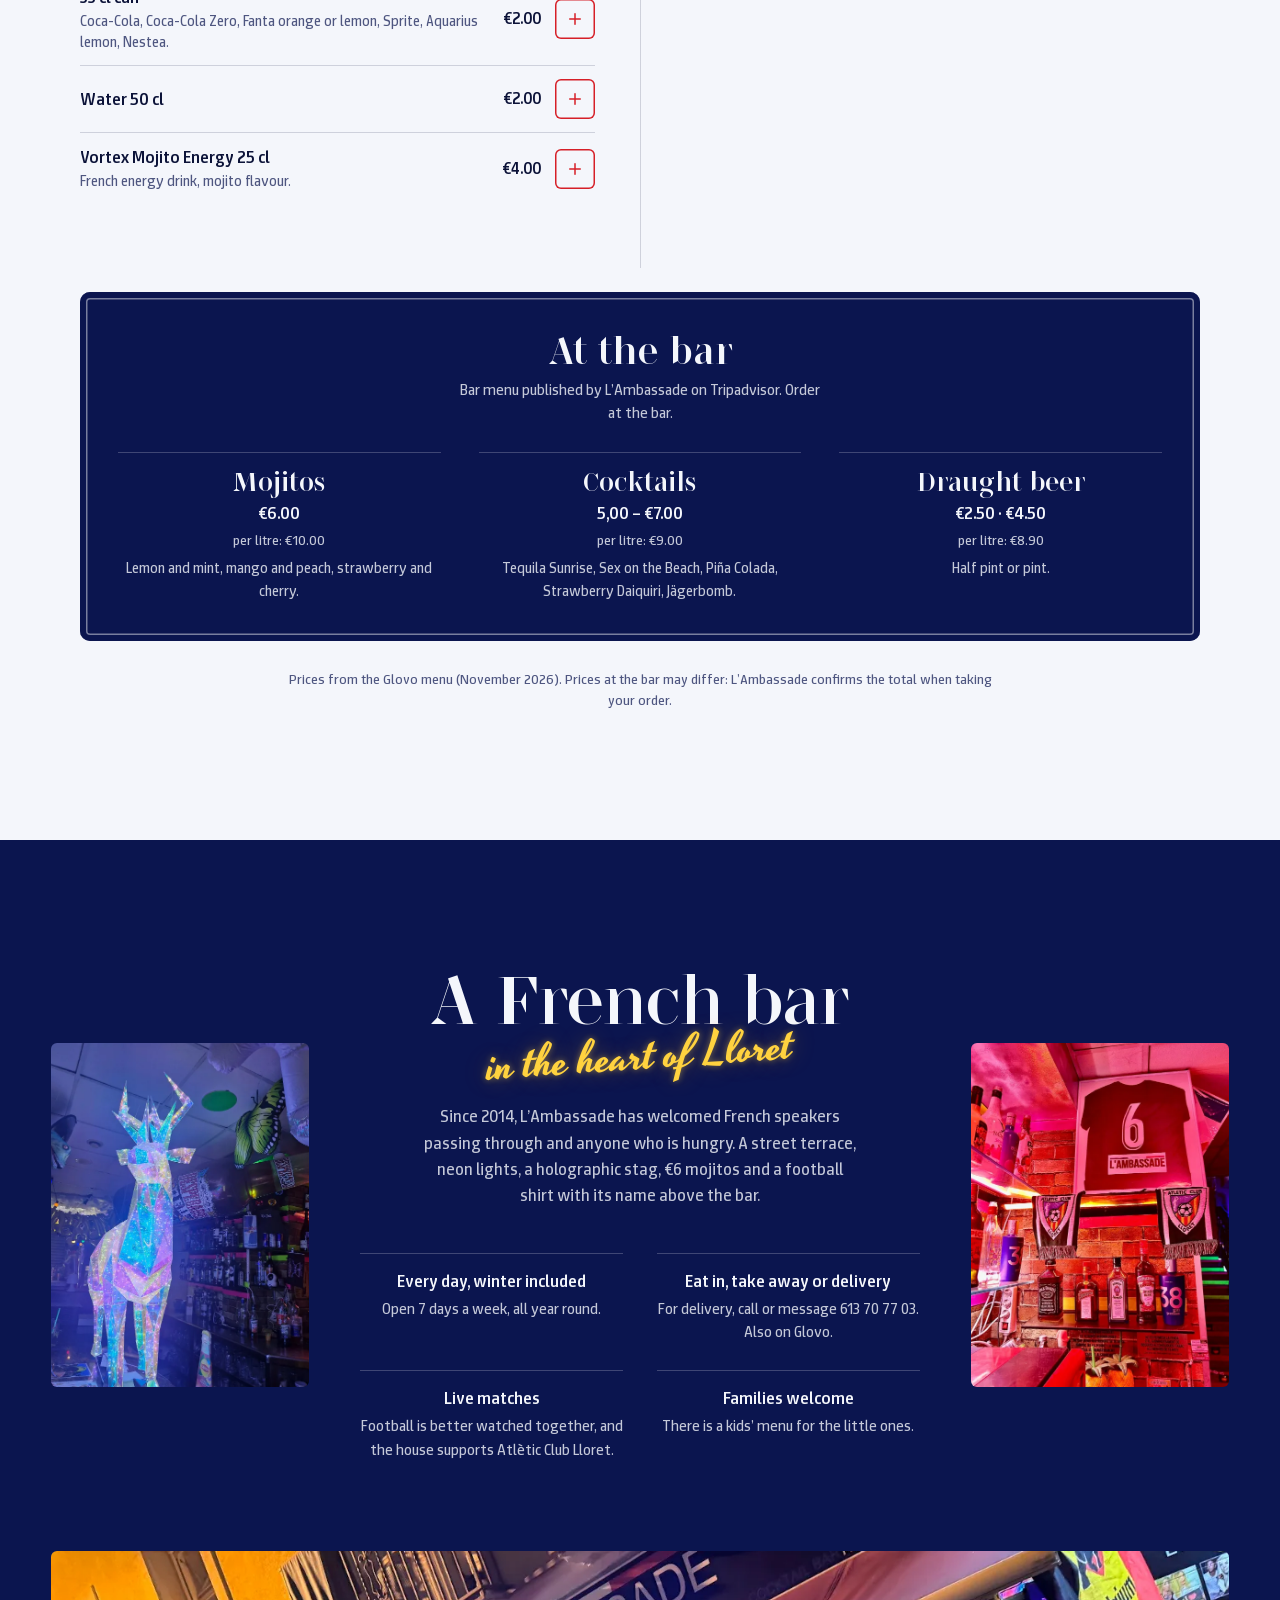
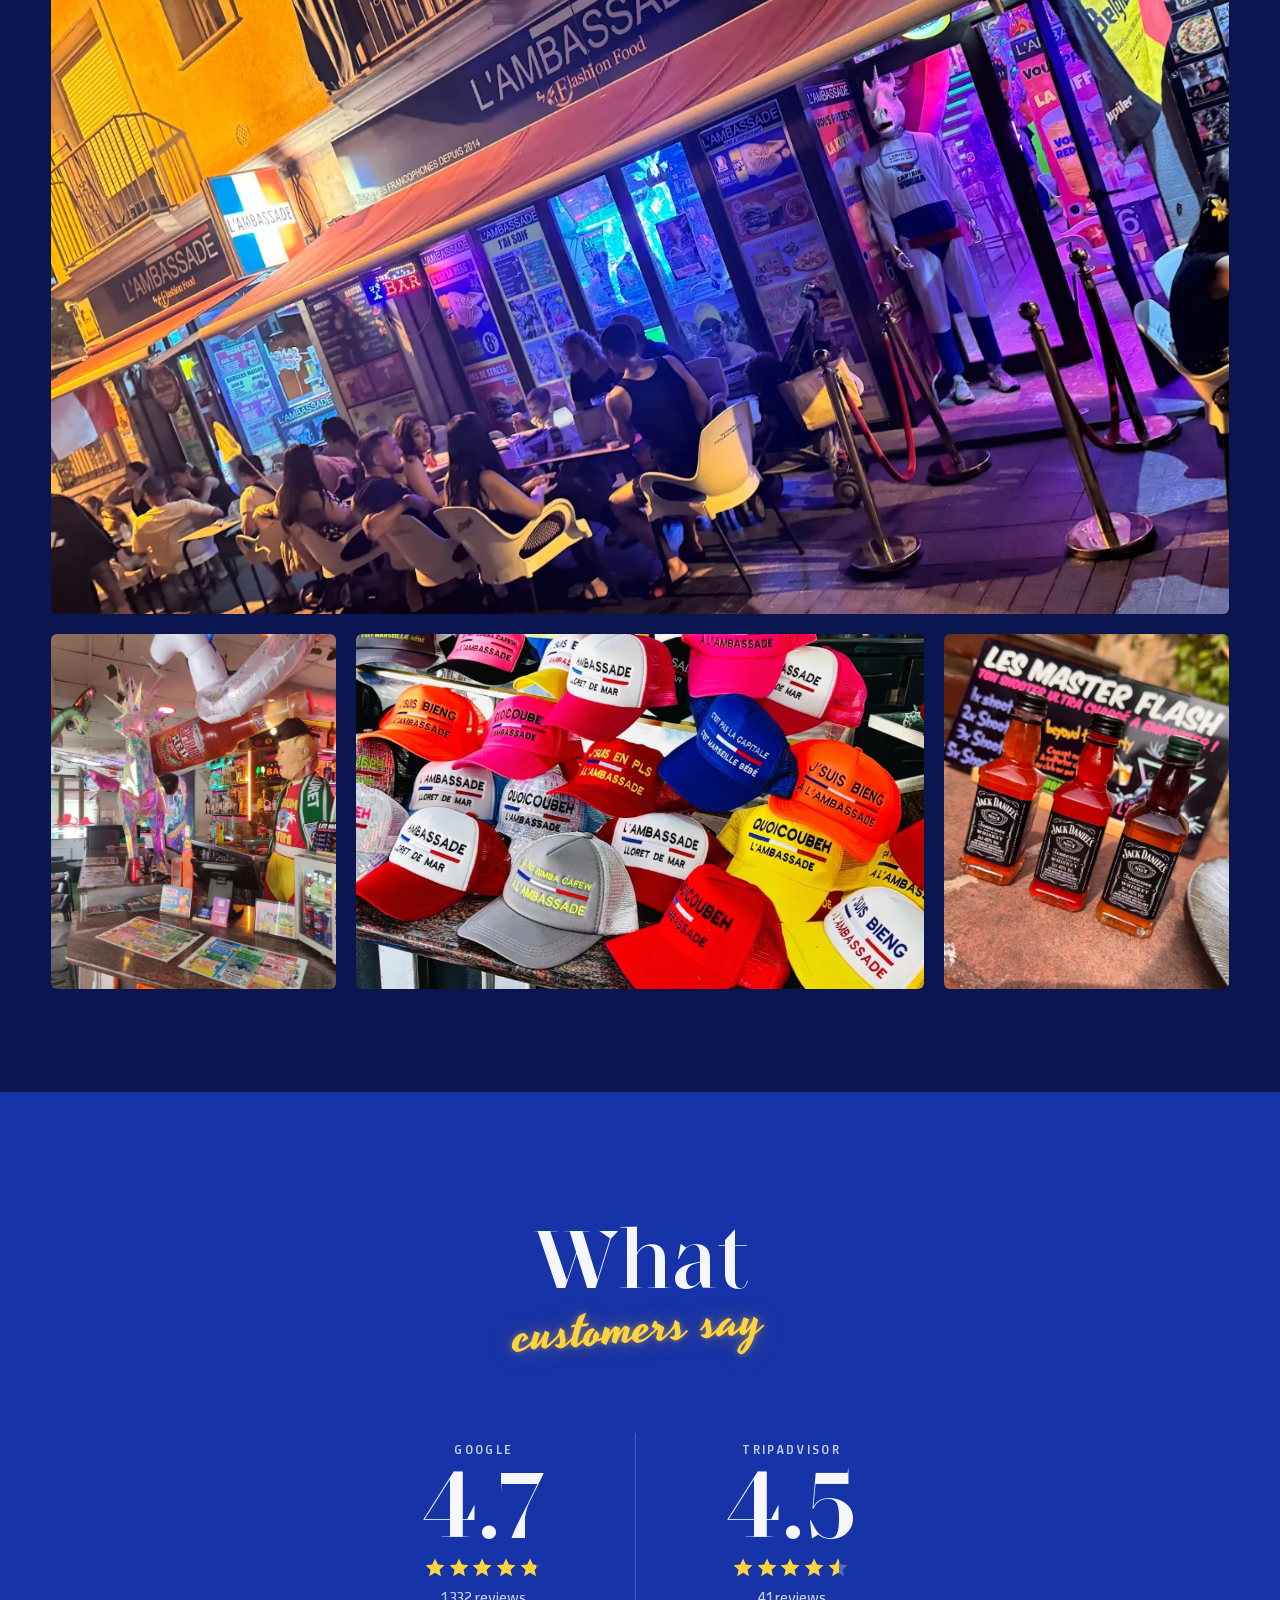
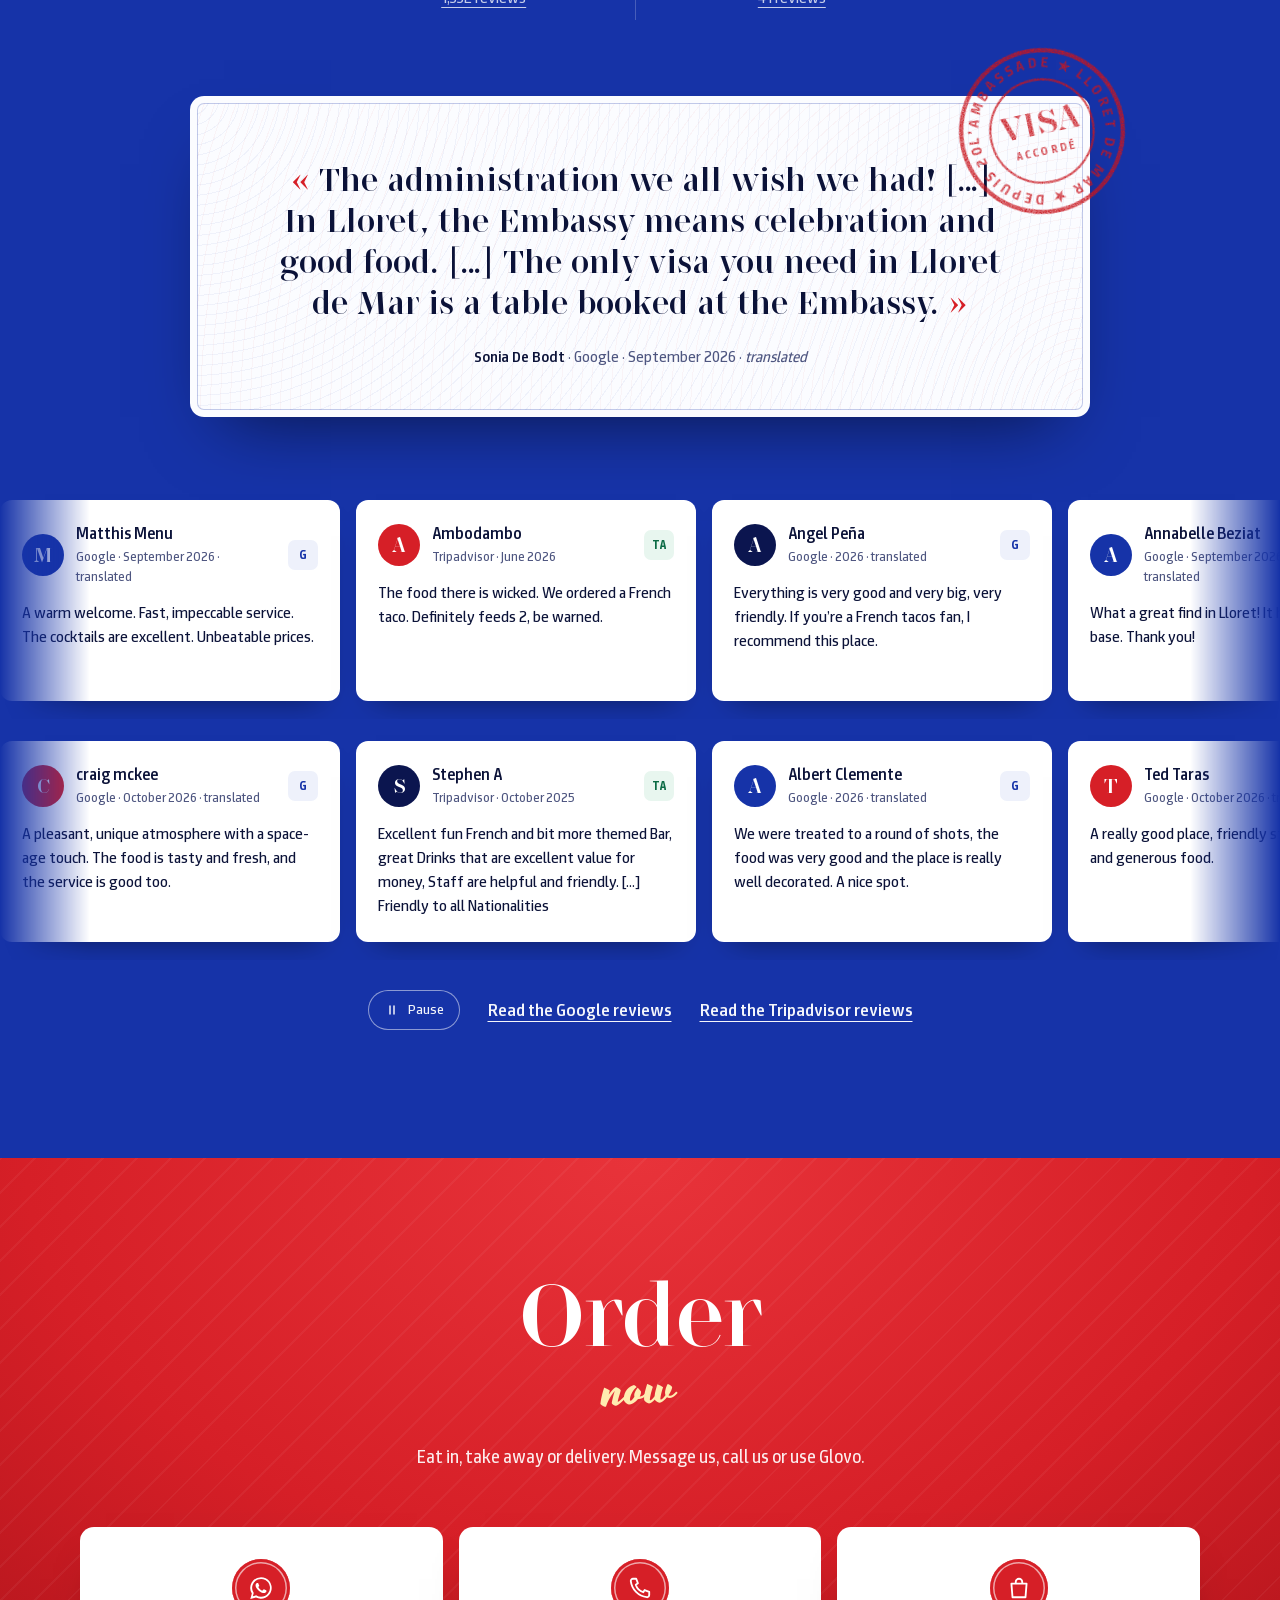
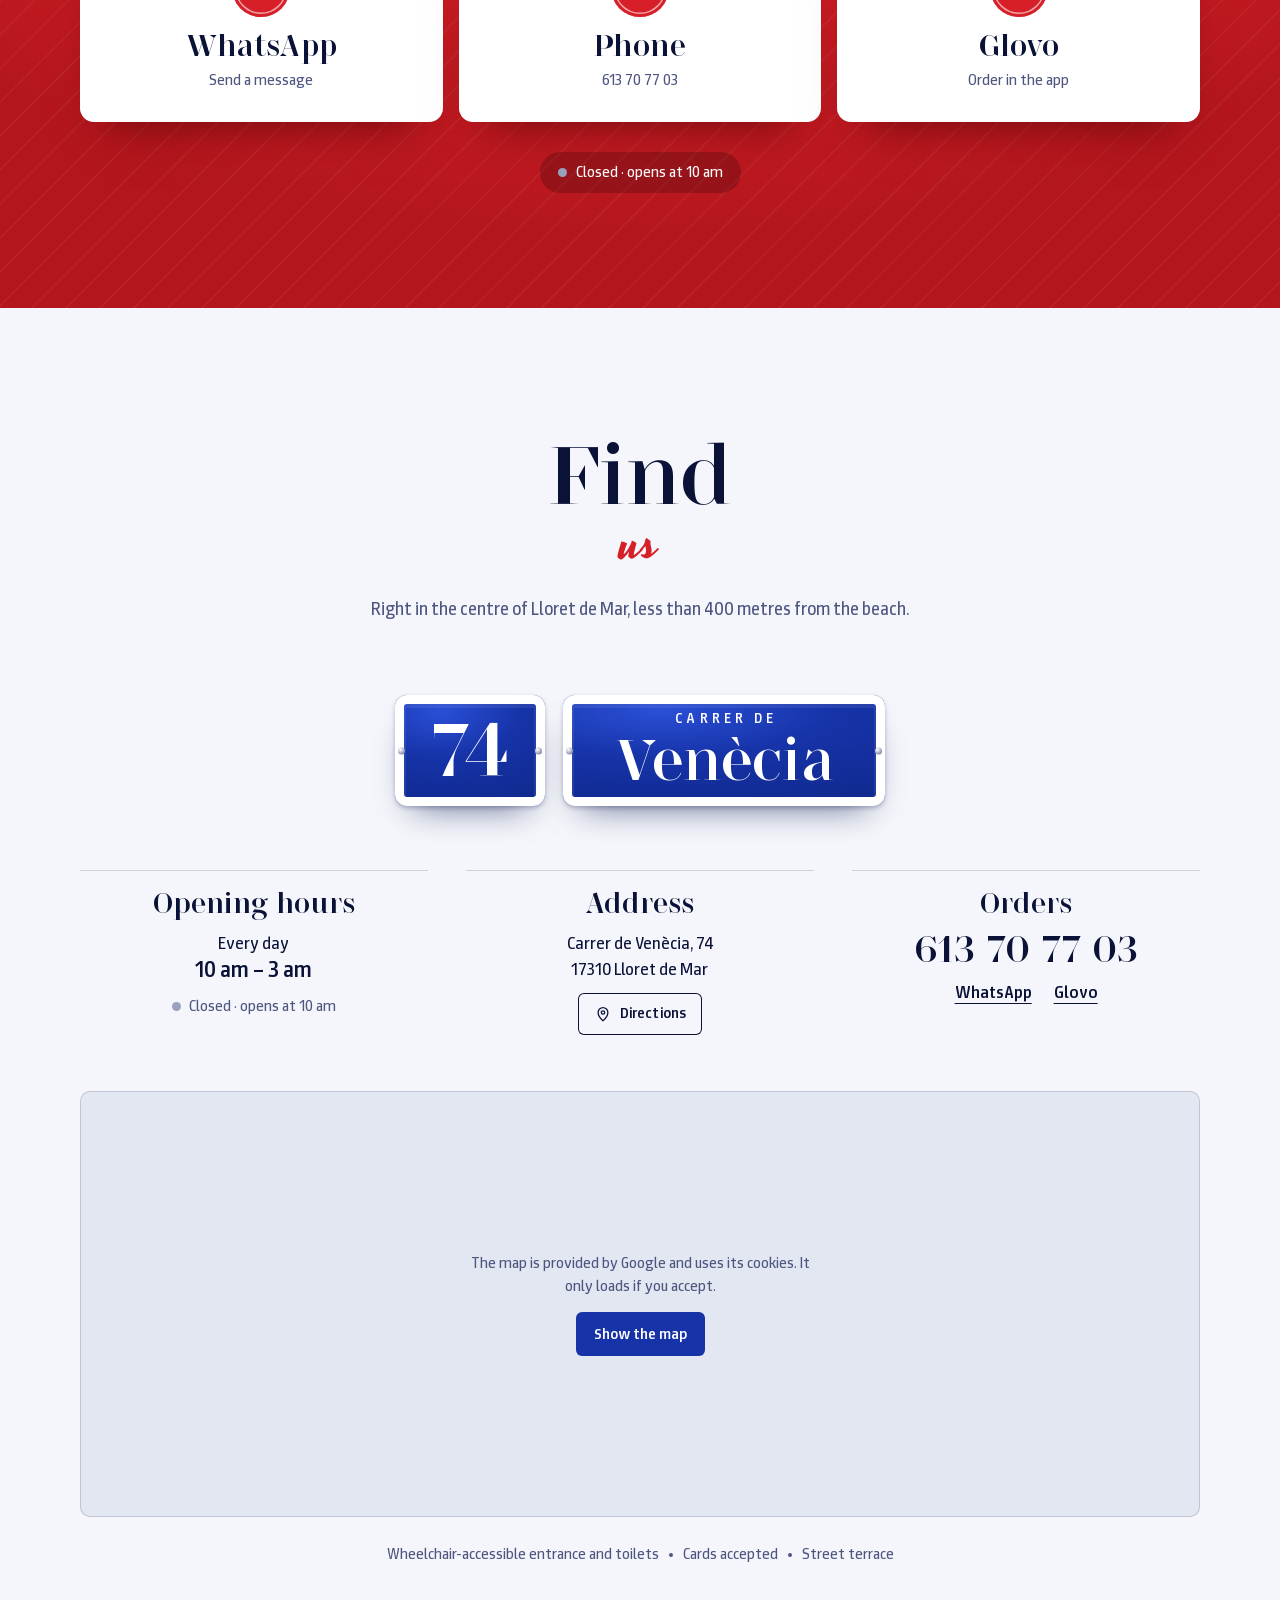
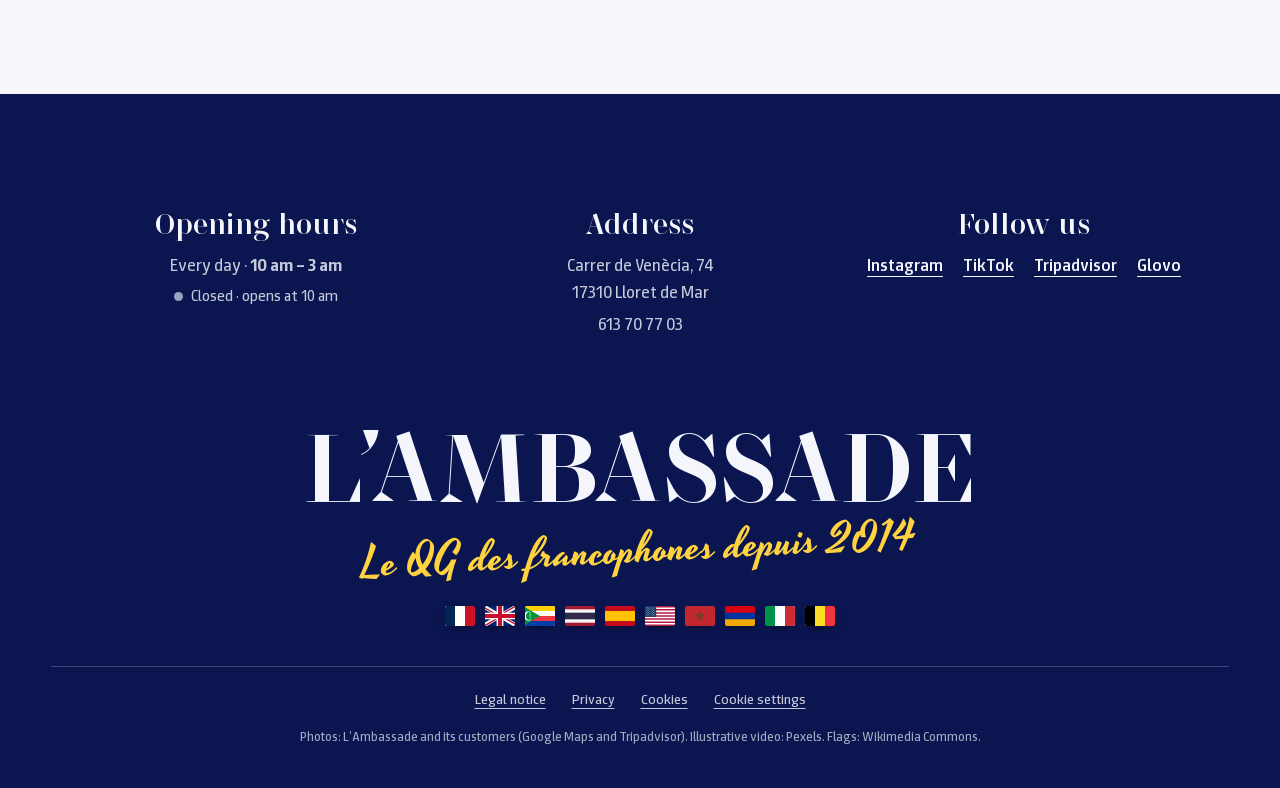
==== commit 63b3a316: "Quitar la nota de imágenes y el indicador de scroll de la portada Co-Authored-By: Claude Opus 5.5 <n" ====
--- a/index.html
+++ b/index.html
@@ -27,9 +27,9 @@
 <link rel="preload" href="assets/fonts/yesteryear-normal-400-latin.woff2" as="font" type="font/woff2" crossorigin>
 <link rel="preload" as="image" href="assets/vid/hero-1600-poster.jpg" media="(min-width: 721px)">
 <link rel="preload" as="image" href="assets/vid/hero-540-poster.jpg" media="(max-width: 720px)">
-<link rel="stylesheet" href="css/fonts.css?v=23">
-<link rel="stylesheet" href="css/style.css?v=23">
-<link rel="stylesheet" href="css/legal.css?v=23">
+<link rel="stylesheet" href="css/fonts.css?v=24">
+<link rel="stylesheet" href="css/style.css?v=24">
+<link rel="stylesheet" href="css/legal.css?v=24">
 <script type="application/ld+json">
 {
   "@context": "https://schema.org",
@@ -120,8 +120,6 @@
         <li><svg class="i" viewBox="0 0 24 24" aria-hidden="true"><use href="#i-pin"/></svg>Carrer de Venècia, 74</li>
       </ul>
     </div>
-    <p class="vid-note" data-i18n="vidNote">Images d’illustration</p>
-    <a class="scroll-cue" href="#signatures" aria-label="Découvrir les signatures" data-i18n-attr="aria-label:cueL"><span></span></a>
   </section>
 
   <!-- Cinta con los platos y las banderas de las recetas -->
@@ -410,11 +408,11 @@
   <symbol id="i-bag" viewBox="0 0 24 24"><path fill="none" stroke="currentColor" stroke-width="1.7" stroke-linejoin="round" d="M5 8h14l-1 12.5H6L5 8Z"/><path fill="none" stroke="currentColor" stroke-width="1.7" d="M9 8V6.5a3 3 0 0 1 6 0V8"/></symbol>
 </svg>
 
-<script src="js/data.js?v=23"></script>
-<script src="js/lang.js?v=23"></script>
-<script src="js/i18n.js?v=23" data-site="lambassade-lloret" data-base="fr" data-langs="fr,es,en"></script>
-<script src="js/consent.js?v=23" data-site="lambassade-lloret" data-policy="cookies.html"></script>
-<script src="js/flag.js?v=23"></script>
-<script src="js/main.js?v=23"></script>
+<script src="js/data.js?v=24"></script>
+<script src="js/lang.js?v=24"></script>
+<script src="js/i18n.js?v=24" data-site="lambassade-lloret" data-base="fr" data-langs="fr,es,en"></script>
+<script src="js/consent.js?v=24" data-site="lambassade-lloret" data-policy="cookies.html"></script>
+<script src="js/flag.js?v=24"></script>
+<script src="js/main.js?v=24"></script>
 </body>
 </html>
